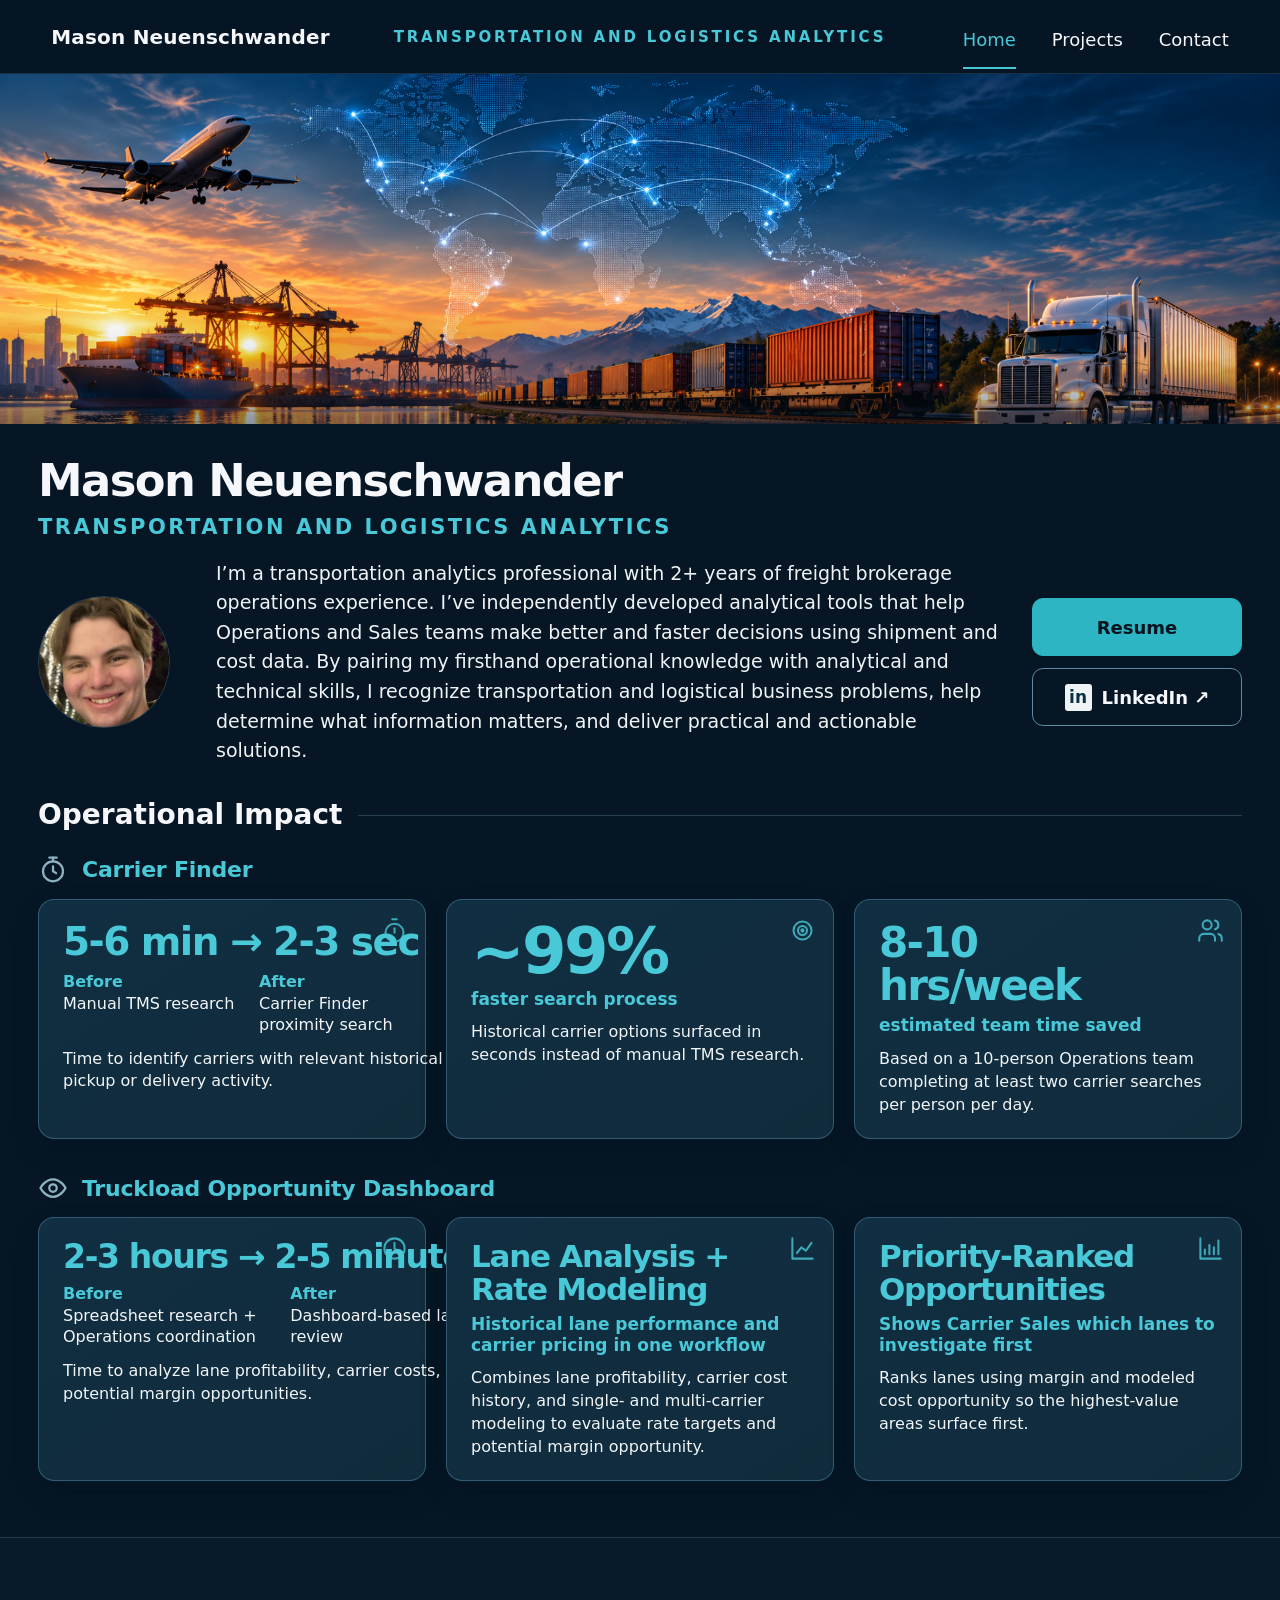
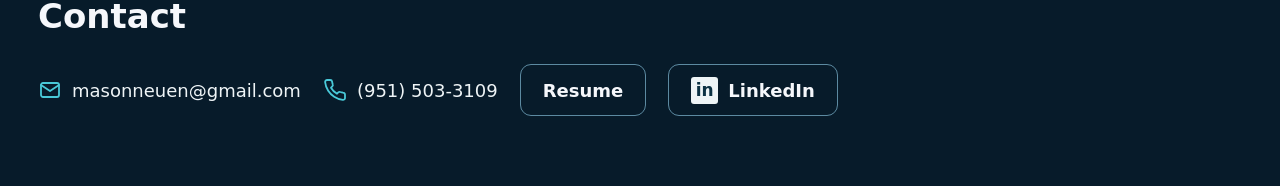
==== index.html @ 0bd3924b "Add files via upload" ====
<!doctype html>
<html lang="en">
<head>
  <meta charset="utf-8">
  <meta name="viewport" content="width=device-width,initial-scale=1">
  <title>Mason Neuenschwander | Transportation and Logistics Analytics</title>
  <meta name="description" content="Transportation and logistics analytics portfolio by Mason Neuenschwander">
  <script>document.documentElement.classList.add('js')</script>
  <link rel="stylesheet" href="styles.css">
</head>
<body>
<header class="top">
  <a class="brand" href="index.html">Mason Neuenschwander</a>
  <div class="header-specialty">Transportation and Logistics Analytics</div>
  <nav aria-label="Primary navigation">
    <a href="index.html" aria-current="page">Home</a>
    <a href="projects.html">Projects</a>
    <a href="#contact">Contact</a>
  </nav>
</header>

<div class="banner" aria-label="Transportation and logistics analytics banner">
  <div class="banner-image"></div>
  <div class="banner-fade"></div>
</div>

<main>
  <section class="hero wrap" id="home-hero">
    <div class="hero-heading">
      <h1>Mason Neuenschwander</h1>
      <p>Transportation and Logistics Analytics</p>
    </div>
    <div class="intro">
      <img class="portrait" src="profile.png" alt="Mason Neuenschwander">
      <div class="summary">
        <p>I’m a transportation analytics professional with 2+ years of freight brokerage operations experience. I’ve independently developed analytical tools that help Operations and Sales teams make better and faster decisions using shipment and cost data. By pairing my firsthand operational knowledge with analytical and technical skills, I recognize transportation and logistical business problems, help determine what information matters, and deliver practical and actionable solutions.</p>
      </div>
      <div class="actions">
        <a class="btn primary" href="resume.pdf" target="_blank" rel="noopener">Resume</a>
        <a class="btn linkedin-btn" href="https://www.linkedin.com/in/mason-neuenschwander-764898257/" target="_blank" rel="noopener">
          <span class="linkedin-mark" aria-hidden="true">in</span> LinkedIn ↗
        </a>
      </div>
    </div>
  </section>

  <section class="wrap impact" id="impact">
    <h2 class="section-title">Operational Impact</h2>

    <div class="impact-group">
      <div class="impact-heading">
        <svg class="lucide" viewBox="0 0 24 24" aria-hidden="true"><circle cx="12" cy="13" r="8"/><path d="M12 9v4l2.5 1.5"/><path d="M9 2h6"/><path d="M12 5V2"/></svg>
        <h3>Carrier Finder</h3>
      </div>
      <div class="metrics">
        <article class="metric-card metric-time-card">
          <svg class="metric-icon lucide" viewBox="0 0 24 24" aria-hidden="true"><path d="M10 2h4"/><path d="M12 14v-4"/><circle cx="12" cy="14" r="8"/></svg>
          <div class="metric-value metric-time">5-6 min → 2-3 sec</div>
          <div class="before-after" aria-label="Before and after process">
            <div><strong>Before</strong><span>Manual TMS research</span></div>
            <div><strong>After</strong><span>Carrier Finder proximity search</span></div>
          </div>
          <p class="metric-body">Time to identify carriers with relevant historical pickup or delivery activity.</p>
        </article>

        <article class="metric-card metric-centered metric-99">
          <svg class="metric-icon lucide" viewBox="0 0 24 24" aria-hidden="true"><circle cx="12" cy="12" r="8"/><circle cx="12" cy="12" r="4"/><circle cx="12" cy="12" r="1"/></svg>
          <div class="metric-value">~99%</div>
          <div class="metric-label">faster search process</div>
          <p class="metric-body">Historical carrier options surfaced in seconds instead of manual TMS research.</p>
        </article>

        <article class="metric-card metric-centered">
          <svg class="metric-icon lucide" viewBox="0 0 24 24" aria-hidden="true"><path d="M16 21v-2a4 4 0 0 0-4-4H6a4 4 0 0 0-4 4v2"/><circle cx="9" cy="7" r="4"/><path d="M22 21v-2a4 4 0 0 0-3-3.87"/><path d="M16 3.13a4 4 0 0 1 0 7.75"/></svg>
          <div class="metric-value">8-10 hrs/week</div>
          <div class="metric-label">estimated team time saved</div>
          <p class="metric-body">Based on a 10-person Operations team completing at least two carrier searches per person per day.</p>
        </article>
      </div>
    </div>

    <div class="impact-group">
      <div class="impact-heading">
        <svg class="lucide" viewBox="0 0 24 24" aria-hidden="true"><path d="M2 12s3.5-7 10-7 10 7 10 7-3.5 7-10 7S2 12 2 12Z"/><circle cx="12" cy="12" r="3"/></svg>
        <h3>Truckload Opportunity Dashboard</h3>
      </div>
      <div class="metrics">
        <article class="metric-card metric-time-card">
          <svg class="metric-icon lucide" viewBox="0 0 24 24" aria-hidden="true"><circle cx="12" cy="12" r="9"/><path d="M12 7v5l3 2"/></svg>
          <div class="metric-value metric-time metric-time-long">2-3 hours → 2-5 minutes</div>
          <div class="before-after" aria-label="Before and after process">
            <div><strong>Before</strong><span>Spreadsheet research + Operations coordination</span></div>
            <div><strong>After</strong><span>Dashboard-based lane review</span></div>
          </div>
          <p class="metric-body">Time to analyze lane profitability, carrier costs, and potential margin opportunities.</p>
        </article>

        <article class="metric-card metric-centered">
          <svg class="metric-icon lucide" viewBox="0 0 24 24" aria-hidden="true"><path d="M3 3v18h18"/><path d="m7 16 4-5 4 3 5-7"/></svg>
          <div class="metric-value metric-text">Lane Analysis + Rate Modeling</div>
          <div class="metric-label">Historical lane performance and carrier pricing in one workflow</div>
          <p class="metric-body">Combines lane profitability, carrier cost history, and single- and multi-carrier modeling to evaluate rate targets and potential margin opportunity.</p>
        </article>

        <article class="metric-card metric-centered">
          <svg class="metric-icon lucide" viewBox="0 0 24 24" aria-hidden="true"><path d="M3 3v18h18"/><path d="M7 17v-4"/><path d="M11 17V9"/><path d="M15 17v-6"/><path d="M19 17V5"/></svg>
          <div class="metric-value metric-text">Priority-Ranked Opportunities</div>
          <div class="metric-label">Shows Carrier Sales which lanes to investigate first</div>
          <p class="metric-body">Ranks lanes using margin and modeled cost opportunity so the highest-value areas surface first.</p>
        </article>
      </div>
    </div>
  </section>

  <section class="contact" id="contact">
    <div class="wrap contact-inner">
      <h2>Contact</h2>
      <div class="contact-links">
        <a class="contact-plain" href="mailto:masonneuen@gmail.com">
          <svg class="contact-icon lucide" viewBox="0 0 24 24" aria-hidden="true"><rect x="3" y="5" width="18" height="14" rx="2"/><path d="m3 7 9 6 9-6"/></svg>
          masonneuen@gmail.com
        </a>
        <a class="contact-plain" href="tel:+19515033109">
          <svg class="contact-icon lucide" viewBox="0 0 24 24" aria-hidden="true"><path d="M22 16.92v3a2 2 0 0 1-2.18 2 19.79 19.79 0 0 1-8.63-3.07 19.5 19.5 0 0 1-6-6A19.79 19.79 0 0 1 2.12 4.18 2 2 0 0 1 4.11 2h3a2 2 0 0 1 2 1.72c.12.9.33 1.78.62 2.63a2 2 0 0 1-.45 2.11L8 9.73a16 16 0 0 0 6 6l1.27-1.27a2 2 0 0 1 2.11-.45c.85.29 1.73.5 2.63.62A2 2 0 0 1 22 16.92Z"/></svg>
          (951) 503-3109
        </a>
        <a class="btn" href="resume.pdf" target="_blank" rel="noopener">Resume</a>
        <a class="btn linkedin-btn" href="https://www.linkedin.com/in/mason-neuenschwander-764898257/" target="_blank" rel="noopener"><span class="linkedin-mark" aria-hidden="true">in</span> LinkedIn</a>
      </div>
    </div>
  </section>
</main>
<script src="script.js"></script>
</body>
</html>
---- styles.css ----
:root{
  --bg:#061625;
  --bg-deep:#04121e;
  --panel:#102c3e;
  --panel-2:#0c2536;
  --line:#2d5267;
  --line-soft:rgba(119,169,194,.24);
  --text:#f5f7fb;
  --muted:#d6e0e8;
  --teal:#49c9d8;
  --teal-strong:#40d0df;
  --header-h:74px;
  --wrap:calc(100% - 76px);
}

*{box-sizing:border-box}
html{scroll-behavior:smooth;background:var(--bg)}
body{
  margin:0;
  background:var(--bg);
  color:var(--text);
  font-family:Inter,ui-sans-serif,system-ui,-apple-system,BlinkMacSystemFont,"Segoe UI",sans-serif;
  -webkit-font-smoothing:antialiased;
  text-rendering:optimizeLegibility;
}
a{color:inherit;text-decoration:none}
img{max-width:100%;display:block}
.wrap{width:var(--wrap);max-width:1780px;margin:0 auto}

/* Header */
.top{
  height:var(--header-h);
  padding:0 4%;
  display:grid;
  grid-template-columns:1fr auto 1fr;
  align-items:center;
  gap:28px;
  position:sticky;
  top:0;
  z-index:50;
  background:rgba(6,22,37,.97);
  border-bottom:1px solid rgba(89,153,181,.23);
  backdrop-filter:blur(10px);
}
.brand{font-weight:760;font-size:20px;letter-spacing:.01em;white-space:nowrap}
.header-specialty{
  color:var(--teal);
  font-size:15px;
  font-weight:750;
  letter-spacing:.19em;
  text-transform:uppercase;
  white-space:nowrap;
}
.top nav{display:flex;justify-content:flex-end;gap:36px;font-size:18px}
.top nav a{padding:25px 0 17px;border-bottom:2px solid transparent;transition:.16s ease}
.top nav a:hover,.top nav a[aria-current="page"]{color:var(--teal);border-bottom-color:var(--teal)}

/* Home banner - keep the source image proportional and give it enough height to avoid a stretched-strip look */
.banner{
  height:350px;
  position:relative;
  overflow:hidden;
  background:#071928;
}
.banner-image{
  position:absolute;
  inset:0;
  background-image:url("banner.png");
  background-repeat:no-repeat;
  background-size:cover;
  background-position:center top;
  transform:scale(1.002);
  will-change:transform,opacity;
}
.banner::after{
  content:"";
  position:absolute;
  inset:0;
  background:linear-gradient(180deg,rgba(3,14,24,0) 0%,rgba(3,14,24,0) 66%,rgba(6,22,37,.10) 82%,rgba(6,22,37,.46) 100%);
  pointer-events:none;
}
.banner-fade{
  display:block;
  position:absolute;
  inset:0;
  z-index:2;
  background:linear-gradient(180deg,rgba(4,18,30,0) 0%,rgba(4,18,30,0) 58%,rgba(4,18,30,.52) 100%);
  opacity:0;
  pointer-events:none;
  will-change:opacity;
}

/* Hero - scroll shift uses margin so the rest of the page follows it instead of leaving a gap */
.hero{
  position:relative;
  z-index:3;
  --hero-lift:0px;
  transform:translateY(calc(-1 * var(--hero-lift)));
  margin-bottom:calc(-1 * var(--hero-lift));
  padding:34px 0 0;
  will-change:transform;
}
.hero-heading h1{
  margin:0;
  font-size:clamp(42px,3.5vw,64px);
  line-height:1.04;
  letter-spacing:-.035em;
  font-weight:780;
}
.hero-heading p{
  margin:10px 0 20px;
  color:var(--teal);
  text-transform:uppercase;
  letter-spacing:.12em;
  font-size:21px;
  font-weight:760;
}
.intro{
  display:grid;
  grid-template-columns:150px minmax(0,1fr) 210px;
  align-items:center;
  gap:28px;
}
.portrait{width:132px;height:132px;object-fit:cover;border-radius:50%;border:1px solid rgba(138,190,210,.26)}
.summary p{margin:0;font-size:19px;line-height:1.56;color:#f0f4f7;max-width:none}
.actions{display:flex;flex-direction:column;gap:12px;align-items:stretch}
.btn{
  min-height:58px;
  padding:0 22px;
  display:inline-flex;
  justify-content:center;
  align-items:center;
  gap:10px;
  border:1px solid #5c8aa1;
  border-radius:11px;
  font-size:18px;
  font-weight:730;
  transition:transform .15s ease,border-color .15s ease,background .15s ease;
}
.btn:hover{transform:translateY(-1px);border-color:var(--teal)}
.btn.primary{background:#2db5c3;border-color:#2db5c3;color:#03131f}
.linkedin-mark{display:inline-flex;align-items:center;justify-content:center;width:27px;height:27px;border-radius:3px;background:#eef4f6;color:#0c3143;font-size:17px;font-weight:850}

/* Operational impact */
.impact{padding:34px 0 56px}
.section-title{
  margin:0 0 24px;
  display:flex;
  align-items:center;
  gap:16px;
  font-size:28px;
  line-height:1.1;
  font-weight:780;
}
.section-title::after{content:"";height:1px;flex:1;background:rgba(112,160,183,.3)}
.impact-group + .impact-group{margin-top:34px}
.impact-heading{display:flex;align-items:center;gap:14px;margin:0 0 14px}
.impact-heading .lucide{width:30px;height:30px;color:#8eb4c3}
.impact-heading h3{margin:0;color:var(--teal);font-size:22px;font-weight:600;letter-spacing:-.01em}
.metrics{display:grid;grid-template-columns:repeat(3,minmax(0,1fr));gap:20px;align-items:stretch}
.metric-card{
  position:relative;
  min-height:0;
  height:auto;
  padding:22px 24px;
  border-radius:16px;
  border:1px solid rgba(89,143,169,.48);
  background:linear-gradient(145deg,#112f42 0%,#102b3c 100%);
  overflow:visible;
  display:grid;
  grid-template-rows:auto auto auto;
  align-content:start;
  text-align:left;
}
.metric-icon{
  position:absolute;
  top:17px;
  right:17px;
  width:27px;
  height:27px;
  color:var(--teal);
  opacity:.8;
  pointer-events:none;
}
.metric-value{
  margin:0;
  padding-right:44px;
  color:var(--teal);
  font-size:42px;
  line-height:1.02;
  font-weight:790;
  letter-spacing:-.04em;
}
.metric-time{font-size:39px;white-space:nowrap}
.metric-time-long{font-size:33px}
.metric-99 .metric-value{font-size:64px;line-height:.92}
.metric-text{font-size:31px;line-height:1.06;max-width:92%}
.metric-label{
  margin-top:8px;
  color:var(--teal);
  font-size:17px;
  line-height:1.22;
  font-weight:760;
}
.metric-body,.metric-card>p{
  margin:12px 0 0;
  color:#f1f5f7;
  font-size:16px;
  line-height:1.42;
  max-width:100%;
  align-self:start;
}
.metric-centered{text-align:left}
.metric-centered .metric-body,.metric-centered .metric-label{margin-left:0;margin-right:0}
.before-after{
  margin-top:11px;
  display:grid;
  grid-template-columns:1fr 1fr;
  gap:18px;
  padding-right:26px;
}
.before-after>div{min-width:0}
.before-after strong{
  display:block;
  margin-bottom:3px;
  color:var(--teal);
  font-size:16px;
  line-height:1.15;
  font-weight:780;
}
.before-after span{
  display:block;
  color:#f3f6f8;
  font-size:16px;
  line-height:1.3;
}
.metric-time-card .metric-body{margin-top:12px}

/* KPI reveal motion */
.js .metric-card.reveal-ready{
  opacity:0;
  transform:translateY(22px) scale(.988);
  border-color:rgba(89,143,169,.24);
  box-shadow:0 0 0 rgba(73,201,216,0);
  transition:
    opacity .58s cubic-bezier(.22,.8,.28,1),
    transform .64s cubic-bezier(.22,.8,.28,1),
    border-color .7s ease,
    box-shadow .7s ease;
}
.js .metric-card.reveal-ready.is-visible{
  opacity:1;
  transform:translateY(0) scale(1);
  border-color:rgba(89,143,169,.48);
  box-shadow:0 12px 30px rgba(0,0,0,.10),0 0 24px rgba(73,201,216,.025);
}

/* Contact */
.contact{border-top:1px solid rgba(98,153,178,.26);padding:58px 0 70px;background:#071b2a}
.contact-inner h2{margin:0 0 28px;font-size:34px}
.contact-links{display:flex;align-items:center;gap:22px;flex-wrap:wrap}
.contact-plain{display:inline-flex;align-items:center;gap:10px;font-size:18px;color:#eef4f6}
.contact-icon{width:24px;height:24px;color:var(--teal)}
.contact-links .btn{min-height:52px}

/* Shared svg strokes */
.lucide{fill:none;stroke:currentColor;stroke-width:1.8;stroke-linecap:round;stroke-linejoin:round}

/* Projects page */
.projectspage{padding:58px 0 90px}
.projectspage>h1{font-size:56px;letter-spacing:-.04em;margin:0 0 54px}
.project-index-layout{display:grid;grid-template-columns:minmax(520px,760px) 1fr;align-items:center;gap:60px;min-height:190px;margin-bottom:44px}
.project-index a{
  min-height:78px;
  padding:0 28px;
  display:flex;
  align-items:center;
  justify-content:space-between;
  background:var(--panel);
  border:1px solid rgba(89,143,169,.52);
  border-radius:16px;
  font-size:18px;
  font-weight:720;
}
.project-index a span{color:var(--teal);font-size:20px}
.project-index-art{justify-self:end;width:min(660px,100%);height:200px;display:flex;justify-content:flex-end;align-items:center;overflow:hidden}
.project-index-art img{width:100%;height:100%;object-fit:contain;object-position:right center;opacity:.22;filter:saturate(.65) brightness(.75)}
#truckload-report{scroll-margin-top:95px}
#truckload-report>h2{font-size:52px;line-height:1.05;letter-spacing:-.035em;margin:0 0 22px}
.lead{margin:0 0 30px;font-size:19px;line-height:1.65;color:#eef4f6;max-width:none}
.embed{width:100%;aspect-ratio:16/9.25;border-radius:16px;overflow:hidden;background:#0b2131;border:1px solid rgba(96,142,167,.33);margin:0 0 30px}
.embed iframe{width:100%;height:100%;border:0;display:block}
.case{border:1px solid rgba(96,142,167,.42);border-radius:16px;background:#0c2435;overflow:hidden}
.case>summary{list-style:none;cursor:pointer;padding:22px 28px;display:flex;align-items:center;justify-content:space-between;gap:20px;color:var(--teal);font-weight:760;letter-spacing:.05em}
.case>summary::-webkit-details-marker{display:none}
.case>summary .expand{font-size:14px;color:#b9d1dc;letter-spacing:0;font-weight:650}
.case-content{padding:10px 38px 36px}
.case-question{margin:20px 0 28px;font-size:36px;line-height:1.22;max-width:none;letter-spacing:-.02em}
.description{border-top:1px solid rgba(103,150,172,.26)}
.description:last-of-type{border-bottom:1px solid rgba(103,150,172,.26)}
.description summary{list-style:none;cursor:pointer;padding:22px 0;display:flex;justify-content:space-between;gap:20px;font-size:23px;font-weight:740}
.description summary::-webkit-details-marker{display:none}
.description summary span{color:var(--teal);font-size:15px;font-weight:700;white-space:nowrap}
.description p{margin:0 0 24px;font-size:18px;line-height:1.66;color:#eef4f7;max-width:none}
.method-grid{display:grid;grid-template-columns:1fr 1fr;gap:24px;align-items:start;margin-top:34px}
.method{padding:26px 28px;border-radius:16px;background:var(--panel);border:1px solid rgba(89,143,169,.48)}
.method h3{display:flex;align-items:center;gap:14px;margin:0 0 18px;color:var(--teal);font-size:24px}
.method-icon{width:44px;height:44px;border-radius:10px;border:2px solid var(--teal);display:inline-flex;align-items:center;justify-content:center;flex:0 0 auto}
.method-icon svg{width:24px;height:24px}
.method>p{margin:0;font-size:17px;line-height:1.6;color:#eff4f6}
.priority-subtitle{margin:0 0 14px!important;color:#d5e0e6!important}
.priority-accordion{border-top:1px solid rgba(100,150,174,.25)}
.priority-level{border-bottom:1px solid rgba(100,150,174,.25)}
.priority-level summary{list-style:none;cursor:pointer;padding:13px 0;display:flex;align-items:center;justify-content:space-between;color:#f4f7f9;font-size:17px;font-weight:720}
.priority-level summary::-webkit-details-marker{display:none}
.chevron{color:var(--teal);font-size:18px;transition:transform .18s ease}
.priority-level[open] .chevron{transform:rotate(180deg)}
.priority-level p{margin:0 0 14px;color:#eef4f6;font-size:15.5px;line-height:1.55}
.supporting-notes{display:grid;grid-template-columns:1fr 1fr;gap:48px;margin-top:30px;padding-top:24px;border-top:1px solid rgba(100,150,174,.24)}
.support-note{padding:0}
.support-note h3{margin:0 0 9px;display:flex;align-items:center;gap:10px;color:var(--teal);font-size:19px}
.note-icon{display:inline-flex;width:26px;height:26px;align-items:center;justify-content:center}
.note-icon svg{width:22px;height:22px}
.support-note p{margin:0;color:#e9f1f4;font-size:15.5px;line-height:1.55}

/* Responsive */
@media (min-width:1600px){
  .banner{height:365px}
}
@media (max-width:1200px){
  :root{--wrap:calc(100% - 48px)}
  .top{grid-template-columns:auto 1fr auto;padding:0 28px}
  .header-specialty{font-size:13px;letter-spacing:.14em}
  .intro{grid-template-columns:125px minmax(0,1fr) 190px;gap:22px}
  .portrait{width:112px;height:112px}
  .summary p{font-size:17px}
  .metric-card{height:auto;padding:22px}
  .metric-value{font-size:38px}
  .metric-time{font-size:34px}
  .metric-time-long{font-size:30px}
  .metric-99 .metric-value{font-size:58px}
  .metric-text{font-size:29px}
  .project-index-layout{grid-template-columns:minmax(460px,720px) 1fr}
}
@media (max-width:900px){
  :root{--header-h:68px;--wrap:calc(100% - 34px)}
  .top{height:auto;min-height:68px;grid-template-columns:1fr auto;padding:10px 18px;gap:10px 20px}
  .brand{font-size:17px}
  .header-specialty{grid-column:1/-1;grid-row:2;font-size:10px;letter-spacing:.13em;padding-bottom:4px}
  .top nav{gap:18px;font-size:15px}
  .top nav a{padding:12px 0 8px}
  .banner{height:250px}
  .hero{padding-top:28px}
  .hero-heading h1{font-size:42px}
  .hero-heading p{font-size:16px}
  .intro{grid-template-columns:100px 1fr;align-items:start}
  .portrait{width:96px;height:96px}
  .summary p{font-size:16px;line-height:1.5}
  .actions{grid-column:1/-1;flex-direction:row}
  .actions .btn{flex:1}
  .metrics{grid-template-columns:1fr}
  .metric-card{height:auto;min-height:190px}
  .metric-time{white-space:normal}
  .projectspage>h1{font-size:44px;margin-bottom:32px}
  .project-index-layout{grid-template-columns:1fr;margin-bottom:34px;min-height:0}
  .project-index-art{display:none}
  #truckload-report>h2{font-size:40px}
  .method-grid,.supporting-notes{grid-template-columns:1fr}
  .embed{aspect-ratio:16/10}
}
@media (max-width:600px){
  .top{grid-template-columns:1fr}.top nav{grid-row:3;justify-content:flex-start}.header-specialty{grid-row:2}
  .banner{height:190px}
  .hero-heading h1{font-size:36px}
  .hero-heading p{font-size:13px;letter-spacing:.09em}
  .intro{grid-template-columns:72px 1fr;gap:16px}
  .portrait{width:70px;height:70px}
  .summary p{font-size:15px}
  .actions{flex-direction:column}
  .impact{padding-top:28px}
  .section-title{font-size:24px}
  .impact-heading h3{font-size:19px}
  .metric-card{padding:22px;min-height:0}
  .metric-value{font-size:36px}
  .metric-time,.metric-time-long{font-size:30px}
  .metric-99 .metric-value{font-size:54px}
  .metric-text{font-size:27px}
  .before-after{grid-template-columns:1fr;gap:10px;padding-right:0}
  .metric-body,.metric-card>p{max-width:100%}
  .contact{padding:44px 0 56px}
  .contact-links{align-items:stretch;flex-direction:column}
  .contact-plain{font-size:16px}
  .projectspage{padding-top:40px}
  .projectspage>h1{font-size:38px}
  #truckload-report>h2{font-size:34px}
  .lead{font-size:16px}
  .case-content{padding:6px 20px 26px}
  .case-question{font-size:28px}
  .description summary{font-size:19px}
  .description p{font-size:16px}
  .method{padding:22px}
  .method h3{font-size:21px}
}

@media (prefers-reduced-motion:reduce){
  html{scroll-behavior:auto}
  *,*::before,*::after{transition:none!important;animation:none!important}
  .js .metric-card.reveal-ready{opacity:1!important;transform:none!important}
}
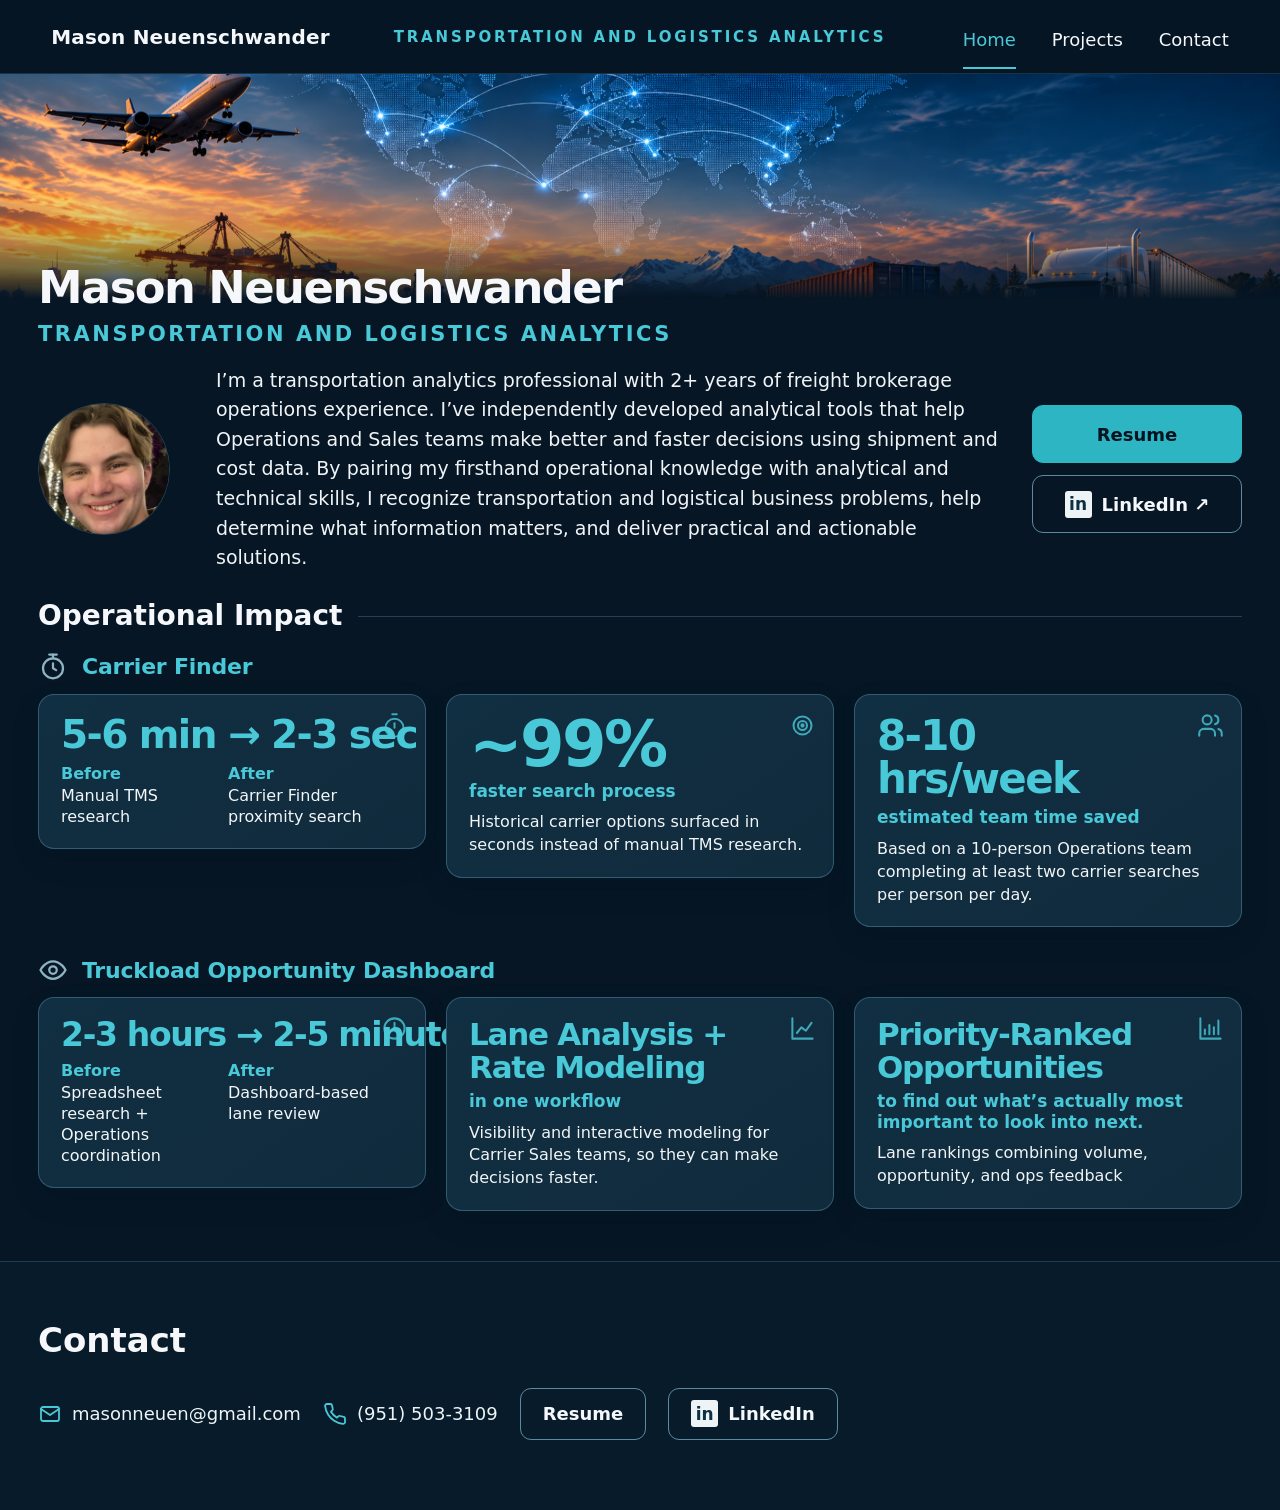
==== commit d3045a30: "Add files via upload" ====
--- a/index.html
+++ b/index.html
@@ -60,7 +60,6 @@
             <div><strong>Before</strong><span>Manual TMS research</span></div>
             <div><strong>After</strong><span>Carrier Finder proximity search</span></div>
           </div>
-          <p class="metric-body">Time to identify carriers with relevant historical pickup or delivery activity.</p>
         </article>
 
         <article class="metric-card metric-centered metric-99">
@@ -92,21 +91,20 @@
             <div><strong>Before</strong><span>Spreadsheet research + Operations coordination</span></div>
             <div><strong>After</strong><span>Dashboard-based lane review</span></div>
           </div>
-          <p class="metric-body">Time to analyze lane profitability, carrier costs, and potential margin opportunities.</p>
         </article>
 
         <article class="metric-card metric-centered">
           <svg class="metric-icon lucide" viewBox="0 0 24 24" aria-hidden="true"><path d="M3 3v18h18"/><path d="m7 16 4-5 4 3 5-7"/></svg>
           <div class="metric-value metric-text">Lane Analysis + Rate Modeling</div>
-          <div class="metric-label">Historical lane performance and carrier pricing in one workflow</div>
-          <p class="metric-body">Combines lane profitability, carrier cost history, and single- and multi-carrier modeling to evaluate rate targets and potential margin opportunity.</p>
+          <div class="metric-label">in one workflow</div>
+          <p class="metric-body">Visibility and interactive modeling for Carrier Sales teams, so they can make decisions faster.</p>
         </article>
 
         <article class="metric-card metric-centered">
           <svg class="metric-icon lucide" viewBox="0 0 24 24" aria-hidden="true"><path d="M3 3v18h18"/><path d="M7 17v-4"/><path d="M11 17V9"/><path d="M15 17v-6"/><path d="M19 17V5"/></svg>
           <div class="metric-value metric-text">Priority-Ranked Opportunities</div>
-          <div class="metric-label">Shows Carrier Sales which lanes to investigate first</div>
-          <p class="metric-body">Ranks lanes using margin and modeled cost opportunity so the highest-value areas surface first.</p>
+          <div class="metric-label">to find out what’s actually most important to look into next.</div>
+          <p class="metric-body">Lane rankings combining volume, opportunity, and ops feedback</p>
         </article>
       </div>
     </div>
--- a/styles.css
+++ b/styles.css
@@ -55,9 +55,9 @@
 .top nav a{padding:25px 0 17px;border-bottom:2px solid transparent;transition:.16s ease}
 .top nav a:hover,.top nav a[aria-current="page"]{color:var(--teal);border-bottom-color:var(--teal)}
 
-/* Home banner - keep the source image proportional and give it enough height to avoid a stretched-strip look */
+/* Home banner - short visual strip, proportional crop, visible bottom fade */
 .banner{
-  height:350px;
+  height:225px;
   position:relative;
   overflow:hidden;
   background:#071928;
@@ -68,15 +68,22 @@
   background-image:url("banner.png");
   background-repeat:no-repeat;
   background-size:cover;
-  background-position:center top;
-  transform:scale(1.002);
+  background-position:center 24%;
+  transform:scale(1.001);
+  transform-origin:center center;
   will-change:transform,opacity;
 }
 .banner::after{
   content:"";
   position:absolute;
   inset:0;
-  background:linear-gradient(180deg,rgba(3,14,24,0) 0%,rgba(3,14,24,0) 66%,rgba(6,22,37,.10) 82%,rgba(6,22,37,.46) 100%);
+  z-index:1;
+  background:linear-gradient(180deg,
+    rgba(6,22,37,0) 0%,
+    rgba(6,22,37,0) 52%,
+    rgba(6,22,37,.18) 72%,
+    rgba(6,22,37,.58) 88%,
+    var(--bg) 100%);
   pointer-events:none;
 }
 .banner-fade{
@@ -84,22 +91,28 @@
   position:absolute;
   inset:0;
   z-index:2;
-  background:linear-gradient(180deg,rgba(4,18,30,0) 0%,rgba(4,18,30,0) 58%,rgba(4,18,30,.52) 100%);
-  opacity:0;
+  background:linear-gradient(180deg,
+    rgba(6,22,37,0) 0%,
+    rgba(6,22,37,0) 48%,
+    rgba(6,22,37,.16) 72%,
+    rgba(6,22,37,.54) 100%);
+  opacity:.12;
   pointer-events:none;
   will-change:opacity;
 }
 
-/* Hero - scroll shift uses margin so the rest of the page follows it instead of leaving a gap */
+/* Hero - overlaps the faded banner, then lifts farther into it on scroll */
 .hero{
   position:relative;
   z-index:3;
   --hero-lift:0px;
   transform:translateY(calc(-1 * var(--hero-lift)));
+  margin-top:-34px;
   margin-bottom:calc(-1 * var(--hero-lift));
-  padding:34px 0 0;
+  padding:0;
   will-change:transform;
 }
+
 .hero-heading h1{
   margin:0;
   font-size:clamp(42px,3.5vw,64px);
@@ -142,9 +155,9 @@
 .linkedin-mark{display:inline-flex;align-items:center;justify-content:center;width:27px;height:27px;border-radius:3px;background:#eef4f6;color:#0c3143;font-size:17px;font-weight:850}
 
 /* Operational impact */
-.impact{padding:34px 0 56px}
+.impact{padding:28px 0 50px}
 .section-title{
-  margin:0 0 24px;
+  margin:0 0 20px;
   display:flex;
   align-items:center;
   gap:16px;
@@ -153,23 +166,21 @@
   font-weight:780;
 }
 .section-title::after{content:"";height:1px;flex:1;background:rgba(112,160,183,.3)}
-.impact-group + .impact-group{margin-top:34px}
-.impact-heading{display:flex;align-items:center;gap:14px;margin:0 0 14px}
+.impact-group + .impact-group{margin-top:28px}
+.impact-heading{display:flex;align-items:center;gap:14px;margin:0 0 12px}
 .impact-heading .lucide{width:30px;height:30px;color:#8eb4c3}
 .impact-heading h3{margin:0;color:var(--teal);font-size:22px;font-weight:600;letter-spacing:-.01em}
-.metrics{display:grid;grid-template-columns:repeat(3,minmax(0,1fr));gap:20px;align-items:stretch}
+.metrics{display:grid;grid-template-columns:repeat(3,minmax(0,1fr));gap:20px;align-items:start}
 .metric-card{
   position:relative;
   min-height:0;
   height:auto;
-  padding:22px 24px;
+  padding:20px 22px;
   border-radius:16px;
   border:1px solid rgba(89,143,169,.48);
   background:linear-gradient(145deg,#112f42 0%,#102b3c 100%);
   overflow:visible;
-  display:grid;
-  grid-template-rows:auto auto auto;
-  align-content:start;
+  display:block;
   text-align:left;
 }
 .metric-icon{
@@ -196,14 +207,14 @@
 .metric-99 .metric-value{font-size:64px;line-height:.92}
 .metric-text{font-size:31px;line-height:1.06;max-width:92%}
 .metric-label{
-  margin-top:8px;
+  margin-top:7px;
   color:var(--teal);
   font-size:17px;
   line-height:1.22;
   font-weight:760;
 }
 .metric-body,.metric-card>p{
-  margin:12px 0 0;
+  margin:10px 0 0;
   color:#f1f5f7;
   font-size:16px;
   line-height:1.42;
@@ -213,7 +224,7 @@
 .metric-centered{text-align:left}
 .metric-centered .metric-body,.metric-centered .metric-label{margin-left:0;margin-right:0}
 .before-after{
-  margin-top:11px;
+  margin-top:10px;
   display:grid;
   grid-template-columns:1fr 1fr;
   gap:18px;
@@ -234,7 +245,7 @@
   font-size:16px;
   line-height:1.3;
 }
-.metric-time-card .metric-body{margin-top:12px}
+.metric-time-card .metric-body{margin-top:10px}
 
 /* KPI reveal motion */
 .js .metric-card.reveal-ready{
@@ -325,7 +336,7 @@
 
 /* Responsive */
 @media (min-width:1600px){
-  .banner{height:365px}
+  .banner{height:340px}
 }
 @media (max-width:1200px){
   :root{--wrap:calc(100% - 48px)}
@@ -349,8 +360,8 @@
   .header-specialty{grid-column:1/-1;grid-row:2;font-size:10px;letter-spacing:.13em;padding-bottom:4px}
   .top nav{gap:18px;font-size:15px}
   .top nav a{padding:12px 0 8px}
-  .banner{height:250px}
-  .hero{padding-top:28px}
+  .banner{height:185px}
+  .hero{margin-top:-26px;padding-top:0}
   .hero-heading h1{font-size:42px}
   .hero-heading p{font-size:16px}
   .intro{grid-template-columns:100px 1fr;align-items:start}
@@ -370,7 +381,8 @@
 }
 @media (max-width:600px){
   .top{grid-template-columns:1fr}.top nav{grid-row:3;justify-content:flex-start}.header-specialty{grid-row:2}
-  .banner{height:190px}
+  .banner{height:205px}
+  .hero{margin-top:-44px}
   .hero-heading h1{font-size:36px}
   .hero-heading p{font-size:13px;letter-spacing:.09em}
   .intro{grid-template-columns:72px 1fr;gap:16px}
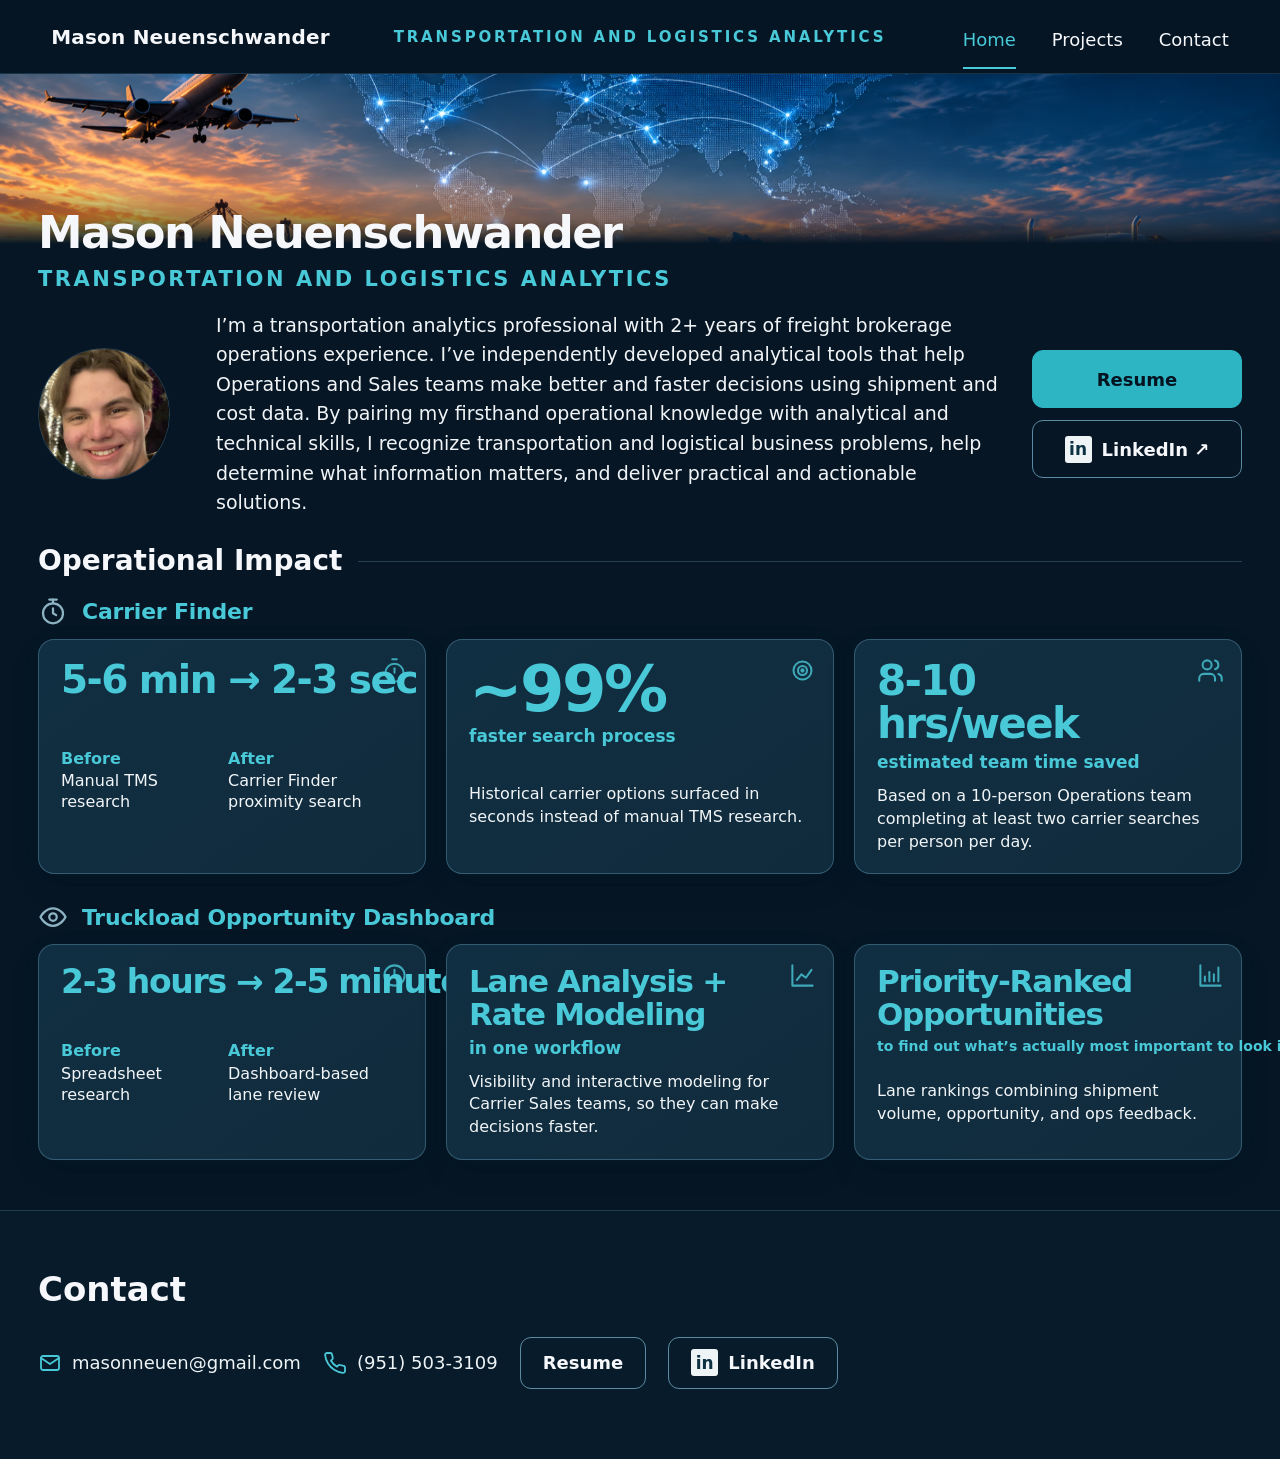
==== commit ff09a08f: "Add files via upload" ====
--- a/index.html
+++ b/index.html
@@ -88,7 +88,7 @@
           <svg class="metric-icon lucide" viewBox="0 0 24 24" aria-hidden="true"><circle cx="12" cy="12" r="9"/><path d="M12 7v5l3 2"/></svg>
           <div class="metric-value metric-time metric-time-long">2-3 hours → 2-5 minutes</div>
           <div class="before-after" aria-label="Before and after process">
-            <div><strong>Before</strong><span>Spreadsheet research + Operations coordination</span></div>
+            <div><strong>Before</strong><span>Spreadsheet research</span></div>
             <div><strong>After</strong><span>Dashboard-based lane review</span></div>
           </div>
         </article>
@@ -100,11 +100,11 @@
           <p class="metric-body">Visibility and interactive modeling for Carrier Sales teams, so they can make decisions faster.</p>
         </article>
 
-        <article class="metric-card metric-centered">
+        <article class="metric-card metric-centered priority-card">
           <svg class="metric-icon lucide" viewBox="0 0 24 24" aria-hidden="true"><path d="M3 3v18h18"/><path d="M7 17v-4"/><path d="M11 17V9"/><path d="M15 17v-6"/><path d="M19 17V5"/></svg>
           <div class="metric-value metric-text">Priority-Ranked Opportunities</div>
           <div class="metric-label">to find out what’s actually most important to look into next.</div>
-          <p class="metric-body">Lane rankings combining volume, opportunity, and ops feedback</p>
+          <p class="metric-body">Lane rankings combining shipment volume, opportunity, and ops feedback.</p>
         </article>
       </div>
     </div>
--- a/styles.css
+++ b/styles.css
@@ -57,7 +57,8 @@
 
 /* Home banner - short visual strip, proportional crop, visible bottom fade */
 .banner{
-  height:225px;
+  width:100%;
+  height:clamp(170px,12vw,220px);
   position:relative;
   overflow:hidden;
   background:#071928;
@@ -76,14 +77,12 @@
 .banner::after{
   content:"";
   position:absolute;
-  inset:0;
+  left:0;
+  right:0;
+  bottom:0;
+  height:58px;
   z-index:1;
-  background:linear-gradient(180deg,
-    rgba(6,22,37,0) 0%,
-    rgba(6,22,37,0) 52%,
-    rgba(6,22,37,.18) 72%,
-    rgba(6,22,37,.58) 88%,
-    var(--bg) 100%);
+  background:linear-gradient(180deg,rgba(6,22,37,0) 0%,rgba(6,22,37,.35) 58%,var(--bg) 100%);
   pointer-events:none;
 }
 .banner-fade{
@@ -170,7 +169,7 @@
 .impact-heading{display:flex;align-items:center;gap:14px;margin:0 0 12px}
 .impact-heading .lucide{width:30px;height:30px;color:#8eb4c3}
 .impact-heading h3{margin:0;color:var(--teal);font-size:22px;font-weight:600;letter-spacing:-.01em}
-.metrics{display:grid;grid-template-columns:repeat(3,minmax(0,1fr));gap:20px;align-items:start}
+.metrics{display:grid;grid-template-columns:repeat(3,minmax(0,1fr));gap:20px;align-items:stretch}
 .metric-card{
   position:relative;
   min-height:0;
@@ -180,7 +179,9 @@
   border:1px solid rgba(89,143,169,.48);
   background:linear-gradient(145deg,#112f42 0%,#102b3c 100%);
   overflow:visible;
-  display:block;
+  display:flex;
+  flex-direction:column;
+  height:100%;
   text-align:left;
 }
 .metric-icon{
@@ -246,6 +247,27 @@
   line-height:1.3;
 }
 .metric-time-card .metric-body{margin-top:10px}
+
+
+/* Final KPI layout polish */
+.metric-centered .metric-body{
+  flex:1;
+  display:flex;
+  align-items:center;
+  margin-top:12px;
+}
+.metric-time-card .before-after{
+  flex:1;
+  align-content:center;
+}
+.priority-card .metric-label{
+  font-size:14px;
+  line-height:1.18;
+  white-space:nowrap;
+}
+@media (max-width:1180px){
+  .priority-card .metric-label{white-space:normal;font-size:14px}
+}
 
 /* KPI reveal motion */
 .js .metric-card.reveal-ready{
@@ -336,7 +358,6 @@
 
 /* Responsive */
 @media (min-width:1600px){
-  .banner{height:340px}
 }
 @media (max-width:1200px){
   :root{--wrap:calc(100% - 48px)}
@@ -345,7 +366,7 @@
   .intro{grid-template-columns:125px minmax(0,1fr) 190px;gap:22px}
   .portrait{width:112px;height:112px}
   .summary p{font-size:17px}
-  .metric-card{height:auto;padding:22px}
+  .metric-card{padding:22px}
   .metric-value{font-size:38px}
   .metric-time{font-size:34px}
   .metric-time-long{font-size:30px}
@@ -360,7 +381,6 @@
   .header-specialty{grid-column:1/-1;grid-row:2;font-size:10px;letter-spacing:.13em;padding-bottom:4px}
   .top nav{gap:18px;font-size:15px}
   .top nav a{padding:12px 0 8px}
-  .banner{height:185px}
   .hero{margin-top:-26px;padding-top:0}
   .hero-heading h1{font-size:42px}
   .hero-heading p{font-size:16px}
@@ -370,7 +390,7 @@
   .actions{grid-column:1/-1;flex-direction:row}
   .actions .btn{flex:1}
   .metrics{grid-template-columns:1fr}
-  .metric-card{height:auto;min-height:190px}
+  .metric-card{min-height:190px}
   .metric-time{white-space:normal}
   .projectspage>h1{font-size:44px;margin-bottom:32px}
   .project-index-layout{grid-template-columns:1fr;margin-bottom:34px;min-height:0}
@@ -381,7 +401,6 @@
 }
 @media (max-width:600px){
   .top{grid-template-columns:1fr}.top nav{grid-row:3;justify-content:flex-start}.header-specialty{grid-row:2}
-  .banner{height:205px}
   .hero{margin-top:-44px}
   .hero-heading h1{font-size:36px}
   .hero-heading p{font-size:13px;letter-spacing:.09em}
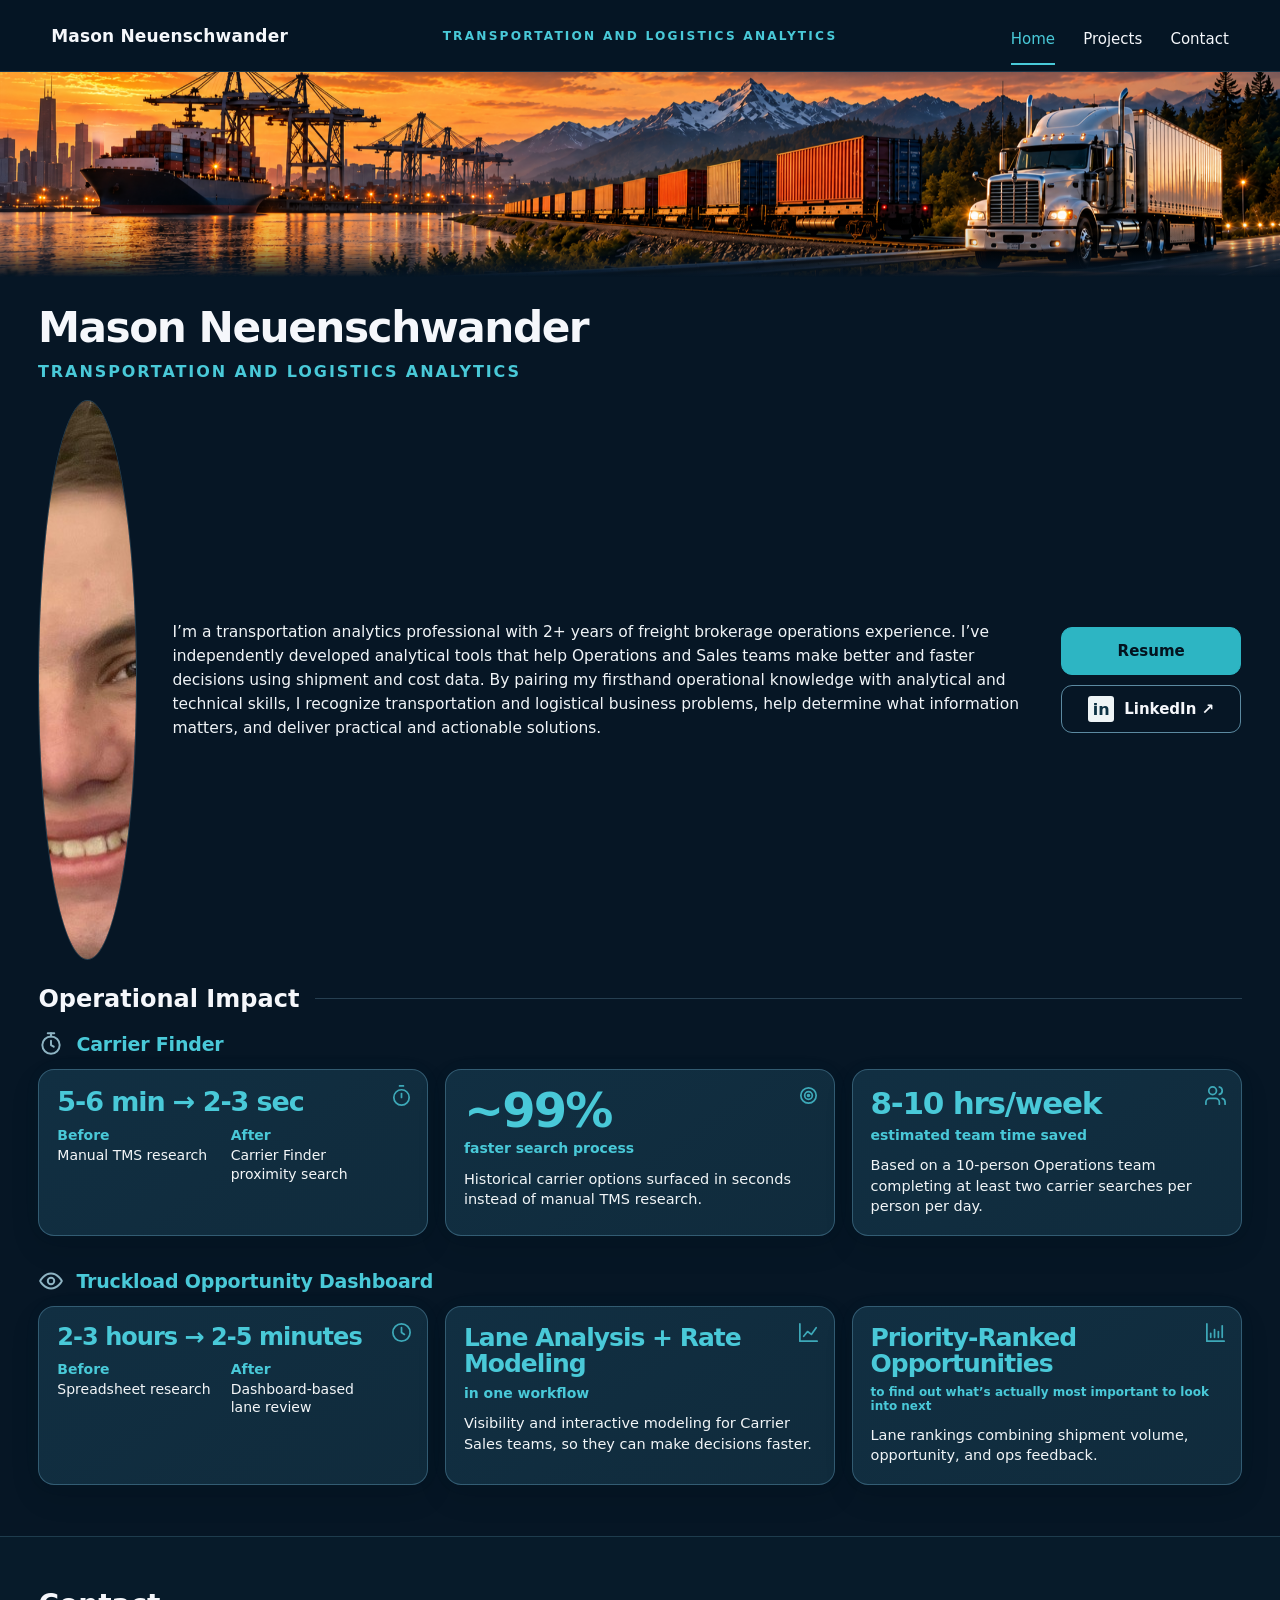
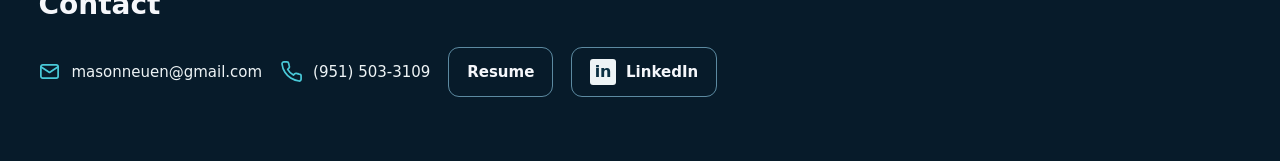
==== commit d98853ec: "Add files via upload" ====
--- a/index.html
+++ b/index.html
@@ -1,132 +1,122 @@
-<!doctype html>
+<!DOCTYPE html>
+
 <html lang="en">
 <head>
-  <meta charset="utf-8">
-  <meta name="viewport" content="width=device-width,initial-scale=1">
-  <title>Mason Neuenschwander | Transportation and Logistics Analytics</title>
-  <meta name="description" content="Transportation and logistics analytics portfolio by Mason Neuenschwander">
-  <script>document.documentElement.classList.add('js')</script>
-  <link rel="stylesheet" href="styles.css">
+<meta charset="utf-8"/>
+<meta content="width=device-width,initial-scale=1" name="viewport"/>
+<title>Mason Neuenschwander | Transportation and Logistics Analytics</title>
+<script>document.documentElement.classList.add('js')</script>
+<meta content="Transportation and logistics analytics portfolio by Mason Neuenschwander, featuring Power BI work in carrier sourcing, margin analysis, and freight decision support." name="description"/><meta content="#061625" name="theme-color"/><link href="https://portfolio-theta-green-3c7ono95xd.vercel.app/" rel="canonical"/><link href="favicon.ico" rel="icon" sizes="any"/><link href="favicon-32.png" rel="icon" sizes="32x32" type="image/png"/><link href="apple-touch-icon.png" rel="apple-touch-icon" sizes="180x180"/><meta content="website" property="og:type"/><meta content="Mason Neuenschwander Portfolio" property="og:site_name"/><meta content="en_US" property="og:locale"/><meta content="Mason Neuenschwander | Transportation and Logistics Analytics" property="og:title"/><meta content="Transportation and logistics analytics portfolio by Mason Neuenschwander, featuring Power BI work in carrier sourcing, margin analysis, and freight decision support." property="og:description"/><meta content="https://portfolio-theta-green-3c7ono95xd.vercel.app/" property="og:url"/><meta content="https://portfolio-theta-green-3c7ono95xd.vercel.app/social-preview.png" property="og:image"/><meta content="1200" property="og:image:width"/><meta content="630" property="og:image:height"/><meta content="Mason Neuenschwander - Transportation and Logistics Analytics" property="og:image:alt"/><meta content="summary_large_image" name="twitter:card"/><meta content="Mason Neuenschwander | Transportation and Logistics Analytics" name="twitter:title"/><meta content="Transportation and logistics analytics portfolio by Mason Neuenschwander, featuring Power BI work in carrier sourcing, margin analysis, and freight decision support." name="twitter:description"/><meta content="https://portfolio-theta-green-3c7ono95xd.vercel.app/social-preview.png" name="twitter:image"/><link as="image" href="banner.png" rel="preload"/><link href="styles.css" rel="stylesheet"/>
 </head>
-<body>
+<body><a class="skip-link" href="#main-content">Skip to main content</a>
 <header class="top">
-  <a class="brand" href="index.html">Mason Neuenschwander</a>
-  <div class="header-specialty">Transportation and Logistics Analytics</div>
-  <nav aria-label="Primary navigation">
-    <a href="index.html" aria-current="page">Home</a>
-    <a href="projects.html">Projects</a>
-    <a href="#contact">Contact</a>
-  </nav>
+<a class="brand" href="index.html">Mason Neuenschwander</a>
+<div class="header-specialty">Transportation and Logistics Analytics</div>
+<nav aria-label="Primary navigation">
+<a aria-current="page" href="index.html">Home</a>
+<a href="projects.html">Projects</a>
+<a href="#contact">Contact</a>
+</nav>
 </header>
-
-<div class="banner" aria-label="Transportation and logistics analytics banner">
-  <div class="banner-image"></div>
-  <div class="banner-fade"></div>
+<div aria-label="Freight transportation scene with a cargo ship, intermodal train, and semi truck" class="banner" role="img">
+<div class="banner-image"></div>
+<div class="banner-fade"></div>
 </div>
-
-<main>
-  <section class="hero wrap" id="home-hero">
-    <div class="hero-heading">
-      <h1>Mason Neuenschwander</h1>
-      <p>Transportation and Logistics Analytics</p>
-    </div>
-    <div class="intro">
-      <img class="portrait" src="profile.png" alt="Mason Neuenschwander">
-      <div class="summary">
-        <p>I’m a transportation analytics professional with 2+ years of freight brokerage operations experience. I’ve independently developed analytical tools that help Operations and Sales teams make better and faster decisions using shipment and cost data. By pairing my firsthand operational knowledge with analytical and technical skills, I recognize transportation and logistical business problems, help determine what information matters, and deliver practical and actionable solutions.</p>
-      </div>
-      <div class="actions">
-        <a class="btn primary" href="resume.pdf" target="_blank" rel="noopener">Resume</a>
-        <a class="btn linkedin-btn" href="https://www.linkedin.com/in/mason-neuenschwander-764898257/" target="_blank" rel="noopener">
-          <span class="linkedin-mark" aria-hidden="true">in</span> LinkedIn ↗
+<main id="main-content">
+<section class="hero wrap" id="home-hero">
+<div class="hero-heading">
+<h1>Mason Neuenschwander</h1>
+<p>Transportation and Logistics Analytics</p>
+</div>
+<div class="intro">
+<img alt="Mason Neuenschwander" class="portrait" decoding="async" height="560" src="profile.png" width="560"/>
+<div class="summary">
+<p>I’m a transportation analytics professional with 2+ years of freight brokerage operations experience. I’ve independently developed analytical tools that help Operations and Sales teams make better and faster decisions using shipment and cost data. By pairing my firsthand operational knowledge with analytical and technical skills, I recognize transportation and logistical business problems, help determine what information matters, and deliver practical and actionable solutions.</p>
+</div>
+<div class="actions">
+<a class="btn primary" href="resume.pdf" rel="noopener" target="_blank">Resume</a>
+<a class="btn linkedin-btn" href="https://www.linkedin.com/in/mason-neuenschwander-764898257/" rel="noopener" target="_blank">
+<span aria-hidden="true" class="linkedin-mark">in</span> LinkedIn ↗
         </a>
-      </div>
-    </div>
-  </section>
-
-  <section class="wrap impact" id="impact">
-    <h2 class="section-title">Operational Impact</h2>
-
-    <div class="impact-group">
-      <div class="impact-heading">
-        <svg class="lucide" viewBox="0 0 24 24" aria-hidden="true"><circle cx="12" cy="13" r="8"/><path d="M12 9v4l2.5 1.5"/><path d="M9 2h6"/><path d="M12 5V2"/></svg>
-        <h3>Carrier Finder</h3>
-      </div>
-      <div class="metrics">
-        <article class="metric-card metric-time-card">
-          <svg class="metric-icon lucide" viewBox="0 0 24 24" aria-hidden="true"><path d="M10 2h4"/><path d="M12 14v-4"/><circle cx="12" cy="14" r="8"/></svg>
-          <div class="metric-value metric-time">5-6 min → 2-3 sec</div>
-          <div class="before-after" aria-label="Before and after process">
-            <div><strong>Before</strong><span>Manual TMS research</span></div>
-            <div><strong>After</strong><span>Carrier Finder proximity search</span></div>
-          </div>
-        </article>
-
-        <article class="metric-card metric-centered metric-99">
-          <svg class="metric-icon lucide" viewBox="0 0 24 24" aria-hidden="true"><circle cx="12" cy="12" r="8"/><circle cx="12" cy="12" r="4"/><circle cx="12" cy="12" r="1"/></svg>
-          <div class="metric-value">~99%</div>
-          <div class="metric-label">faster search process</div>
-          <p class="metric-body">Historical carrier options surfaced in seconds instead of manual TMS research.</p>
-        </article>
-
-        <article class="metric-card metric-centered">
-          <svg class="metric-icon lucide" viewBox="0 0 24 24" aria-hidden="true"><path d="M16 21v-2a4 4 0 0 0-4-4H6a4 4 0 0 0-4 4v2"/><circle cx="9" cy="7" r="4"/><path d="M22 21v-2a4 4 0 0 0-3-3.87"/><path d="M16 3.13a4 4 0 0 1 0 7.75"/></svg>
-          <div class="metric-value">8-10 hrs/week</div>
-          <div class="metric-label">estimated team time saved</div>
-          <p class="metric-body">Based on a 10-person Operations team completing at least two carrier searches per person per day.</p>
-        </article>
-      </div>
-    </div>
-
-    <div class="impact-group">
-      <div class="impact-heading">
-        <svg class="lucide" viewBox="0 0 24 24" aria-hidden="true"><path d="M2 12s3.5-7 10-7 10 7 10 7-3.5 7-10 7S2 12 2 12Z"/><circle cx="12" cy="12" r="3"/></svg>
-        <h3>Truckload Opportunity Dashboard</h3>
-      </div>
-      <div class="metrics">
-        <article class="metric-card metric-time-card">
-          <svg class="metric-icon lucide" viewBox="0 0 24 24" aria-hidden="true"><circle cx="12" cy="12" r="9"/><path d="M12 7v5l3 2"/></svg>
-          <div class="metric-value metric-time metric-time-long">2-3 hours → 2-5 minutes</div>
-          <div class="before-after" aria-label="Before and after process">
-            <div><strong>Before</strong><span>Spreadsheet research</span></div>
-            <div><strong>After</strong><span>Dashboard-based lane review</span></div>
-          </div>
-        </article>
-
-        <article class="metric-card metric-centered">
-          <svg class="metric-icon lucide" viewBox="0 0 24 24" aria-hidden="true"><path d="M3 3v18h18"/><path d="m7 16 4-5 4 3 5-7"/></svg>
-          <div class="metric-value metric-text">Lane Analysis + Rate Modeling</div>
-          <div class="metric-label">in one workflow</div>
-          <p class="metric-body">Visibility and interactive modeling for Carrier Sales teams, so they can make decisions faster.</p>
-        </article>
-
-        <article class="metric-card metric-centered priority-card">
-          <svg class="metric-icon lucide" viewBox="0 0 24 24" aria-hidden="true"><path d="M3 3v18h18"/><path d="M7 17v-4"/><path d="M11 17V9"/><path d="M15 17v-6"/><path d="M19 17V5"/></svg>
-          <div class="metric-value metric-text">Priority-Ranked Opportunities</div>
-          <div class="metric-label">to find out what’s actually most important to look into next.</div>
-          <p class="metric-body">Lane rankings combining shipment volume, opportunity, and ops feedback.</p>
-        </article>
-      </div>
-    </div>
-  </section>
-
-  <section class="contact" id="contact">
-    <div class="wrap contact-inner">
-      <h2>Contact</h2>
-      <div class="contact-links">
-        <a class="contact-plain" href="mailto:masonneuen@gmail.com">
-          <svg class="contact-icon lucide" viewBox="0 0 24 24" aria-hidden="true"><rect x="3" y="5" width="18" height="14" rx="2"/><path d="m3 7 9 6 9-6"/></svg>
+</div>
+</div>
+</section>
+<section class="wrap impact" id="impact">
+<h2 class="section-title">Operational Impact</h2>
+<div class="impact-group">
+<div class="impact-heading">
+<svg aria-hidden="true" class="lucide" viewbox="0 0 24 24"><circle cx="12" cy="13" r="8"></circle><path d="M12 9v4l2.5 1.5"></path><path d="M9 2h6"></path><path d="M12 5V2"></path></svg>
+<h3>Carrier Finder</h3>
+</div>
+<div class="metrics">
+<article class="metric-card metric-time-card">
+<svg aria-hidden="true" class="metric-icon lucide" viewbox="0 0 24 24"><path d="M10 2h4"></path><path d="M12 14v-4"></path><circle cx="12" cy="14" r="8"></circle></svg>
+<div class="metric-value metric-time">5-6 min → 2-3 sec</div>
+<div aria-label="Before and after process" class="before-after">
+<div><strong>Before</strong><span>Manual TMS research</span></div>
+<div><strong>After</strong><span>Carrier Finder proximity search</span></div>
+</div>
+</article>
+<article class="metric-card metric-centered metric-99">
+<svg aria-hidden="true" class="metric-icon lucide" viewbox="0 0 24 24"><circle cx="12" cy="12" r="8"></circle><circle cx="12" cy="12" r="4"></circle><circle cx="12" cy="12" r="1"></circle></svg>
+<div class="metric-value">~99%</div>
+<div class="metric-label">faster search process</div>
+<p class="metric-body">Historical carrier options surfaced in seconds instead of manual TMS research.</p>
+</article>
+<article class="metric-card metric-centered">
+<svg aria-hidden="true" class="metric-icon lucide" viewbox="0 0 24 24"><path d="M16 21v-2a4 4 0 0 0-4-4H6a4 4 0 0 0-4 4v2"></path><circle cx="9" cy="7" r="4"></circle><path d="M22 21v-2a4 4 0 0 0-3-3.87"></path><path d="M16 3.13a4 4 0 0 1 0 7.75"></path></svg>
+<div class="metric-value">8-10 hrs/week</div>
+<div class="metric-label">estimated team time saved</div>
+<p class="metric-body">Based on a 10-person Operations team completing at least two carrier searches per person per day.</p>
+</article>
+</div>
+</div>
+<div class="impact-group">
+<div class="impact-heading">
+<svg aria-hidden="true" class="lucide" viewbox="0 0 24 24"><path d="M2 12s3.5-7 10-7 10 7 10 7-3.5 7-10 7S2 12 2 12Z"></path><circle cx="12" cy="12" r="3"></circle></svg>
+<h3>Truckload Opportunity Dashboard</h3>
+</div>
+<div class="metrics">
+<article class="metric-card metric-time-card">
+<svg aria-hidden="true" class="metric-icon lucide" viewbox="0 0 24 24"><circle cx="12" cy="12" r="9"></circle><path d="M12 7v5l3 2"></path></svg>
+<div class="metric-value metric-time metric-time-long">2-3 hours → 2-5 minutes</div>
+<div aria-label="Before and after process" class="before-after">
+<div><strong>Before</strong><span>Spreadsheet research</span></div>
+<div><strong>After</strong><span>Dashboard-based lane review</span></div>
+</div>
+</article>
+<article class="metric-card metric-centered">
+<svg aria-hidden="true" class="metric-icon lucide" viewbox="0 0 24 24"><path d="M3 3v18h18"></path><path d="m7 16 4-5 4 3 5-7"></path></svg>
+<div class="metric-value metric-text">Lane Analysis + Rate Modeling</div>
+<div class="metric-label">in one workflow</div>
+<p class="metric-body">Visibility and interactive modeling for Carrier Sales teams, so they can make decisions faster.</p>
+</article>
+<article class="metric-card metric-centered priority-card">
+<svg aria-hidden="true" class="metric-icon lucide" viewbox="0 0 24 24"><path d="M3 3v18h18"></path><path d="M7 17v-4"></path><path d="M11 17V9"></path><path d="M15 17v-6"></path><path d="M19 17V5"></path></svg>
+<div class="metric-value metric-text">Priority-Ranked Opportunities</div>
+<div class="metric-label">to find out what’s actually most important to look into next</div>
+<p class="metric-body">Lane rankings combining shipment volume, opportunity, and ops feedback.</p>
+</article>
+</div>
+</div>
+</section>
+<section class="contact" id="contact">
+<div class="wrap contact-inner">
+<h2>Contact</h2>
+<div class="contact-links">
+<a class="contact-plain" href="mailto:masonneuen@gmail.com">
+<svg aria-hidden="true" class="contact-icon lucide" viewbox="0 0 24 24"><rect height="14" rx="2" width="18" x="3" y="5"></rect><path d="m3 7 9 6 9-6"></path></svg>
           masonneuen@gmail.com
         </a>
-        <a class="contact-plain" href="tel:+19515033109">
-          <svg class="contact-icon lucide" viewBox="0 0 24 24" aria-hidden="true"><path d="M22 16.92v3a2 2 0 0 1-2.18 2 19.79 19.79 0 0 1-8.63-3.07 19.5 19.5 0 0 1-6-6A19.79 19.79 0 0 1 2.12 4.18 2 2 0 0 1 4.11 2h3a2 2 0 0 1 2 1.72c.12.9.33 1.78.62 2.63a2 2 0 0 1-.45 2.11L8 9.73a16 16 0 0 0 6 6l1.27-1.27a2 2 0 0 1 2.11-.45c.85.29 1.73.5 2.63.62A2 2 0 0 1 22 16.92Z"/></svg>
+<a class="contact-plain" href="tel:+19515033109">
+<svg aria-hidden="true" class="contact-icon lucide" viewbox="0 0 24 24"><path d="M22 16.92v3a2 2 0 0 1-2.18 2 19.79 19.79 0 0 1-8.63-3.07 19.5 19.5 0 0 1-6-6A19.79 19.79 0 0 1 2.12 4.18 2 2 0 0 1 4.11 2h3a2 2 0 0 1 2 1.72c.12.9.33 1.78.62 2.63a2 2 0 0 1-.45 2.11L8 9.73a16 16 0 0 0 6 6l1.27-1.27a2 2 0 0 1 2.11-.45c.85.29 1.73.5 2.63.62A2 2 0 0 1 22 16.92Z"></path></svg>
           (951) 503-3109
         </a>
-        <a class="btn" href="resume.pdf" target="_blank" rel="noopener">Resume</a>
-        <a class="btn linkedin-btn" href="https://www.linkedin.com/in/mason-neuenschwander-764898257/" target="_blank" rel="noopener"><span class="linkedin-mark" aria-hidden="true">in</span> LinkedIn</a>
-      </div>
-    </div>
-  </section>
+<a class="btn" href="resume.pdf" rel="noopener" target="_blank">Resume</a>
+<a class="btn linkedin-btn" href="https://www.linkedin.com/in/mason-neuenschwander-764898257/" rel="noopener" target="_blank"><span aria-hidden="true" class="linkedin-mark">in</span> LinkedIn</a>
+</div>
+</div>
+</section>
 </main>
 <script src="script.js"></script>
 </body>
--- a/styles.css
+++ b/styles.css
@@ -9,14 +9,16 @@
   --muted:#d6e0e8;
   --teal:#49c9d8;
   --teal-strong:#40d0df;
-  --header-h:74px;
-  --wrap:calc(100% - 76px);
+  --wrap:min(94vw,1780px);
+  --header-h:72px;
 }
 
 *{box-sizing:border-box}
-html{scroll-behavior:smooth;background:var(--bg)}
+html{scroll-behavior:smooth;background:var(--bg);overflow-x:hidden}
 body{
   margin:0;
+  min-width:0;
+  overflow-x:hidden;
   background:var(--bg);
   color:var(--text);
   font-family:Inter,ui-sans-serif,system-ui,-apple-system,BlinkMacSystemFont,"Segoe UI",sans-serif;
@@ -25,16 +27,16 @@
 }
 a{color:inherit;text-decoration:none}
 img{max-width:100%;display:block}
-.wrap{width:var(--wrap);max-width:1780px;margin:0 auto}
+.wrap{width:var(--wrap);margin-inline:auto}
 
 /* Header */
 .top{
-  height:var(--header-h);
-  padding:0 4%;
+  min-height:var(--header-h);
+  padding:0 max(24px,4vw);
   display:grid;
-  grid-template-columns:1fr auto 1fr;
-  align-items:center;
-  gap:28px;
+  grid-template-columns:minmax(220px,1fr) auto minmax(220px,1fr);
+  align-items:center;
+  gap:clamp(18px,2.2vw,38px);
   position:sticky;
   top:0;
   z-index:50;
@@ -42,23 +44,24 @@
   border-bottom:1px solid rgba(89,153,181,.23);
   backdrop-filter:blur(10px);
 }
-.brand{font-weight:760;font-size:20px;letter-spacing:.01em;white-space:nowrap}
+.brand{font-weight:760;font-size:clamp(17px,1.2vw,21px);letter-spacing:.01em;white-space:nowrap}
 .header-specialty{
   color:var(--teal);
-  font-size:15px;
+  font-size:clamp(11px,.95vw,15px);
   font-weight:750;
-  letter-spacing:.19em;
+  letter-spacing:.18em;
   text-transform:uppercase;
   white-space:nowrap;
-}
-.top nav{display:flex;justify-content:flex-end;gap:36px;font-size:18px}
-.top nav a{padding:25px 0 17px;border-bottom:2px solid transparent;transition:.16s ease}
+  text-align:center;
+}
+.top nav{display:flex;justify-content:flex-end;gap:clamp(20px,2.2vw,38px);font-size:clamp(15px,1.05vw,18px);white-space:nowrap}
+.top nav a{padding:24px 0 15px;border-bottom:2px solid transparent;transition:.16s ease}
 .top nav a:hover,.top nav a[aria-current="page"]{color:var(--teal);border-bottom-color:var(--teal)}
 
-/* Home banner - short visual strip, proportional crop, visible bottom fade */
+/* Banner */
 .banner{
   width:100%;
-  height:clamp(170px,12vw,220px);
+  height:clamp(205px,14.5vw,270px);
   position:relative;
   overflow:hidden;
   background:#071928;
@@ -69,217 +72,153 @@
   background-image:url("banner.png");
   background-repeat:no-repeat;
   background-size:cover;
-  background-position:center 24%;
-  transform:scale(1.001);
-  transform-origin:center center;
-  will-change:transform,opacity;
+  background-position:center 52%;
+  will-change:opacity,filter;
 }
 .banner::after{
   content:"";
   position:absolute;
-  left:0;
-  right:0;
-  bottom:0;
-  height:58px;
+  left:0;right:0;bottom:0;
+  height:clamp(34px,4.5vw,58px);
   z-index:1;
-  background:linear-gradient(180deg,rgba(6,22,37,0) 0%,rgba(6,22,37,.35) 58%,var(--bg) 100%);
+  background:linear-gradient(180deg,rgba(6,22,37,0) 0%,rgba(6,22,37,.12) 48%,var(--bg) 100%);
   pointer-events:none;
 }
 .banner-fade{
-  display:block;
   position:absolute;
   inset:0;
   z-index:2;
-  background:linear-gradient(180deg,
-    rgba(6,22,37,0) 0%,
-    rgba(6,22,37,0) 48%,
-    rgba(6,22,37,.16) 72%,
-    rgba(6,22,37,.54) 100%);
-  opacity:.12;
+  background:linear-gradient(180deg,rgba(6,22,37,0) 0%,rgba(6,22,37,0) 72%,rgba(6,22,37,.18) 100%);
+  opacity:.18;
   pointer-events:none;
   will-change:opacity;
 }
 
-/* Hero - overlaps the faded banner, then lifts farther into it on scroll */
+/* Hero starts fully below banner. JS only lifts it after scrolling. */
 .hero{
   position:relative;
   z-index:3;
   --hero-lift:0px;
   transform:translateY(calc(-1 * var(--hero-lift)));
-  margin-top:-34px;
   margin-bottom:calc(-1 * var(--hero-lift));
-  padding:0;
+  padding-top:clamp(22px,2.3vw,34px);
   will-change:transform;
 }
-
 .hero-heading h1{
   margin:0;
-  font-size:clamp(42px,3.5vw,64px);
-  line-height:1.04;
+  font-size:clamp(38px,3.3vw,62px);
+  line-height:1.03;
   letter-spacing:-.035em;
   font-weight:780;
 }
 .hero-heading p{
-  margin:10px 0 20px;
+  margin:clamp(8px,1vw,12px) 0 clamp(16px,1.5vw,24px);
   color:var(--teal);
   text-transform:uppercase;
   letter-spacing:.12em;
-  font-size:21px;
+  font-size:clamp(15px,1.25vw,21px);
   font-weight:760;
 }
 .intro{
   display:grid;
-  grid-template-columns:150px minmax(0,1fr) 210px;
-  align-items:center;
-  gap:28px;
-}
-.portrait{width:132px;height:132px;object-fit:cover;border-radius:50%;border:1px solid rgba(138,190,210,.26)}
-.summary p{margin:0;font-size:19px;line-height:1.56;color:#f0f4f7;max-width:none}
-.actions{display:flex;flex-direction:column;gap:12px;align-items:stretch}
+  grid-template-columns:clamp(96px,8.5vw,145px) minmax(0,1fr) clamp(180px,14vw,220px);
+  align-items:center;
+  gap:clamp(18px,2vw,30px);
+}
+.portrait{width:clamp(88px,7.7vw,132px);aspect-ratio:1;border-radius:50%;object-fit:cover;border:1px solid rgba(138,190,210,.26)}
+.summary{min-width:0}
+.summary p{margin:0;font-size:clamp(15.5px,1.15vw,19px);line-height:1.55;color:#f0f4f7}
+.actions{display:flex;flex-direction:column;gap:clamp(9px,.8vw,12px);align-items:stretch}
 .btn{
-  min-height:58px;
-  padding:0 22px;
+  min-height:clamp(48px,3.6vw,58px);
+  padding:0 clamp(16px,1.4vw,22px);
   display:inline-flex;
   justify-content:center;
   align-items:center;
   gap:10px;
   border:1px solid #5c8aa1;
   border-radius:11px;
-  font-size:18px;
+  font-size:clamp(15px,1vw,18px);
   font-weight:730;
   transition:transform .15s ease,border-color .15s ease,background .15s ease;
 }
 .btn:hover{transform:translateY(-1px);border-color:var(--teal)}
 .btn.primary{background:#2db5c3;border-color:#2db5c3;color:#03131f}
-.linkedin-mark{display:inline-flex;align-items:center;justify-content:center;width:27px;height:27px;border-radius:3px;background:#eef4f6;color:#0c3143;font-size:17px;font-weight:850}
+.linkedin-mark{display:inline-flex;align-items:center;justify-content:center;width:26px;height:26px;border-radius:3px;background:#eef4f6;color:#0c3143;font-size:16px;font-weight:850}
 
 /* Operational impact */
-.impact{padding:28px 0 50px}
+.impact{padding:clamp(22px,2vw,34px) 0 clamp(42px,4vw,64px)}
 .section-title{
-  margin:0 0 20px;
+  margin:0 0 clamp(16px,1.5vw,22px);
   display:flex;
   align-items:center;
   gap:16px;
-  font-size:28px;
+  font-size:clamp(24px,1.8vw,30px);
   line-height:1.1;
   font-weight:780;
 }
 .section-title::after{content:"";height:1px;flex:1;background:rgba(112,160,183,.3)}
-.impact-group + .impact-group{margin-top:28px}
-.impact-heading{display:flex;align-items:center;gap:14px;margin:0 0 12px}
-.impact-heading .lucide{width:30px;height:30px;color:#8eb4c3}
-.impact-heading h3{margin:0;color:var(--teal);font-size:22px;font-weight:600;letter-spacing:-.01em}
-.metrics{display:grid;grid-template-columns:repeat(3,minmax(0,1fr));gap:20px;align-items:stretch}
+.impact-group + .impact-group{margin-top:clamp(26px,2.5vw,38px)}
+.impact-heading{display:flex;align-items:center;gap:12px;margin:0 0 12px}
+.impact-heading .lucide{width:clamp(26px,1.8vw,31px);height:clamp(26px,1.8vw,31px);color:#8eb4c3;flex:0 0 auto}
+.impact-heading h3{margin:0;color:var(--teal);font-size:clamp(19px,1.45vw,23px);font-weight:600;letter-spacing:-.01em}
+.metrics{
+  display:grid;
+  grid-template-columns:repeat(3,minmax(0,1fr));
+  gap:clamp(14px,1.3vw,20px);
+  align-items:stretch;
+}
 .metric-card{
   position:relative;
-  min-height:0;
-  height:auto;
-  padding:20px 22px;
+  min-width:0;
+  padding:clamp(17px,1.4vw,23px);
   border-radius:16px;
   border:1px solid rgba(89,143,169,.48);
   background:linear-gradient(145deg,#112f42 0%,#102b3c 100%);
-  overflow:visible;
+  overflow:hidden;
   display:flex;
   flex-direction:column;
-  height:100%;
   text-align:left;
 }
 .metric-icon{
   position:absolute;
-  top:17px;
-  right:17px;
-  width:27px;
-  height:27px;
+  top:clamp(14px,1.1vw,18px);
+  right:clamp(14px,1.1vw,18px);
+  width:clamp(23px,1.55vw,28px);
+  height:clamp(23px,1.55vw,28px);
   color:var(--teal);
   opacity:.8;
   pointer-events:none;
 }
 .metric-value{
   margin:0;
-  padding-right:44px;
+  padding-right:42px;
   color:var(--teal);
-  font-size:42px;
+  font-size:clamp(31px,2.2vw,43px);
   line-height:1.02;
   font-weight:790;
   letter-spacing:-.04em;
-}
-.metric-time{font-size:39px;white-space:nowrap}
-.metric-time-long{font-size:33px}
-.metric-99 .metric-value{font-size:64px;line-height:.92}
-.metric-text{font-size:31px;line-height:1.06;max-width:92%}
-.metric-label{
-  margin-top:7px;
-  color:var(--teal);
-  font-size:17px;
-  line-height:1.22;
-  font-weight:760;
-}
-.metric-body,.metric-card>p{
-  margin:10px 0 0;
-  color:#f1f5f7;
-  font-size:16px;
-  line-height:1.42;
-  max-width:100%;
-  align-self:start;
-}
-.metric-centered{text-align:left}
-.metric-centered .metric-body,.metric-centered .metric-label{margin-left:0;margin-right:0}
-.before-after{
-  margin-top:10px;
-  display:grid;
-  grid-template-columns:1fr 1fr;
-  gap:18px;
-  padding-right:26px;
-}
+  overflow-wrap:anywhere;
+}
+.metric-time{font-size:clamp(27px,2vw,39px)}
+.metric-time-long{font-size:clamp(24px,1.75vw,34px)}
+.metric-99 .metric-value{font-size:clamp(48px,3.4vw,66px);line-height:.94}
+.metric-text{font-size:clamp(25px,1.7vw,33px);line-height:1.06;max-width:94%}
+.metric-label{margin-top:7px;color:var(--teal);font-size:clamp(14px,1vw,17px);line-height:1.2;font-weight:760;overflow-wrap:anywhere}
+.metric-body,.metric-card>p{margin:clamp(9px,.9vw,13px) 0 0;color:#f1f5f7;font-size:clamp(14.5px,.95vw,16px);line-height:1.42;max-width:100%}
+.before-after{margin-top:clamp(9px,.9vw,13px);display:grid;grid-template-columns:minmax(0,1fr) minmax(0,1fr);gap:clamp(12px,1.3vw,20px);padding-right:22px}
 .before-after>div{min-width:0}
-.before-after strong{
-  display:block;
-  margin-bottom:3px;
-  color:var(--teal);
-  font-size:16px;
-  line-height:1.15;
-  font-weight:780;
-}
-.before-after span{
-  display:block;
-  color:#f3f6f8;
-  font-size:16px;
-  line-height:1.3;
-}
-.metric-time-card .metric-body{margin-top:10px}
-
-
-/* Final KPI layout polish */
-.metric-centered .metric-body{
-  flex:1;
-  display:flex;
-  align-items:center;
-  margin-top:12px;
-}
-.metric-time-card .before-after{
-  flex:1;
-  align-content:center;
-}
-.priority-card .metric-label{
-  font-size:14px;
-  line-height:1.18;
-  white-space:nowrap;
-}
-@media (max-width:1180px){
-  .priority-card .metric-label{white-space:normal;font-size:14px}
-}
-
-/* KPI reveal motion */
+.before-after strong{display:block;margin-bottom:3px;color:var(--teal);font-size:clamp(14px,.95vw,16px);line-height:1.15;font-weight:780}
+.before-after span{display:block;color:#f3f6f8;font-size:clamp(14px,.95vw,16px);line-height:1.3;overflow-wrap:anywhere}
+.priority-card .metric-label{font-size:clamp(12px,.85vw,14px);line-height:1.18}
+
+/* KPI reveal */
 .js .metric-card.reveal-ready{
   opacity:0;
   transform:translateY(22px) scale(.988);
   border-color:rgba(89,143,169,.24);
   box-shadow:0 0 0 rgba(73,201,216,0);
-  transition:
-    opacity .58s cubic-bezier(.22,.8,.28,1),
-    transform .64s cubic-bezier(.22,.8,.28,1),
-    border-color .7s ease,
-    box-shadow .7s ease;
+  transition:opacity .58s cubic-bezier(.22,.8,.28,1),transform .64s cubic-bezier(.22,.8,.28,1),border-color .7s ease,box-shadow .7s ease;
 }
 .js .metric-card.reveal-ready.is-visible{
   opacity:1;
@@ -289,148 +228,160 @@
 }
 
 /* Contact */
-.contact{border-top:1px solid rgba(98,153,178,.26);padding:58px 0 70px;background:#071b2a}
-.contact-inner h2{margin:0 0 28px;font-size:34px}
-.contact-links{display:flex;align-items:center;gap:22px;flex-wrap:wrap}
-.contact-plain{display:inline-flex;align-items:center;gap:10px;font-size:18px;color:#eef4f6}
-.contact-icon{width:24px;height:24px;color:var(--teal)}
-.contact-links .btn{min-height:52px}
+.contact{border-top:1px solid rgba(98,153,178,.26);padding:clamp(44px,4vw,64px) 0 clamp(52px,5vw,76px);background:#071b2a}
+.contact-inner h2{margin:0 0 clamp(20px,2vw,28px);font-size:clamp(28px,2vw,36px)}
+.contact-links{display:flex;align-items:center;gap:clamp(14px,1.4vw,22px);flex-wrap:wrap}
+.contact-plain{display:inline-flex;align-items:center;gap:10px;font-size:clamp(15px,1vw,18px);color:#eef4f6}
+.contact-icon{width:23px;height:23px;color:var(--teal)}
+.contact-links .btn{min-height:50px}
 
 /* Shared svg strokes */
 .lucide{fill:none;stroke:currentColor;stroke-width:1.8;stroke-linecap:round;stroke-linejoin:round}
 
 /* Projects page */
-.projectspage{padding:58px 0 90px}
-.projectspage>h1{font-size:56px;letter-spacing:-.04em;margin:0 0 54px}
-.project-index-layout{display:grid;grid-template-columns:minmax(520px,760px) 1fr;align-items:center;gap:60px;min-height:190px;margin-bottom:44px}
+.projectspage{padding:clamp(42px,4vw,64px) 0 clamp(72px,6vw,96px)}
+.projectspage>h1{font-size:clamp(42px,3.2vw,58px);letter-spacing:-.04em;margin:0 0 clamp(34px,3.2vw,56px)}
+.project-index-layout{
+  display:grid;
+  grid-template-columns:minmax(0,1.05fr) minmax(0,.95fr);
+  align-items:center;
+  gap:clamp(28px,4vw,64px);
+  min-height:clamp(190px,17vw,280px);
+  margin-bottom:clamp(34px,3vw,48px);
+}
 .project-index a{
-  min-height:78px;
-  padding:0 28px;
+  min-height:clamp(66px,5vw,80px);
+  padding:0 clamp(20px,2vw,30px);
   display:flex;
   align-items:center;
   justify-content:space-between;
   background:var(--panel);
   border:1px solid rgba(89,143,169,.52);
   border-radius:16px;
-  font-size:18px;
+  font-size:clamp(16px,1.1vw,19px);
   font-weight:720;
 }
 .project-index a span{color:var(--teal);font-size:20px}
-.project-index-art{justify-self:end;width:min(660px,100%);height:200px;display:flex;justify-content:flex-end;align-items:center;overflow:hidden}
+.project-index-art{justify-self:stretch;width:100%;height:clamp(190px,19vw,300px);display:flex;justify-content:flex-end;align-items:center;overflow:visible}
 .project-index-art img{width:100%;height:100%;object-fit:contain;object-position:right center;opacity:.22;filter:saturate(.65) brightness(.75)}
 #truckload-report{scroll-margin-top:95px}
-#truckload-report>h2{font-size:52px;line-height:1.05;letter-spacing:-.035em;margin:0 0 22px}
-.lead{margin:0 0 30px;font-size:19px;line-height:1.65;color:#eef4f6;max-width:none}
+#truckload-report>h2{font-size:clamp(38px,3vw,54px);line-height:1.05;letter-spacing:-.035em;margin:0 0 20px}
+.lead{margin:0 0 28px;font-size:clamp(16px,1.15vw,19px);line-height:1.62;color:#eef4f6}
 .embed{width:100%;aspect-ratio:16/9.25;border-radius:16px;overflow:hidden;background:#0b2131;border:1px solid rgba(96,142,167,.33);margin:0 0 30px}
 .embed iframe{width:100%;height:100%;border:0;display:block}
 .case{border:1px solid rgba(96,142,167,.42);border-radius:16px;background:#0c2435;overflow:hidden}
-.case>summary{list-style:none;cursor:pointer;padding:22px 28px;display:flex;align-items:center;justify-content:space-between;gap:20px;color:var(--teal);font-weight:760;letter-spacing:.05em}
+.case>summary{list-style:none;cursor:pointer;padding:clamp(18px,1.6vw,24px) clamp(20px,2vw,30px);display:flex;align-items:center;justify-content:space-between;gap:20px;color:var(--teal);font-weight:760;letter-spacing:.05em}
 .case>summary::-webkit-details-marker{display:none}
-.case>summary .expand{font-size:14px;color:#b9d1dc;letter-spacing:0;font-weight:650}
-.case-content{padding:10px 38px 36px}
-.case-question{margin:20px 0 28px;font-size:36px;line-height:1.22;max-width:none;letter-spacing:-.02em}
+.case>summary .expand{font-size:14px;color:#b9d1dc;letter-spacing:0;font-weight:650;white-space:nowrap}
+.case-content{padding:10px clamp(20px,2.5vw,40px) clamp(28px,3vw,38px)}
+.case-question{margin:20px 0 28px;font-size:clamp(28px,2.2vw,38px);line-height:1.22;letter-spacing:-.02em}
 .description{border-top:1px solid rgba(103,150,172,.26)}
 .description:last-of-type{border-bottom:1px solid rgba(103,150,172,.26)}
-.description summary{list-style:none;cursor:pointer;padding:22px 0;display:flex;justify-content:space-between;gap:20px;font-size:23px;font-weight:740}
+.description summary{list-style:none;cursor:pointer;padding:clamp(18px,1.6vw,23px) 0;display:flex;justify-content:space-between;gap:18px;font-size:clamp(18px,1.35vw,23px);font-weight:740}
 .description summary::-webkit-details-marker{display:none}
-.description summary span{color:var(--teal);font-size:15px;font-weight:700;white-space:nowrap}
-.description p{margin:0 0 24px;font-size:18px;line-height:1.66;color:#eef4f7;max-width:none}
-.method-grid{display:grid;grid-template-columns:1fr 1fr;gap:24px;align-items:start;margin-top:34px}
-.method{padding:26px 28px;border-radius:16px;background:var(--panel);border:1px solid rgba(89,143,169,.48)}
-.method h3{display:flex;align-items:center;gap:14px;margin:0 0 18px;color:var(--teal);font-size:24px}
-.method-icon{width:44px;height:44px;border-radius:10px;border:2px solid var(--teal);display:inline-flex;align-items:center;justify-content:center;flex:0 0 auto}
-.method-icon svg{width:24px;height:24px}
-.method>p{margin:0;font-size:17px;line-height:1.6;color:#eff4f6}
+.description summary span{color:var(--teal);font-size:14px;font-weight:700;white-space:nowrap}
+.description p{margin:0 0 24px;font-size:clamp(15.5px,1.05vw,18px);line-height:1.64;color:#eef4f7}
+.method-grid{display:grid;grid-template-columns:repeat(2,minmax(0,1fr));gap:clamp(18px,1.8vw,26px);align-items:start;margin-top:32px}
+.method{padding:clamp(20px,1.8vw,28px);border-radius:16px;background:var(--panel);border:1px solid rgba(89,143,169,.48);min-width:0}
+.method h3{display:flex;align-items:center;gap:13px;margin:0 0 16px;color:var(--teal);font-size:clamp(20px,1.5vw,24px)}
+.method-icon{width:42px;height:42px;border-radius:10px;border:2px solid var(--teal);display:inline-flex;align-items:center;justify-content:center;flex:0 0 auto}
+.method-icon svg{width:23px;height:23px}
+.method>p{margin:0;font-size:clamp(15px,1vw,17px);line-height:1.58;color:#eff4f6}
 .priority-subtitle{margin:0 0 14px!important;color:#d5e0e6!important}
 .priority-accordion{border-top:1px solid rgba(100,150,174,.25)}
 .priority-level{border-bottom:1px solid rgba(100,150,174,.25)}
-.priority-level summary{list-style:none;cursor:pointer;padding:13px 0;display:flex;align-items:center;justify-content:space-between;color:#f4f7f9;font-size:17px;font-weight:720}
+.priority-level summary{list-style:none;cursor:pointer;padding:12px 0;display:flex;align-items:center;justify-content:space-between;color:#f4f7f9;font-size:clamp(15px,1vw,17px);font-weight:720}
 .priority-level summary::-webkit-details-marker{display:none}
 .chevron{color:var(--teal);font-size:18px;transition:transform .18s ease}
 .priority-level[open] .chevron{transform:rotate(180deg)}
-.priority-level p{margin:0 0 14px;color:#eef4f6;font-size:15.5px;line-height:1.55}
-.supporting-notes{display:grid;grid-template-columns:1fr 1fr;gap:48px;margin-top:30px;padding-top:24px;border-top:1px solid rgba(100,150,174,.24)}
-.support-note{padding:0}
-.support-note h3{margin:0 0 9px;display:flex;align-items:center;gap:10px;color:var(--teal);font-size:19px}
+.priority-level p{margin:0 0 14px;color:#eef4f6;font-size:clamp(14px,.9vw,15.5px);line-height:1.55}
+.supporting-notes{display:grid;grid-template-columns:repeat(2,minmax(0,1fr));gap:clamp(28px,3vw,48px);margin-top:30px;padding-top:24px;border-top:1px solid rgba(100,150,174,.24)}
+.support-note h3{margin:0 0 9px;display:flex;align-items:center;gap:10px;color:var(--teal);font-size:clamp(17px,1.15vw,19px)}
 .note-icon{display:inline-flex;width:26px;height:26px;align-items:center;justify-content:center}
 .note-icon svg{width:22px;height:22px}
-.support-note p{margin:0;color:#e9f1f4;font-size:15.5px;line-height:1.55}
-
-/* Responsive */
-@media (min-width:1600px){
-}
-@media (max-width:1200px){
-  :root{--wrap:calc(100% - 48px)}
-  .top{grid-template-columns:auto 1fr auto;padding:0 28px}
-  .header-specialty{font-size:13px;letter-spacing:.14em}
-  .intro{grid-template-columns:125px minmax(0,1fr) 190px;gap:22px}
-  .portrait{width:112px;height:112px}
-  .summary p{font-size:17px}
-  .metric-card{padding:22px}
-  .metric-value{font-size:38px}
-  .metric-time{font-size:34px}
-  .metric-time-long{font-size:30px}
-  .metric-99 .metric-value{font-size:58px}
-  .metric-text{font-size:29px}
-  .project-index-layout{grid-template-columns:minmax(460px,720px) 1fr}
-}
+.support-note p{margin:0;color:#e9f1f4;font-size:clamp(14px,.95vw,15.5px);line-height:1.55}
+
+/* ===== Responsive reflow ===== */
+@media (max-width:1180px){
+  :root{--wrap:min(94vw,1120px)}
+  .top{grid-template-columns:auto 1fr auto;padding-inline:24px}
+  .header-specialty{font-size:11px;letter-spacing:.14em}
+  .intro{grid-template-columns:110px minmax(0,1fr) 180px}
+  .metrics{grid-template-columns:repeat(2,minmax(0,1fr))}
+  .metrics .metric-card:nth-child(3){grid-column:1/-1}
+  .metric-value{font-size:clamp(30px,3.1vw,40px)}
+  .metric-time{font-size:clamp(27px,2.7vw,35px)}
+  .metric-time-long{font-size:clamp(24px,2.5vw,31px)}
+  .metric-text{font-size:clamp(25px,2.4vw,31px)}
+  .metric-99 .metric-value{font-size:clamp(50px,5vw,62px)}
+  .project-index-layout{grid-template-columns:minmax(0,1fr) minmax(360px,.8fr)}
+}
+
 @media (max-width:900px){
-  :root{--header-h:68px;--wrap:calc(100% - 34px)}
-  .top{height:auto;min-height:68px;grid-template-columns:1fr auto;padding:10px 18px;gap:10px 20px}
+  :root{--wrap:calc(100% - 34px);--header-h:auto}
+  .top{
+    min-height:0;
+    grid-template-columns:1fr auto;
+    padding:10px 18px;
+    gap:8px 18px;
+  }
   .brand{font-size:17px}
-  .header-specialty{grid-column:1/-1;grid-row:2;font-size:10px;letter-spacing:.13em;padding-bottom:4px}
+  .header-specialty{grid-column:1/-1;grid-row:2;font-size:10px;letter-spacing:.13em;padding-bottom:3px;text-align:left}
   .top nav{gap:18px;font-size:15px}
-  .top nav a{padding:12px 0 8px}
-  .hero{margin-top:-26px;padding-top:0}
-  .hero-heading h1{font-size:42px}
-  .hero-heading p{font-size:16px}
-  .intro{grid-template-columns:100px 1fr;align-items:start}
-  .portrait{width:96px;height:96px}
-  .summary p{font-size:16px;line-height:1.5}
+  .top nav a{padding:9px 0 7px}
+  .banner{height:clamp(180px,28vw,235px)}
+  .hero{padding-top:24px}
+  .intro{grid-template-columns:96px minmax(0,1fr);align-items:start}
+  .portrait{width:92px}
   .actions{grid-column:1/-1;flex-direction:row}
   .actions .btn{flex:1}
-  .metrics{grid-template-columns:1fr}
-  .metric-card{min-height:190px}
-  .metric-time{white-space:normal}
-  .projectspage>h1{font-size:44px;margin-bottom:32px}
+  .metrics{grid-template-columns:repeat(2,minmax(0,1fr))}
+  .metrics .metric-card:nth-child(3){grid-column:1/-1}
   .project-index-layout{grid-template-columns:1fr;margin-bottom:34px;min-height:0}
   .project-index-art{display:none}
-  #truckload-report>h2{font-size:40px}
   .method-grid,.supporting-notes{grid-template-columns:1fr}
   .embed{aspect-ratio:16/10}
 }
-@media (max-width:600px){
-  .top{grid-template-columns:1fr}.top nav{grid-row:3;justify-content:flex-start}.header-specialty{grid-row:2}
-  .hero{margin-top:-44px}
-  .hero-heading h1{font-size:36px}
+
+@media (max-width:680px){
+  .top{grid-template-columns:1fr}
+  .top nav{grid-row:3;justify-content:flex-start;gap:20px;overflow-x:auto;max-width:100%}
+  .header-specialty{grid-row:2}
+  .banner{height:clamp(160px,38vw,210px)}
+  .hero-heading h1{font-size:clamp(34px,9.5vw,44px)}
   .hero-heading p{font-size:13px;letter-spacing:.09em}
-  .intro{grid-template-columns:72px 1fr;gap:16px}
-  .portrait{width:70px;height:70px}
-  .summary p{font-size:15px}
+  .intro{grid-template-columns:72px minmax(0,1fr);gap:16px}
+  .portrait{width:70px}
+  .summary p{font-size:15px;line-height:1.5}
   .actions{flex-direction:column}
-  .impact{padding-top:28px}
-  .section-title{font-size:24px}
-  .impact-heading h3{font-size:19px}
-  .metric-card{padding:22px;min-height:0}
-  .metric-value{font-size:36px}
-  .metric-time,.metric-time-long{font-size:30px}
-  .metric-99 .metric-value{font-size:54px}
+  .metrics{grid-template-columns:1fr}
+  .metrics .metric-card:nth-child(3){grid-column:auto}
+  .metric-card{padding:20px}
+  .metric-value{font-size:34px}
+  .metric-time,.metric-time-long{font-size:29px}
+  .metric-99 .metric-value{font-size:52px}
   .metric-text{font-size:27px}
-  .before-after{grid-template-columns:1fr;gap:10px;padding-right:0}
-  .metric-body,.metric-card>p{max-width:100%}
-  .contact{padding:44px 0 56px}
+  .before-after{grid-template-columns:1fr 1fr;gap:14px;padding-right:0}
+  .projectspage{padding-top:36px}
+  .case>summary{align-items:flex-start}
+  .case>summary .expand{padding-top:2px}
+}
+
+@media (max-width:430px){
+  :root{--wrap:calc(100% - 24px)}
+  .top{padding-inline:12px}
+  .top nav{gap:15px;font-size:14px}
+  .banner{height:160px}
+  .hero-heading h1{font-size:32px}
+  .intro{grid-template-columns:1fr}
+  .portrait{width:82px}
+  .actions{grid-column:auto}
+  .before-after{grid-template-columns:1fr;gap:10px}
+  .metric-time,.metric-time-long{font-size:27px}
   .contact-links{align-items:stretch;flex-direction:column}
-  .contact-plain{font-size:16px}
-  .projectspage{padding-top:40px}
-  .projectspage>h1{font-size:38px}
-  #truckload-report>h2{font-size:34px}
-  .lead{font-size:16px}
-  .case-content{padding:6px 20px 26px}
-  .case-question{font-size:28px}
-  .description summary{font-size:19px}
-  .description p{font-size:16px}
-  .method{padding:22px}
-  .method h3{font-size:21px}
+  .contact-plain{font-size:15px}
+  .description summary{align-items:flex-start}
+  .description summary span{padding-top:3px}
 }
 
 @media (prefers-reduced-motion:reduce){
@@ -438,3 +389,54 @@
   *,*::before,*::after{transition:none!important;animation:none!important}
   .js .metric-card.reveal-ready{opacity:1!important;transform:none!important}
 }
+
+
+/* Final V1 accessibility and utility styles */
+.skip-link{
+  position:fixed;
+  top:10px;
+  left:10px;
+  z-index:999;
+  padding:10px 14px;
+  border-radius:8px;
+  background:var(--teal);
+  color:#03131f;
+  font-weight:800;
+  transform:translateY(-160%);
+  transition:transform .15s ease;
+}
+.skip-link:focus{transform:translateY(0)}
+a:focus-visible,summary:focus-visible,iframe:focus-visible{
+  outline:3px solid var(--teal-strong);
+  outline-offset:4px;
+  border-radius:6px;
+}
+.not-found{
+  min-height:calc(100vh - var(--header-h));
+  display:grid;
+  align-content:center;
+  justify-items:start;
+  padding-block:clamp(72px,10vw,150px);
+}
+.not-found .error-code{
+  margin:0 0 8px;
+  color:var(--teal);
+  font-size:clamp(14px,1.2vw,18px);
+  font-weight:800;
+  letter-spacing:.14em;
+  text-transform:uppercase;
+}
+.not-found h1{
+  margin:0 0 14px;
+  font-size:clamp(42px,5vw,76px);
+  line-height:1;
+  letter-spacing:-.04em;
+}
+.not-found p{
+  max-width:650px;
+  margin:0 0 24px;
+  color:var(--muted);
+  font-size:clamp(16px,1.2vw,20px);
+  line-height:1.55;
+}
+.not-found .error-actions{display:flex;gap:12px;flex-wrap:wrap}
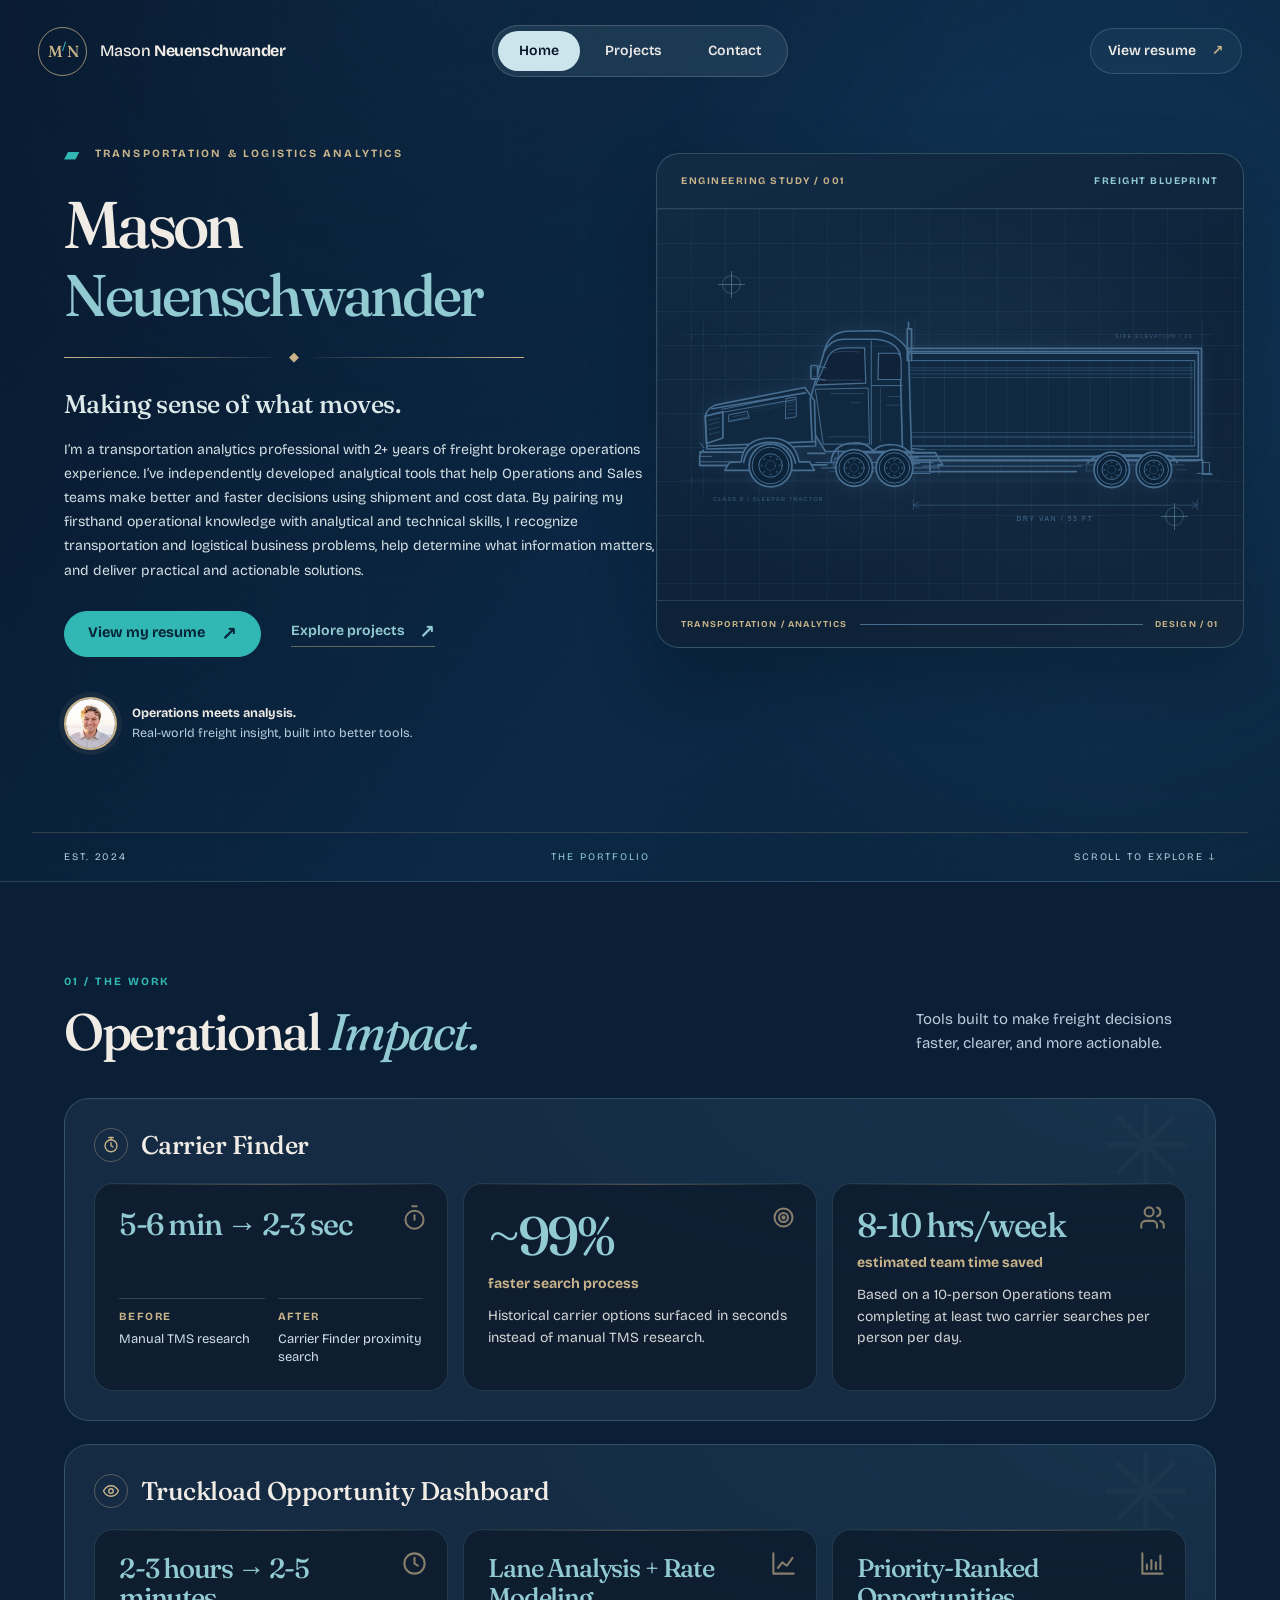
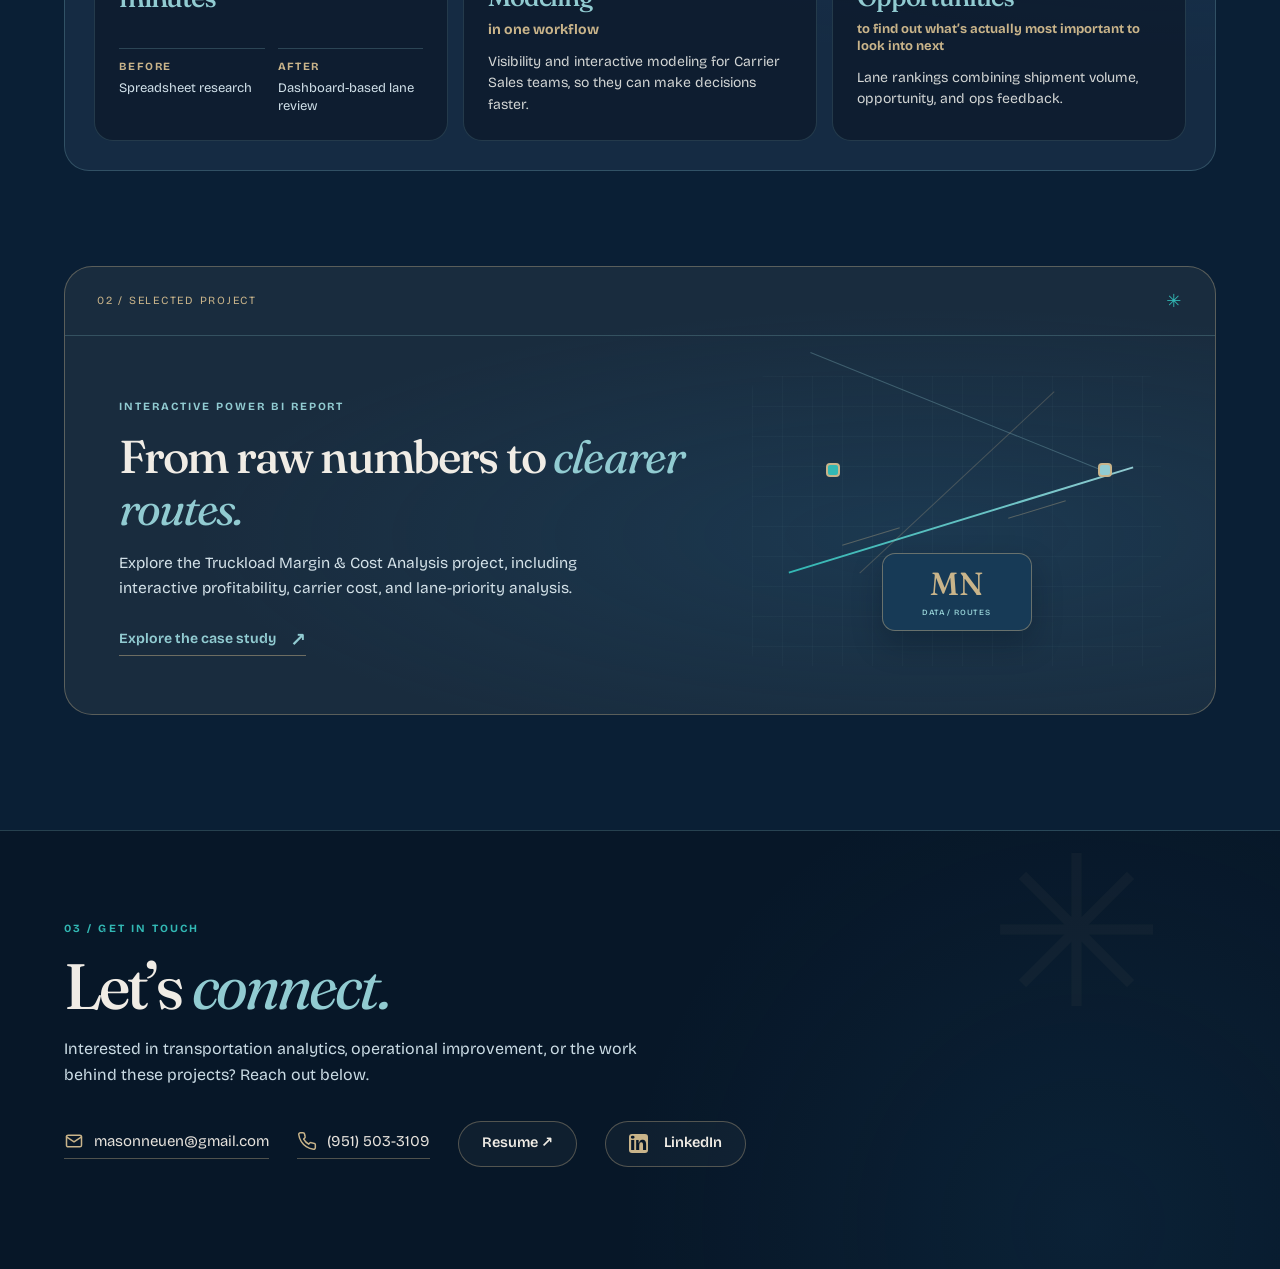
==== commit 1fa4849d: "Add files via upload" ====
--- a/index.html
+++ b/index.html
@@ -6,43 +6,55 @@
 <meta content="width=device-width,initial-scale=1" name="viewport"/>
 <title>Mason Neuenschwander | Transportation and Logistics Analytics</title>
 <script>document.documentElement.classList.add('js')</script>
-<meta content="Transportation and logistics analytics portfolio by Mason Neuenschwander, featuring Power BI work in carrier sourcing, margin analysis, and freight decision support." name="description"/><meta content="#061625" name="theme-color"/><link href="https://portfolio-theta-green-3c7ono95xd.vercel.app/" rel="canonical"/><link href="favicon.ico" rel="icon" sizes="any"/><link href="favicon-32.png" rel="icon" sizes="32x32" type="image/png"/><link href="apple-touch-icon.png" rel="apple-touch-icon" sizes="180x180"/><meta content="website" property="og:type"/><meta content="Mason Neuenschwander Portfolio" property="og:site_name"/><meta content="en_US" property="og:locale"/><meta content="Mason Neuenschwander | Transportation and Logistics Analytics" property="og:title"/><meta content="Transportation and logistics analytics portfolio by Mason Neuenschwander, featuring Power BI work in carrier sourcing, margin analysis, and freight decision support." property="og:description"/><meta content="https://portfolio-theta-green-3c7ono95xd.vercel.app/" property="og:url"/><meta content="https://portfolio-theta-green-3c7ono95xd.vercel.app/social-preview.png" property="og:image"/><meta content="1200" property="og:image:width"/><meta content="630" property="og:image:height"/><meta content="Mason Neuenschwander - Transportation and Logistics Analytics" property="og:image:alt"/><meta content="summary_large_image" name="twitter:card"/><meta content="Mason Neuenschwander | Transportation and Logistics Analytics" name="twitter:title"/><meta content="Transportation and logistics analytics portfolio by Mason Neuenschwander, featuring Power BI work in carrier sourcing, margin analysis, and freight decision support." name="twitter:description"/><meta content="https://portfolio-theta-green-3c7ono95xd.vercel.app/social-preview.png" name="twitter:image"/><link as="image" href="banner.png" rel="preload"/><link href="styles.css" rel="stylesheet"/>
+<meta content="Transportation and logistics analytics portfolio by Mason Neuenschwander, featuring Power BI work in carrier sourcing, margin analysis, and freight decision support." name="description"/><meta content="#071C32" name="theme-color"/><link href="https://masonneuen.com/" rel="canonical"/><link href="favicon.ico" rel="icon" sizes="any"/><link href="favicon-32.png" rel="icon" sizes="32x32" type="image/png"/><link href="apple-touch-icon.png" rel="apple-touch-icon" sizes="180x180"/><meta content="website" property="og:type"/><meta content="Mason Neuenschwander Portfolio" property="og:site_name"/><meta content="en_US" property="og:locale"/><meta content="Mason Neuenschwander | Transportation and Logistics Analytics" property="og:title"/><meta content="Transportation and logistics analytics portfolio by Mason Neuenschwander, featuring Power BI work in carrier sourcing, margin analysis, and freight decision support." property="og:description"/><meta content="https://masonneuen.com/" property="og:url"/><meta content="https://masonneuen.com/social-preview.png" property="og:image"/><meta content="1200" property="og:image:width"/><meta content="630" property="og:image:height"/><meta content="Mason Neuenschwander - Transportation and Logistics Analytics" property="og:image:alt"/><meta content="summary_large_image" name="twitter:card"/><meta content="Mason Neuenschwander | Transportation and Logistics Analytics" name="twitter:title"/><meta content="Transportation and logistics analytics portfolio by Mason Neuenschwander, featuring Power BI work in carrier sourcing, margin analysis, and freight decision support." name="twitter:description"/><meta content="https://masonneuen.com/social-preview.png" name="twitter:image"/><link rel="preconnect" href="https://fonts.googleapis.com"/>
+<link rel="preconnect" href="https://fonts.gstatic.com" crossorigin/>
+<link href="https://fonts.googleapis.com/css2?family=Bricolage+Grotesque:opsz,wght@12..96,400;12..96,500;12..96,600;12..96,700&family=Fraunces:ital,opsz,wght,SOFT,WONK@0,9..144,400,30,1;0,9..144,500,40,1;1,9..144,400,40,1;1,9..144,500,40,1&display=swap" rel="stylesheet"/>
+<link href="styles.css" rel="stylesheet"/>
 </head>
 <body><a class="skip-link" href="#main-content">Skip to main content</a>
 <header class="top">
-<a class="brand" href="index.html">Mason Neuenschwander</a>
-<div class="header-specialty">Transportation and Logistics Analytics</div>
-<nav aria-label="Primary navigation">
-<a aria-current="page" href="index.html">Home</a>
-<a href="projects.html">Projects</a>
-<a href="#contact">Contact</a>
-</nav>
+  <a class="brand" href="index.html" aria-label="Mason Neuenschwander — Home"><span class="brand-monogram" aria-hidden="true">M<span class="brand-star">/</span>N</span><span class="brand-name">Mason <strong>Neuenschwander</strong></span></a>
+  <nav class="site-nav" aria-label="Primary navigation">
+    <a aria-current="page" href="index.html">Home</a>
+    <a href="projects.html">Projects</a>
+    <a href="#contact">Contact</a>
+  </nav>
+  <a class="header-resume" href="resume.pdf" target="_blank" rel="noopener">View resume <span aria-hidden="true">↗</span></a>
 </header>
-<div aria-label="Freight transportation scene with a cargo ship, intermodal train, and semi truck" class="banner" role="img">
-<div class="banner-image"></div>
-<div class="banner-fade"></div>
-</div>
 <main id="main-content">
-<section class="hero wrap" id="home-hero">
-<div class="hero-heading">
-<h1>Mason Neuenschwander</h1>
-<p>Transportation and Logistics Analytics</p>
-</div>
-<div class="intro">
-<img alt="Mason Neuenschwander" class="portrait" decoding="async" height="560" src="profile.png" width="560"/>
-<div class="summary">
-<p>I’m a transportation analytics professional with 2+ years of freight brokerage operations experience. I’ve independently developed analytical tools that help Operations and Sales teams make better and faster decisions using shipment and cost data. By pairing my firsthand operational knowledge with analytical and technical skills, I recognize transportation and logistical business problems, help determine what information matters, and deliver practical and actionable solutions.</p>
-</div>
-<div class="actions">
-<a class="btn primary" href="resume.pdf" rel="noopener" target="_blank">Resume</a>
-<a class="btn linkedin-btn" href="https://www.linkedin.com/in/mason-neuenschwander-764898257/" rel="noopener" target="_blank">
-<span aria-hidden="true" class="linkedin-mark">in</span> LinkedIn ↗
-        </a>
-</div>
-</div>
+<section class="hero" id="home-hero">
+  <div class="hero-noise" aria-hidden="true"></div>
+  
+  <div class="hero-inner wrap">
+    <div class="hero-content">
+      <p class="eyebrow"><span class="eyebrow-mark" aria-hidden="true">▰</span> TRANSPORTATION &amp; LOGISTICS ANALYTICS</p>
+      <h1>Mason <span>Neuenschwander</span></h1>
+      <div class="hero-rule" aria-hidden="true"><span></span><span>◆</span><span></span></div>
+      <p class="hero-tagline">Making sense of what moves.</p>
+      <p class="hero-summary">I’m a transportation analytics professional with 2+ years of freight brokerage operations experience. I’ve independently developed analytical tools that help Operations and Sales teams make better and faster decisions using shipment and cost data. By pairing my firsthand operational knowledge with analytical and technical skills, I recognize transportation and logistical business problems, help determine what information matters, and deliver practical and actionable solutions.</p>
+      <div class="hero-actions">
+        <a class="btn primary" href="resume.pdf" rel="noopener" target="_blank">View my resume <span aria-hidden="true">↗</span></a>
+        <a class="text-link" href="projects.html">Explore projects <span aria-hidden="true">↗</span></a>
+      </div>
+      <div class="hero-signature">
+        <img class="portrait" src="profile.png" width="560" height="560" alt="Portrait of Mason Neuenschwander" decoding="async"/>
+        <div><strong>Operations meets analysis.</strong><span>Real-world freight insight, built into better tools.</span></div>
+      </div>
+    </div>
+    <div class="freight-visual" aria-hidden="true">
+      <div class="blueprint-heading"><span>ENGINEERING STUDY / 001</span><span>FREIGHT BLUEPRINT</span></div>
+      <div class="blueprint-stage">
+        <span class="blueprint-target target-one"></span>
+        <span class="blueprint-target target-two"></span>
+        <img class="blueprint-truck" src="freight-blueprint.svg" width="900" height="500" alt="" decoding="async"/>
+      </div>
+      <div class="blueprint-footer"><span>TRANSPORTATION / ANALYTICS</span><span class="blueprint-footer-rule"></span><span>DESIGN / 01</span></div>
+    </div>
+  </div>
+  <div class="hero-bottom-rule" aria-hidden="true"><span>EST. 2024</span><span class="rule-center">THE PORTFOLIO</span><span>SCROLL TO EXPLORE ↓</span></div>
 </section>
 <section class="wrap impact" id="impact">
-<h2 class="section-title">Operational Impact</h2>
+<div class="section-head"><div><p class="eyebrow section-eyebrow">01 / THE WORK</p><h2 class="section-title">Operational <em>Impact.</em></h2></div><p class="section-note">Tools built to make freight decisions faster, clearer, and more actionable.</p></div>
 <div class="impact-group">
 <div class="impact-heading">
 <svg aria-hidden="true" class="lucide" viewbox="0 0 24 24"><circle cx="12" cy="13" r="8"></circle><path d="M12 9v4l2.5 1.5"></path><path d="M9 2h6"></path><path d="M12 5V2"></path></svg>
@@ -100,9 +112,13 @@
 </div>
 </div>
 </section>
+<section class="work-gateway wrap" aria-label="Featured project"><div class="gateway-kicker"><span>02 / SELECTED PROJECT</span><span>✳</span></div>
+<div class="gateway-content"><div><p class="gateway-label">INTERACTIVE POWER BI REPORT</p><h2>From raw numbers to <em>clearer routes.</em></h2><p>Explore the Truckload Margin &amp; Cost Analysis project, including interactive profitability, carrier cost, and lane-priority analysis.</p><a class="text-link" href="projects.html">Explore the case study <span aria-hidden="true">↗</span></a></div><div class="gateway-graphic" aria-hidden="true"><div class="gateway-ring"></div><div class="gateway-ring inner"></div><span class="gateway-node one"></span><span class="gateway-node two"></span><span class="gateway-node three"></span><span class="gateway-line first"></span><span class="gateway-line second"></span><span class="gateway-center">MN<br/><small>DATA / ROUTES</small></span></div></div></section>
 <section class="contact" id="contact">
 <div class="wrap contact-inner">
-<h2>Contact</h2>
+<p class="eyebrow section-eyebrow">03 / GET IN TOUCH</p>
+<h2>Let’s <em>connect.</em></h2>
+<p class="contact-intro">Interested in transportation analytics, operational improvement, or the work behind these projects? Reach out below.</p>
 <div class="contact-links">
 <a class="contact-plain" href="mailto:masonneuen@gmail.com">
 <svg aria-hidden="true" class="contact-icon lucide" viewbox="0 0 24 24"><rect height="14" rx="2" width="18" x="3" y="5"></rect><path d="m3 7 9 6 9-6"></path></svg>
@@ -112,7 +128,7 @@
 <svg aria-hidden="true" class="contact-icon lucide" viewbox="0 0 24 24"><path d="M22 16.92v3a2 2 0 0 1-2.18 2 19.79 19.79 0 0 1-8.63-3.07 19.5 19.5 0 0 1-6-6A19.79 19.79 0 0 1 2.12 4.18 2 2 0 0 1 4.11 2h3a2 2 0 0 1 2 1.72c.12.9.33 1.78.62 2.63a2 2 0 0 1-.45 2.11L8 9.73a16 16 0 0 0 6 6l1.27-1.27a2 2 0 0 1 2.11-.45c.85.29 1.73.5 2.63.62A2 2 0 0 1 22 16.92Z"></path></svg>
           (951) 503-3109
         </a>
-<a class="btn" href="resume.pdf" rel="noopener" target="_blank">Resume</a>
+<a class="btn contact-resume" href="resume.pdf" rel="noopener" target="_blank">Resume ↗</a>
 <a class="btn linkedin-btn" href="https://www.linkedin.com/in/mason-neuenschwander-764898257/" rel="noopener" target="_blank"><span aria-hidden="true" class="linkedin-mark">in</span> LinkedIn</a>
 </div>
 </div>
--- a/styles.css
+++ b/styles.css
@@ -1,442 +1,329 @@
-:root{
-  --bg:#061625;
-  --bg-deep:#04121e;
-  --panel:#102c3e;
-  --panel-2:#0c2536;
-  --line:#2d5267;
-  --line-soft:rgba(119,169,194,.24);
-  --text:#f5f7fb;
-  --muted:#d6e0e8;
-  --teal:#49c9d8;
-  --teal-strong:#40d0df;
-  --wrap:min(94vw,1780px);
-  --header-h:72px;
-}
-
+/* Mason Neuenschwander — Midnight Freight Blueprint Portfolio
+   All decorative illustration is authored directly in CSS/HTML.
+   No AI-generated artwork or image files are used. */
+:root {
+  --bg:#0a1f35; --night:#071728; --night-2:#122b45;
+  --panel:#152b43; --panel-2:#1a3651; --panel-3:#254662;
+  --ink:#f0ece5; --muted:#c7d5df; --subtle:#9bb9c9;
+  --teal:#91cbd1; --teal-deep:#476d91;
+  --gold:#c9b48a; --aqua:#32b8b4; --blueprint:#476d91;
+  --line:rgba(145,203,209,.23); --line-cool:rgba(145,203,209,.17);
+  --wrap:min(90vw,1270px);
+  --serif:"Fraunces",Georgia,"Times New Roman",serif;
+  --sans:"Bricolage Grotesque",ui-sans-serif,system-ui,-apple-system,"Segoe UI",sans-serif;
+}
 *{box-sizing:border-box}
-html{scroll-behavior:smooth;background:var(--bg);overflow-x:hidden}
-body{
-  margin:0;
-  min-width:0;
-  overflow-x:hidden;
-  background:var(--bg);
-  color:var(--text);
-  font-family:Inter,ui-sans-serif,system-ui,-apple-system,BlinkMacSystemFont,"Segoe UI",sans-serif;
-  -webkit-font-smoothing:antialiased;
-  text-rendering:optimizeLegibility;
-}
+html{scroll-behavior:smooth;background:var(--bg);scroll-padding-top:105px}
+body{margin:0;min-width:320px;color:var(--ink);background:var(--bg);font-family:var(--sans);font-size:17px;line-height:1.6;-webkit-font-smoothing:antialiased}
 a{color:inherit;text-decoration:none}
-img{max-width:100%;display:block}
+img{max-width:100%;height:auto;display:block}
 .wrap{width:var(--wrap);margin-inline:auto}
-
-/* Header */
-.top{
-  min-height:var(--header-h);
-  padding:0 max(24px,4vw);
-  display:grid;
-  grid-template-columns:minmax(220px,1fr) auto minmax(220px,1fr);
-  align-items:center;
-  gap:clamp(18px,2.2vw,38px);
-  position:sticky;
-  top:0;
-  z-index:50;
-  background:rgba(6,22,37,.97);
-  border-bottom:1px solid rgba(89,153,181,.23);
-  backdrop-filter:blur(10px);
-}
-.brand{font-weight:760;font-size:clamp(17px,1.2vw,21px);letter-spacing:.01em;white-space:nowrap}
-.header-specialty{
-  color:var(--teal);
-  font-size:clamp(11px,.95vw,15px);
-  font-weight:750;
-  letter-spacing:.18em;
-  text-transform:uppercase;
-  white-space:nowrap;
-  text-align:center;
-}
-.top nav{display:flex;justify-content:flex-end;gap:clamp(20px,2.2vw,38px);font-size:clamp(15px,1.05vw,18px);white-space:nowrap}
-.top nav a{padding:24px 0 15px;border-bottom:2px solid transparent;transition:.16s ease}
-.top nav a:hover,.top nav a[aria-current="page"]{color:var(--teal);border-bottom-color:var(--teal)}
-
-/* Banner */
-.banner{
-  width:100%;
-  height:clamp(205px,14.5vw,270px);
-  position:relative;
-  overflow:hidden;
-  background:#071928;
-}
-.banner-image{
-  position:absolute;
-  inset:0;
-  background-image:url("banner.png");
-  background-repeat:no-repeat;
-  background-size:cover;
-  background-position:center 52%;
-  will-change:opacity,filter;
-}
-.banner::after{
-  content:"";
-  position:absolute;
-  left:0;right:0;bottom:0;
-  height:clamp(34px,4.5vw,58px);
-  z-index:1;
-  background:linear-gradient(180deg,rgba(6,22,37,0) 0%,rgba(6,22,37,.12) 48%,var(--bg) 100%);
-  pointer-events:none;
-}
-.banner-fade{
-  position:absolute;
-  inset:0;
-  z-index:2;
-  background:linear-gradient(180deg,rgba(6,22,37,0) 0%,rgba(6,22,37,0) 72%,rgba(6,22,37,.18) 100%);
-  opacity:.18;
-  pointer-events:none;
-  will-change:opacity;
-}
-
-/* Hero starts fully below banner. JS only lifts it after scrolling. */
-.hero{
-  position:relative;
-  z-index:3;
-  --hero-lift:0px;
-  transform:translateY(calc(-1 * var(--hero-lift)));
-  margin-bottom:calc(-1 * var(--hero-lift));
-  padding-top:clamp(22px,2.3vw,34px);
-  will-change:transform;
-}
-.hero-heading h1{
-  margin:0;
-  font-size:clamp(38px,3.3vw,62px);
-  line-height:1.03;
-  letter-spacing:-.035em;
-  font-weight:780;
-}
-.hero-heading p{
-  margin:clamp(8px,1vw,12px) 0 clamp(16px,1.5vw,24px);
-  color:var(--teal);
-  text-transform:uppercase;
-  letter-spacing:.12em;
-  font-size:clamp(15px,1.25vw,21px);
-  font-weight:760;
-}
-.intro{
-  display:grid;
-  grid-template-columns:clamp(96px,8.5vw,145px) minmax(0,1fr) clamp(180px,14vw,220px);
-  align-items:center;
-  gap:clamp(18px,2vw,30px);
-}
-.portrait{width:clamp(88px,7.7vw,132px);aspect-ratio:1;border-radius:50%;object-fit:cover;border:1px solid rgba(138,190,210,.26)}
-.summary{min-width:0}
-.summary p{margin:0;font-size:clamp(15.5px,1.15vw,19px);line-height:1.55;color:#f0f4f7}
-.actions{display:flex;flex-direction:column;gap:clamp(9px,.8vw,12px);align-items:stretch}
-.btn{
-  min-height:clamp(48px,3.6vw,58px);
-  padding:0 clamp(16px,1.4vw,22px);
-  display:inline-flex;
-  justify-content:center;
-  align-items:center;
-  gap:10px;
-  border:1px solid #5c8aa1;
-  border-radius:11px;
-  font-size:clamp(15px,1vw,18px);
-  font-weight:730;
-  transition:transform .15s ease,border-color .15s ease,background .15s ease;
-}
-.btn:hover{transform:translateY(-1px);border-color:var(--teal)}
-.btn.primary{background:#2db5c3;border-color:#2db5c3;color:#03131f}
-.linkedin-mark{display:inline-flex;align-items:center;justify-content:center;width:26px;height:26px;border-radius:3px;background:#eef4f6;color:#0c3143;font-size:16px;font-weight:850}
-
-/* Operational impact */
-.impact{padding:clamp(22px,2vw,34px) 0 clamp(42px,4vw,64px)}
-.section-title{
-  margin:0 0 clamp(16px,1.5vw,22px);
-  display:flex;
-  align-items:center;
-  gap:16px;
-  font-size:clamp(24px,1.8vw,30px);
-  line-height:1.1;
-  font-weight:780;
-}
-.section-title::after{content:"";height:1px;flex:1;background:rgba(112,160,183,.3)}
-.impact-group + .impact-group{margin-top:clamp(26px,2.5vw,38px)}
-.impact-heading{display:flex;align-items:center;gap:12px;margin:0 0 12px}
-.impact-heading .lucide{width:clamp(26px,1.8vw,31px);height:clamp(26px,1.8vw,31px);color:#8eb4c3;flex:0 0 auto}
-.impact-heading h3{margin:0;color:var(--teal);font-size:clamp(19px,1.45vw,23px);font-weight:600;letter-spacing:-.01em}
-.metrics{
-  display:grid;
-  grid-template-columns:repeat(3,minmax(0,1fr));
-  gap:clamp(14px,1.3vw,20px);
-  align-items:stretch;
-}
-.metric-card{
-  position:relative;
-  min-width:0;
-  padding:clamp(17px,1.4vw,23px);
-  border-radius:16px;
-  border:1px solid rgba(89,143,169,.48);
-  background:linear-gradient(145deg,#112f42 0%,#102b3c 100%);
-  overflow:hidden;
-  display:flex;
-  flex-direction:column;
-  text-align:left;
-}
-.metric-icon{
-  position:absolute;
-  top:clamp(14px,1.1vw,18px);
-  right:clamp(14px,1.1vw,18px);
-  width:clamp(23px,1.55vw,28px);
-  height:clamp(23px,1.55vw,28px);
-  color:var(--teal);
-  opacity:.8;
-  pointer-events:none;
-}
-.metric-value{
-  margin:0;
-  padding-right:42px;
-  color:var(--teal);
-  font-size:clamp(31px,2.2vw,43px);
-  line-height:1.02;
-  font-weight:790;
-  letter-spacing:-.04em;
-  overflow-wrap:anywhere;
-}
-.metric-time{font-size:clamp(27px,2vw,39px)}
-.metric-time-long{font-size:clamp(24px,1.75vw,34px)}
-.metric-99 .metric-value{font-size:clamp(48px,3.4vw,66px);line-height:.94}
-.metric-text{font-size:clamp(25px,1.7vw,33px);line-height:1.06;max-width:94%}
-.metric-label{margin-top:7px;color:var(--teal);font-size:clamp(14px,1vw,17px);line-height:1.2;font-weight:760;overflow-wrap:anywhere}
-.metric-body,.metric-card>p{margin:clamp(9px,.9vw,13px) 0 0;color:#f1f5f7;font-size:clamp(14.5px,.95vw,16px);line-height:1.42;max-width:100%}
-.before-after{margin-top:clamp(9px,.9vw,13px);display:grid;grid-template-columns:minmax(0,1fr) minmax(0,1fr);gap:clamp(12px,1.3vw,20px);padding-right:22px}
-.before-after>div{min-width:0}
-.before-after strong{display:block;margin-bottom:3px;color:var(--teal);font-size:clamp(14px,.95vw,16px);line-height:1.15;font-weight:780}
-.before-after span{display:block;color:#f3f6f8;font-size:clamp(14px,.95vw,16px);line-height:1.3;overflow-wrap:anywhere}
-.priority-card .metric-label{font-size:clamp(12px,.85vw,14px);line-height:1.18}
-
-/* KPI reveal */
-.js .metric-card.reveal-ready{
-  opacity:0;
-  transform:translateY(22px) scale(.988);
-  border-color:rgba(89,143,169,.24);
-  box-shadow:0 0 0 rgba(73,201,216,0);
-  transition:opacity .58s cubic-bezier(.22,.8,.28,1),transform .64s cubic-bezier(.22,.8,.28,1),border-color .7s ease,box-shadow .7s ease;
-}
-.js .metric-card.reveal-ready.is-visible{
-  opacity:1;
-  transform:translateY(0) scale(1);
-  border-color:rgba(89,143,169,.48);
-  box-shadow:0 12px 30px rgba(0,0,0,.10),0 0 24px rgba(73,201,216,.025);
-}
-
-/* Contact */
-.contact{border-top:1px solid rgba(98,153,178,.26);padding:clamp(44px,4vw,64px) 0 clamp(52px,5vw,76px);background:#071b2a}
-.contact-inner h2{margin:0 0 clamp(20px,2vw,28px);font-size:clamp(28px,2vw,36px)}
-.contact-links{display:flex;align-items:center;gap:clamp(14px,1.4vw,22px);flex-wrap:wrap}
-.contact-plain{display:inline-flex;align-items:center;gap:10px;font-size:clamp(15px,1vw,18px);color:#eef4f6}
-.contact-icon{width:23px;height:23px;color:var(--teal)}
-.contact-links .btn{min-height:50px}
-
-/* Shared svg strokes */
+button,a,summary{-webkit-tap-highlight-color:transparent}
+::selection{background:var(--teal);color:var(--night)}
+.skip-link{position:fixed;z-index:200;top:12px;left:12px;transform:translateY(-180%);background:var(--gold);color:var(--night);padding:10px 16px;border-radius:12px;font-weight:700;transition:transform .16s}
+.skip-link:focus{transform:translateY(0)}
+a:focus-visible,summary:focus-visible,iframe:focus-visible{outline:3px solid #f1bd84;outline-offset:5px;border-radius:7px}
+
+/* Top navigation: floating light-glass pills */
+.top{position:absolute;top:0;left:0;right:0;width:min(94vw,1400px);margin:auto;z-index:30;padding:25px 0;display:grid;grid-template-columns:minmax(230px,1fr) auto minmax(150px,1fr);align-items:center;gap:20px}
+.brand{display:inline-flex;align-items:center;gap:13px;width:max-content;max-width:100%;font-size:16px;font-weight:500;letter-spacing:-.025em}
+.brand strong{font-weight:700}
+.brand-monogram{position:relative;display:inline-flex;justify-content:center;align-items:center;width:49px;height:49px;border:1px solid rgba(201,180,138,.75);border-radius:50%;color:var(--gold);font:500 16px var(--serif);letter-spacing:-.08em;flex:0 0 auto;line-height:1}
+.brand-star{position:relative;top:-5px;font:12px var(--sans);letter-spacing:0;color:var(--aqua);margin:0 1px}
+.brand-name{white-space:nowrap}
+.site-nav{display:flex;gap:4px;align-items:center;padding:5px;background:rgba(176,221,231,.10);border:1px solid rgba(243,232,219,.18);border-radius:50px;backdrop-filter:blur(16px)}
+.site-nav a{padding:9px 21px;color:#e9e8e6;border-radius:30px;font-size:14px;font-weight:600;transition:background .18s,color .18s}
+.site-nav a:hover,.site-nav a[aria-current="page"]{background:#cce5ed;color:var(--night)}
+.header-resume{justify-self:end;display:inline-flex;align-items:center;gap:16px;border:1px solid var(--line);border-radius:30px;padding:11px 17px;color:var(--ink);font-size:14px;font-weight:600;background:rgba(145,203,209,.055);transition:background .18s,transform .18s}
+.header-resume span{color:var(--gold)}
+.header-resume:hover{background:rgba(145,203,209,.15);transform:translateY(-1px)}
+
+/* Refined freight-network hero. Procedural CSS/SVG only. */
+.hero{position:relative;isolation:isolate;min-height:770px;overflow:hidden;background:radial-gradient(ellipse 50% 90% at 88% 41%,rgba(28,93,145,.26),transparent 76%),radial-gradient(ellipse 60% 60% at 35% 0%,rgba(22,60,98,.22),transparent 80%),linear-gradient(124deg,#07182d 3%,#0a2744 56%,#0a243c 100%);border-bottom:1px solid var(--line)}
+.hero::before{content:"";position:absolute;inset:0;background-image:linear-gradient(rgba(145,203,209,.022) 1px,transparent 1px),linear-gradient(90deg,rgba(145,203,209,.022) 1px,transparent 1px);background-size:72px 72px;opacity:.5;pointer-events:none}
+.hero-noise{position:absolute;inset:0;opacity:.12;pointer-events:none;background-image:repeating-linear-gradient(32deg,transparent 0 2px,rgba(241,232,220,.055) 3px,transparent 4px),repeating-linear-gradient(128deg,transparent 0 5px,rgba(17,27,44,.22) 6px,transparent 8px);mix-blend-mode:screen}
+.hero-inner{position:relative;display:grid;grid-template-columns:minmax(0,1.06fr) minmax(0,.94fr);align-items:center;min-height:715px;padding-top:139px;padding-bottom:74px;z-index:1}
+.hero-content{position:relative;z-index:5;padding-bottom:8px;max-width:625px}
+.eyebrow{margin:0 0 24px;color:var(--gold);font-weight:700;font-size:11px;line-height:1.5;letter-spacing:.20em}
+.eyebrow-mark{display:inline-block;color:var(--aqua);font-size:20px;vertical-align:middle;margin-right:10px;letter-spacing:0}
+.hero h1{margin:0 0 23px;line-height:.98;letter-spacing:-.055em;font-family:var(--serif);font-size:clamp(54px,5.15vw,82px);font-weight:500}
+.hero h1 span{display:block;margin-top:9px;font-weight:500;font-style:normal;color:var(--teal);font-size:.89em;letter-spacing:-.05em}
+.hero-rule{width:min(100%,460px);display:flex;align-items:center;gap:16px;color:var(--gold);font-size:13px;margin-bottom:20px}
+.hero-rule span:first-child{height:1px;flex:1;background:linear-gradient(90deg,var(--gold),rgba(201,180,138,.08))}
+.hero-rule span:last-child{height:1px;flex:1;background:linear-gradient(90deg,rgba(201,180,138,.08),var(--gold))}
+.hero-tagline{font:500 clamp(19px,2vw,28px)/1.26 var(--serif);letter-spacing:-.02em;color:#dce9e9;margin:0 0 18px;max-width:560px}
+.hero-summary{color:#d4e0e5;max-width:605px;font-size:clamp(14px,1.07vw,16.5px);line-height:1.72;margin:0}
+.hero-actions{display:flex;align-items:center;gap:30px;flex-wrap:wrap;margin-top:28px}
+.btn{min-height:46px;border:1px solid rgba(201,180,138,.36);border-radius:50px;padding:11px 23px;display:inline-flex;align-items:center;justify-content:center;gap:16px;color:var(--ink);background:rgba(255,255,255,.035);font:600 14.5px/1.3 var(--sans);transition:transform .18s,background .18s,border-color .18s}
+.btn:hover{transform:translateY(-1px);background:rgba(201,180,138,.14);border-color:var(--gold)}
+.btn.primary{background:var(--aqua);color:#052339;border-color:var(--aqua);font-weight:700}
+.btn.primary:hover{background:#5ad0cb;border-color:#5ad0cb}
+.text-link{display:inline-flex;align-items:center;gap:14px;color:var(--teal);font-size:14px;font-weight:650;border-bottom:1px solid rgba(201,180,138,.48);padding-bottom:4px;transition:color .18s,transform .18s}
+.text-link:hover{color:#cef4ef;transform:translateY(-1px)}
+.text-link span,.btn span{font-size:19px;line-height:1}
+.hero-signature{display:flex;align-items:center;gap:15px;margin-top:40px}
+.portrait{width:53px;height:53px;object-fit:cover;border-radius:100%;border:2px solid var(--gold);box-shadow:0 0 0 5px rgba(201,180,138,.08)}
+.hero-signature strong,.hero-signature span{display:block;font-size:12.5px;line-height:1.6}
+.hero-signature strong{color:var(--ink);font-weight:700}
+.hero-signature span{color:#b8d0df}
+.hero-bottom-rule{position:relative;z-index:3;width:min(95vw,1430px);margin:0 auto;display:flex;justify-content:space-between;align-items:center;border-top:1px solid rgba(201,180,138,.20);padding:16px 2.5%;font-size:10px;letter-spacing:.19em;color:#b3ccda}
+.rule-center{color:var(--teal)}
+
+/* Refined freight blueprint — custom authored SVG technical illustration */
+
+.freight-visual{position:absolute;right:-2.4%;top:153px;width:51%;height:495px;border:1px solid rgba(145,203,209,.26);border-radius:23px;overflow:hidden;background:linear-gradient(155deg,#122b45,#0d2137 68%,#12283d);box-shadow:0 30px 65px rgba(4,11,23,.28);pointer-events:none}
+.blueprint-heading,.blueprint-footer{position:absolute;left:0;right:0;z-index:5;display:flex;align-items:center;justify-content:space-between;gap:12px;padding-inline:24px;letter-spacing:.15em;font-size:10px;font-weight:700;color:var(--gold)}
+.blueprint-heading{top:0;height:55px;border-bottom:1px solid rgba(145,203,209,.19)}
+.blueprint-heading span:last-child{color:var(--teal)}
+.blueprint-footer{bottom:0;height:47px;border-top:1px solid rgba(145,203,209,.18);font-size:9px;letter-spacing:.13em}
+.blueprint-footer-rule{height:1px;flex:1;background:linear-gradient(90deg,var(--blueprint),rgba(145,203,209,.45))}
+.blueprint-stage{position:absolute;inset:55px 0 47px;overflow:hidden;background-image:linear-gradient(rgba(145,203,209,.055) 1px,transparent 1px),linear-gradient(90deg,rgba(145,203,209,.055) 1px,transparent 1px);background-size:34px 34px}
+.blueprint-stage::before{content:"";position:absolute;inset:0;background:radial-gradient(ellipse at 55% 53%,rgba(70,109,145,.17),transparent 72%);pointer-events:none}
+.blueprint-truck{position:absolute;inset:0;width:100%;height:100%;object-fit:contain;filter:drop-shadow(0 0 9px rgba(71,109,145,.17));animation:blueprintEnter 1.1s ease-out both}
+.blueprint-target{position:absolute;width:19px;height:19px;border:1px solid rgba(145,203,209,.38);border-radius:50%;opacity:.67}
+.blueprint-target::after,.blueprint-target::before{content:"";position:absolute;background:rgba(145,203,209,.56)}
+.blueprint-target::after{width:27px;height:1px;left:-5px;top:8px}
+.blueprint-target::before{height:27px;width:1px;top:-5px;left:8px}
+.target-one{left:11%;top:17%}.target-two{right:10%;bottom:19%}
+@keyframes blueprintEnter{from{opacity:0;transform:translateY(10px)}to{opacity:1;transform:translateY(0)}}
+
+/* Section introductions */
+.impact{padding:92px 0 95px}
+.section-head{display:flex;align-items:end;justify-content:space-between;gap:30px;margin-bottom:38px}
+.section-eyebrow{margin:0 0 13px;color:var(--aqua);font-size:11px;letter-spacing:.19em}
+.section-title{margin:0;font:500 clamp(40px,4vw,62px)/1.12 var(--serif);letter-spacing:-.045em}
+.section-title em,.contact h2 em,.projects-intro h1 em,.gateway-content h2 em,#truckload-report>h2 em{font-style:italic;font-weight:400;color:var(--teal)}
+.section-note{max-width:300px;margin:0 0 5px;color:#b9cddd;font-size:15px;line-height:1.6}
+.impact-group{padding:29px;border:1px solid var(--line);border-radius:25px;background:radial-gradient(ellipse at right top,rgba(37,103,148,.12),transparent 50%),var(--panel);position:relative;overflow:hidden}
+.impact-group::before{content:"✳";position:absolute;right:23px;top:-5px;font-size:110px;font-weight:400;line-height:1;color:rgba(201,180,138,.035);pointer-events:none}
+.impact-group + .impact-group{margin-top:23px}
+.impact-heading{display:flex;align-items:center;gap:13px;margin-bottom:21px}
+.impact-heading .lucide{width:34px;height:34px;padding:7px;flex:0 0 auto;border:1px solid rgba(201,180,138,.36);border-radius:50%;color:var(--gold)}
+.impact-heading h3{margin:0;font:500 clamp(21px,2vw,28px)/1.2 var(--serif);letter-spacing:-.02em;color:var(--ink)}
+.metrics{display:grid;grid-template-columns:repeat(3,minmax(0,1fr));gap:15px;align-items:stretch}
+.metric-card{background:rgba(12,23,38,.64);border:1px solid var(--line-cool);border-radius:19px;min-width:0;min-height:208px;padding:24px;display:flex;flex-direction:column;position:relative;overflow:hidden}
+.metric-card::before{content:"";position:absolute;top:0;left:0;right:0;height:1px;background:linear-gradient(90deg,transparent,rgba(201,180,138,.34),transparent)}
+.metric-icon{position:absolute;right:19px;top:20px;width:27px;height:27px;color:var(--gold);opacity:.65;pointer-events:none}
+.metric-value{font:500 clamp(31px,2.65vw,46px)/1.05 var(--serif);color:var(--teal);letter-spacing:-.045em;padding-right:19px;overflow-wrap:anywhere}
+.metric-time{font-size:clamp(28px,2.4vw,41px)}
+.metric-time-long{font-size:clamp(25px,2.16vw,37px)}
+.metric-text{font-size:clamp(25px,2vw,33px);line-height:1.1}
+.metric-99 .metric-value{font-size:clamp(54px,4.2vw,69px)}
+.metric-label{font-size:14px;line-height:1.35;color:var(--gold);font-weight:700;margin-top:10px}
+.metric-body,.metric-card>p{font-size:14px;line-height:1.55;margin:11px 0 0;color:#d2d5d4}
+.before-after{display:grid;grid-template-columns:1fr 1fr;gap:13px;margin-top:auto;padding-top:24px}
+.before-after>div{border-top:1px solid var(--line);padding-top:11px}
+.before-after strong{display:block;font-size:11px;line-height:1.25;font-weight:700;text-transform:uppercase;letter-spacing:.13em;color:var(--gold);margin-bottom:6px}
+.before-after span{display:block;font-size:13px;color:#d0e0e9;line-height:1.4}
+.priority-card .metric-label{font-size:13px}
+.js .metric-card.reveal-ready{opacity:0;transform:translateY(16px);transition:opacity .6s ease,transform .6s ease}
+.js .metric-card.reveal-ready.is-visible{opacity:1;transform:translateY(0)}
+
+/* Featured work teaser */
+.work-gateway{margin-bottom:115px;border:1px solid rgba(201,180,138,.37);border-radius:28px;background:radial-gradient(ellipse at 75% 60%,rgba(37,103,148,.21),transparent 60%),#192c3e;position:relative;overflow:hidden}
+.gateway-kicker{display:flex;justify-content:space-between;align-items:center;padding:20px 32px;border-bottom:1px solid var(--line);font-size:11px;letter-spacing:.16em;color:var(--gold)}
+.gateway-kicker span:last-child{font-size:18px;color:var(--aqua)}
+.gateway-content{display:grid;grid-template-columns:1.2fr .8fr;align-items:center;gap:20px;padding:40px 54px 48px}
+.gateway-content>div:first-child{max-width:640px}
+.gateway-label{font-size:11px;letter-spacing:.18em;color:var(--teal);font-weight:700}
+.gateway-content h2{font:500 clamp(36px,3.6vw,57px)/1.14 var(--serif);margin:15px 0;letter-spacing:-.04em}
+.gateway-content p:not(.gateway-label){max-width:520px;color:#d3e1e8;line-height:1.62;margin:0 0 23px;font-size:15.5px}
+/* Selected-work data trail, replacing orbital decorations. */
+.gateway-graphic{min-height:290px;position:relative;display:grid;place-items:center;background-image:linear-gradient(90deg,rgba(145,203,209,.035) 1px,transparent 1px),linear-gradient(rgba(145,203,209,.035) 1px,transparent 1px);background-size:30px 30px;border-radius:14px}
+.gateway-graphic::before{content:"";position:absolute;left:7%;right:5%;top:49%;height:2px;background:linear-gradient(90deg,var(--aqua),var(--teal));transform:rotate(-17deg)}
+.gateway-ring{width:77%;height:1px;background:rgba(145,203,209,.3);transform:rotate(22deg)}
+.gateway-ring.inner{width:65%;height:1px;background:rgba(201,180,138,.25);transform:rotate(-43deg)}
+.gateway-node{position:absolute;width:14px;height:14px;border-radius:4px;background:var(--aqua);border:2px solid var(--gold)}
+.gateway-node.one{top:30%;left:18%}.gateway-node.two{bottom:26%;left:51%;background:var(--teal)}.gateway-node.three{top:30%;right:12%;background:var(--teal)}
+.gateway-line{height:1px;position:absolute;width:60px;background:rgba(201,180,138,.35)}.gateway-line.first{transform:translate(-86px,15px) rotate(-17deg)}.gateway-line.second{transform:translate(80px,-12px) rotate(-17deg)}
+.gateway-center{min-width:150px;height:78px;border:1px solid rgba(201,180,138,.45);border-radius:13px;background:#173a56;display:flex;flex-direction:column;justify-content:center;align-items:center;color:var(--gold);font:500 32px/1 var(--serif);z-index:2;box-shadow:0 13px 30px rgba(5,14,25,.28)}
+.gateway-center small{font:600 8px var(--sans);letter-spacing:.1em;margin-top:8px;color:var(--teal)}
+
+/* Contact: rich dark section */
+.contact{position:relative;padding:90px 0 102px;border-top:1px solid var(--line);background:radial-gradient(circle at 85% 90%,rgba(37,103,148,.13),transparent 40%),var(--night)}
+.contact::before{content:"✳";position:absolute;right:9%;top:1px;font-size:210px;line-height:1;color:rgba(201,180,138,.045);pointer-events:none}
+.contact-inner{position:relative;z-index:1}
+.contact h2{font:500 clamp(45px,5vw,76px)/1.1 var(--serif);letter-spacing:-.045em;margin:0 0 15px}
+.contact-intro{max-width:610px;margin:0 0 33px;color:#cadbe4;font-size:16px}
+.contact-links{display:flex;align-items:center;gap:14px 28px;flex-wrap:wrap}
+.contact-plain{display:inline-flex;align-items:center;gap:10px;color:#e6e2dc;font-size:15px;border-bottom:1px solid rgba(201,180,138,.38);padding-bottom:5px}
+.contact-plain:hover{color:var(--teal)}
+.contact-icon{width:20px;height:20px;color:var(--gold)}
+.linkedin-mark{display:inline-flex;align-items:center;justify-content:center;width:19px;height:19px;font:800 14px/1 var(--sans);border-radius:3px;background:var(--gold);color:var(--night)}
 .lucide{fill:none;stroke:currentColor;stroke-width:1.8;stroke-linecap:round;stroke-linejoin:round}
 
-/* Projects page */
-.projectspage{padding:clamp(42px,4vw,64px) 0 clamp(72px,6vw,96px)}
-.projectspage>h1{font-size:clamp(42px,3.2vw,58px);letter-spacing:-.04em;margin:0 0 clamp(34px,3.2vw,56px)}
-.project-index-layout{
-  display:grid;
-  grid-template-columns:minmax(0,1.05fr) minmax(0,.95fr);
-  align-items:center;
-  gap:clamp(28px,4vw,64px);
-  min-height:clamp(190px,17vw,280px);
-  margin-bottom:clamp(34px,3vw,48px);
-}
-.project-index a{
-  min-height:clamp(66px,5vw,80px);
-  padding:0 clamp(20px,2vw,30px);
-  display:flex;
-  align-items:center;
-  justify-content:space-between;
-  background:var(--panel);
-  border:1px solid rgba(89,143,169,.52);
-  border-radius:16px;
-  font-size:clamp(16px,1.1vw,19px);
-  font-weight:720;
-}
-.project-index a span{color:var(--teal);font-size:20px}
-.project-index-art{justify-self:stretch;width:100%;height:clamp(190px,19vw,300px);display:flex;justify-content:flex-end;align-items:center;overflow:visible}
-.project-index-art img{width:100%;height:100%;object-fit:contain;object-position:right center;opacity:.22;filter:saturate(.65) brightness(.75)}
-#truckload-report{scroll-margin-top:95px}
-#truckload-report>h2{font-size:clamp(38px,3vw,54px);line-height:1.05;letter-spacing:-.035em;margin:0 0 20px}
-.lead{margin:0 0 28px;font-size:clamp(16px,1.15vw,19px);line-height:1.62;color:#eef4f6}
-.embed{width:100%;aspect-ratio:16/9.25;border-radius:16px;overflow:hidden;background:#0b2131;border:1px solid rgba(96,142,167,.33);margin:0 0 30px}
-.embed iframe{width:100%;height:100%;border:0;display:block}
-.case{border:1px solid rgba(96,142,167,.42);border-radius:16px;background:#0c2435;overflow:hidden}
-.case>summary{list-style:none;cursor:pointer;padding:clamp(18px,1.6vw,24px) clamp(20px,2vw,30px);display:flex;align-items:center;justify-content:space-between;gap:20px;color:var(--teal);font-weight:760;letter-spacing:.05em}
-.case>summary::-webkit-details-marker{display:none}
-.case>summary .expand{font-size:14px;color:#b9d1dc;letter-spacing:0;font-weight:650;white-space:nowrap}
-.case-content{padding:10px clamp(20px,2.5vw,40px) clamp(28px,3vw,38px)}
-.case-question{margin:20px 0 28px;font-size:clamp(28px,2.2vw,38px);line-height:1.22;letter-spacing:-.02em}
-.description{border-top:1px solid rgba(103,150,172,.26)}
-.description:last-of-type{border-bottom:1px solid rgba(103,150,172,.26)}
-.description summary{list-style:none;cursor:pointer;padding:clamp(18px,1.6vw,23px) 0;display:flex;justify-content:space-between;gap:18px;font-size:clamp(18px,1.35vw,23px);font-weight:740}
-.description summary::-webkit-details-marker{display:none}
-.description summary span{color:var(--teal);font-size:14px;font-weight:700;white-space:nowrap}
-.description p{margin:0 0 24px;font-size:clamp(15.5px,1.05vw,18px);line-height:1.64;color:#eef4f7}
-.method-grid{display:grid;grid-template-columns:repeat(2,minmax(0,1fr));gap:clamp(18px,1.8vw,26px);align-items:start;margin-top:32px}
-.method{padding:clamp(20px,1.8vw,28px);border-radius:16px;background:var(--panel);border:1px solid rgba(89,143,169,.48);min-width:0}
-.method h3{display:flex;align-items:center;gap:13px;margin:0 0 16px;color:var(--teal);font-size:clamp(20px,1.5vw,24px)}
-.method-icon{width:42px;height:42px;border-radius:10px;border:2px solid var(--teal);display:inline-flex;align-items:center;justify-content:center;flex:0 0 auto}
-.method-icon svg{width:23px;height:23px}
-.method>p{margin:0;font-size:clamp(15px,1vw,17px);line-height:1.58;color:#eff4f6}
-.priority-subtitle{margin:0 0 14px!important;color:#d5e0e6!important}
-.priority-accordion{border-top:1px solid rgba(100,150,174,.25)}
-.priority-level{border-bottom:1px solid rgba(100,150,174,.25)}
-.priority-level summary{list-style:none;cursor:pointer;padding:12px 0;display:flex;align-items:center;justify-content:space-between;color:#f4f7f9;font-size:clamp(15px,1vw,17px);font-weight:720}
-.priority-level summary::-webkit-details-marker{display:none}
-.chevron{color:var(--teal);font-size:18px;transition:transform .18s ease}
+/* Projects */
+body:has(.projectspage){background:var(--night)}
+body:has(.projectspage) .top,body:has(.not-found) .top{position:relative;background:#0b2138;padding-top:18px;padding-bottom:18px;width:100%;padding-inline:max(calc((100vw - 1400px)/2),3vw);border-bottom:1px solid var(--line)}
+.projectspage{padding:82px 0 116px}
+.projects-intro{padding-bottom:16px}
+.projects-intro h1{font:500 clamp(54px,5.7vw,88px)/1.06 var(--serif);letter-spacing:-.052em;margin:0 0 14px}
+.projects-intro>p:last-child{color:#c6d7df;font-size:17px;line-height:1.6;margin:0}
+.project-index-layout{position:relative;display:grid;grid-template-columns:1.1fr .9fr;align-items:center;gap:30px;min-height:260px;margin:20px 0 63px;padding:36px;border:1px solid var(--line);border-radius:25px;background:radial-gradient(ellipse at 85% 50%,rgba(37,103,148,.24),transparent 52%),var(--panel);overflow:hidden}
+.project-index{align-self:center;z-index:2}
+.project-index::before{content:"IN THIS PORTFOLIO";display:block;color:var(--gold);font-size:11px;letter-spacing:.18em;font-weight:700;margin-bottom:21px}
+.project-index a{display:flex;justify-content:space-between;align-items:center;gap:15px;width:100%;max-width:555px;border-bottom:1px solid rgba(201,180,138,.50);padding-bottom:17px;color:var(--ink);font:500 clamp(23px,2.4vw,34px)/1.3 var(--serif);letter-spacing:-.025em}
+.project-index a:hover{color:var(--teal)}
+.project-index a span{color:var(--aqua);font:500 25px var(--sans)}
+.project-index-art{min-height:215px;display:flex;justify-content:center;align-items:center}
+/* Project index: freight-lane diagram instead of concentric circles. */
+.project-route-circle{width:280px;height:185px;border:1px solid rgba(201,180,138,.28);border-radius:18px;position:relative;display:grid;place-items:center;overflow:hidden;background-image:linear-gradient(90deg,rgba(145,203,209,.06) 1px,transparent 1px),linear-gradient(rgba(145,203,209,.06) 1px,transparent 1px);background-size:27px 27px}
+.project-route-circle::before{content:"";position:absolute;width:240px;height:2px;background:linear-gradient(90deg,var(--aqua),var(--teal));transform:rotate(-28deg)}
+.project-route-circle::after{content:"";position:absolute;top:19px;right:18px;width:34px;height:24px;border-top:1px solid rgba(201,180,138,.35);border-right:1px solid rgba(201,180,138,.35)}
+.project-route-circle i{position:absolute;height:1px;width:75%;background:rgba(201,180,138,.24);transform:rotate(18deg)}
+.project-route-circle i:nth-child(2){transform:rotate(-48deg)}
+.project-route-circle i:nth-child(3){transform:rotate(73deg)}
+.project-route-circle strong{font:600 11px var(--sans);letter-spacing:.10em;color:var(--gold);background:#193a57;border:1px solid rgba(201,180,138,.55);padding:12px 16px;border-radius:9px;z-index:2;white-space:nowrap}
+.project-route-circle strong span{color:var(--aqua)}
+.r-dots{position:absolute;z-index:2;width:11px;height:11px;border-radius:3px;border:2px solid var(--gold);background:var(--aqua)}.r-dots.dot-a{left:7%;top:70%}.r-dots.dot-b{top:17%;left:54%;background:var(--teal)}.r-dots.dot-c{bottom:12%;right:11%;background:var(--teal)}
+#truckload-report{scroll-margin-top:30px}
+#truckload-report>h2{font:500 clamp(39px,4.1vw,62px)/1.11 var(--serif);letter-spacing:-.042em;margin:0 0 22px;max-width:1000px}
+.lead{max-width:960px;margin:0 0 36px;color:#d0e0e9;font-size:16px;line-height:1.7}
+.report-label{display:flex;align-items:center;gap:10px;font-size:11px;letter-spacing:.16em;font-weight:650;color:var(--gold);margin:0 0 13px}
+.report-label>span:last-child{margin-left:auto;color:#a7b9bb;font-size:10px}
+.live-indicator{height:7px;width:7px;border-radius:50%;background:var(--teal);box-shadow:0 0 0 4px rgba(145,203,209,.1)}
+.embed{width:100%;aspect-ratio:16/9.3;min-height:300px;border:1px solid rgba(201,180,138,.43);background:#142e47;border-radius:20px;overflow:hidden;margin:0 0 27px}
+.embed iframe{display:block;width:100%;height:100%;border:0}
+.case{background:var(--panel);border:1px solid rgba(201,180,138,.30);border-radius:23px;overflow:hidden}
+.case>summary{cursor:pointer;display:flex;align-items:center;justify-content:space-between;gap:16px;list-style:none;padding:23px 29px;font-size:13px;letter-spacing:.12em;color:var(--gold);font-weight:750}
+.case>summary::-webkit-details-marker,.description summary::-webkit-details-marker,.priority-level summary::-webkit-details-marker{display:none}
+.case>summary:hover{background:rgba(201,180,138,.05)}
+.case>summary .expand{color:var(--teal);font-size:13px;letter-spacing:0;white-space:nowrap}
+.case[open]>summary{border-bottom:1px solid var(--line)}
+.case-content{padding:33px 35px 40px}
+.case-question{font:500 clamp(26px,3vw,44px)/1.22 var(--serif);letter-spacing:-.03em;max-width:950px;margin:0 0 27px}
+.description{border-top:1px solid var(--line)}.description:last-of-type{border-bottom:1px solid var(--line)}
+.description summary{list-style:none;display:flex;align-items:center;justify-content:space-between;gap:18px;cursor:pointer;padding:21px 0;font-size:clamp(17px,1.5vw,20px);font-weight:650;line-height:1.4}
+.description summary:hover{color:var(--teal)}
+.description summary span{color:var(--gold);font-weight:600;font-size:12px;white-space:nowrap}
+.description p{font-size:15.5px;line-height:1.68;color:#d7d8d5;margin:0 0 25px;max-width:990px}
+.method-grid{display:grid;grid-template-columns:repeat(2,minmax(0,1fr));gap:18px;margin-top:34px;align-items:stretch}
+.method{border-radius:19px;padding:25px;background:rgba(9,22,35,.50);border:1px solid var(--line-cool);min-width:0}
+.method h3{display:flex;align-items:center;gap:13px;color:var(--gold);font:500 clamp(19px,1.6vw,24px)/1.3 var(--serif);margin:0 0 19px}
+.method-icon{width:42px;height:42px;border:1px solid var(--line);border-radius:50%;display:inline-flex;align-items:center;justify-content:center;color:var(--teal);flex:0 0 auto}
+.method-icon svg{width:21px;height:21px}
+.method>p{color:#d7d8d6;line-height:1.62;font-size:15px;margin:0}
+.method>.priority-subtitle{margin:0 0 14px;color:#c7cccb}
+.priority-accordion{border-top:1px solid var(--line)}
+.priority-level{border-bottom:1px solid var(--line)}
+.priority-level summary{display:flex;align-items:center;justify-content:space-between;gap:12px;list-style:none;cursor:pointer;padding:13px 0;font-size:14px;font-weight:650}
+.priority-level summary:hover{color:var(--teal)}
+.chevron{color:var(--gold);font-size:21px;line-height:1;transition:transform .18s ease}
 .priority-level[open] .chevron{transform:rotate(180deg)}
-.priority-level p{margin:0 0 14px;color:#eef4f6;font-size:clamp(14px,.9vw,15.5px);line-height:1.55}
-.supporting-notes{display:grid;grid-template-columns:repeat(2,minmax(0,1fr));gap:clamp(28px,3vw,48px);margin-top:30px;padding-top:24px;border-top:1px solid rgba(100,150,174,.24)}
-.support-note h3{margin:0 0 9px;display:flex;align-items:center;gap:10px;color:var(--teal);font-size:clamp(17px,1.15vw,19px)}
-.note-icon{display:inline-flex;width:26px;height:26px;align-items:center;justify-content:center}
-.note-icon svg{width:22px;height:22px}
-.support-note p{margin:0;color:#e9f1f4;font-size:clamp(14px,.95vw,15.5px);line-height:1.55}
-
-/* ===== Responsive reflow ===== */
-@media (max-width:1180px){
-  :root{--wrap:min(94vw,1120px)}
-  .top{grid-template-columns:auto 1fr auto;padding-inline:24px}
-  .header-specialty{font-size:11px;letter-spacing:.14em}
-  .intro{grid-template-columns:110px minmax(0,1fr) 180px}
+.priority-level p{font-size:14px;line-height:1.62;color:#d6d8d6;margin:0 0 14px}
+.supporting-notes{display:grid;grid-template-columns:repeat(2,minmax(0,1fr));gap:26px;margin-top:30px;padding-top:30px;border-top:1px solid var(--line)}
+.support-note h3{display:flex;align-items:center;gap:10px;font:500 20px var(--serif);color:var(--gold);margin:0 0 12px}
+.note-icon{display:inline-flex;align-items:center;justify-content:center;width:27px;height:27px;color:var(--teal)}
+.note-icon svg{width:23px;height:23px}
+.support-note p{color:#d1d5d3;margin:0;line-height:1.64;font-size:14.5px}
+.project-footer{display:flex;justify-content:space-between;gap:20px;align-items:center;border-top:1px solid var(--line);padding-top:24px;margin-top:58px;color:var(--gold);font-size:11px;letter-spacing:.13em}
+.project-footer a{font-size:14px;letter-spacing:normal;border-bottom:1px solid var(--gold)}
+
+/* 404 */
+.not-found{min-height:65vh;display:flex;flex-direction:column;justify-content:center;align-items:flex-start;padding-top:110px;padding-bottom:130px}
+.not-found .error-code{color:var(--aqua);font-size:12px;letter-spacing:.2em;font-weight:700;margin:0 0 13px}
+.not-found h1{font:500 clamp(50px,5vw,77px) var(--serif);letter-spacing:-.05em;margin:0 0 10px}
+.not-found>p:not(.error-code){max-width:580px;color:#ccd0cf}
+.error-actions{display:flex;gap:12px;margin-top:15px}
+
+/* Responsive */
+@media (min-width:1550px){.hero-inner{min-height:755px}.freight-visual{right:0;top:170px}.hero{min-height:810px}}
+@media (max-width:1240px){
+  :root{--wrap:min(92vw,1160px)}
+  .top{grid-template-columns:minmax(230px,1fr) auto minmax(118px,1fr);gap:12px}
+  .brand-name{font-size:14px}
+  .hero-inner{grid-template-columns:1.08fr .92fr}
+  .freight-visual{right:-5%;width:54%;top:171px}
+  .hero h1{font-size:clamp(48px,5.25vw,71px)}
+  .hero-summary{font-size:14.5px;max-width:560px}
+  .metric-card{padding:20px}
+}
+@media (max-width:990px){
+  .top{grid-template-columns:auto 1fr auto;width:94vw;padding-block:16px}
+  .brand-name{display:none}
+  .header-resume{font-size:13px;padding:9px 14px}
+  .hero-inner{grid-template-columns:1fr;align-items:start;padding-top:155px;padding-bottom:66px;min-height:790px}
+  .hero-content{max-width:610px}
+  .hero-summary{max-width:525px}
+  .freight-visual{right:-20%;top:182px;width:61%;height:465px;opacity:.39}
+  .hero h1{font-size:clamp(59px,7vw,76px)}
+  .hero-content::before{content:"";position:absolute;inset:-12px -10px;z-index:-1;background:linear-gradient(90deg,rgba(13,24,40,.88) 64%,transparent)}
+  .section-head{align-items:start}
   .metrics{grid-template-columns:repeat(2,minmax(0,1fr))}
   .metrics .metric-card:nth-child(3){grid-column:1/-1}
-  .metric-value{font-size:clamp(30px,3.1vw,40px)}
-  .metric-time{font-size:clamp(27px,2.7vw,35px)}
-  .metric-time-long{font-size:clamp(24px,2.5vw,31px)}
-  .metric-text{font-size:clamp(25px,2.4vw,31px)}
-  .metric-99 .metric-value{font-size:clamp(50px,5vw,62px)}
-  .project-index-layout{grid-template-columns:minmax(0,1fr) minmax(360px,.8fr)}
-}
-
-@media (max-width:900px){
-  :root{--wrap:calc(100% - 34px);--header-h:auto}
-  .top{
-    min-height:0;
-    grid-template-columns:1fr auto;
-    padding:10px 18px;
-    gap:8px 18px;
-  }
-  .brand{font-size:17px}
-  .header-specialty{grid-column:1/-1;grid-row:2;font-size:10px;letter-spacing:.13em;padding-bottom:3px;text-align:left}
-  .top nav{gap:18px;font-size:15px}
-  .top nav a{padding:9px 0 7px}
-  .banner{height:clamp(180px,28vw,235px)}
-  .hero{padding-top:24px}
-  .intro{grid-template-columns:96px minmax(0,1fr);align-items:start}
-  .portrait{width:92px}
-  .actions{grid-column:1/-1;flex-direction:row}
-  .actions .btn{flex:1}
-  .metrics{grid-template-columns:repeat(2,minmax(0,1fr))}
-  .metrics .metric-card:nth-child(3){grid-column:1/-1}
-  .project-index-layout{grid-template-columns:1fr;margin-bottom:34px;min-height:0}
-  .project-index-art{display:none}
-  .method-grid,.supporting-notes{grid-template-columns:1fr}
-  .embed{aspect-ratio:16/10}
-}
-
-@media (max-width:680px){
-  .top{grid-template-columns:1fr}
-  .top nav{grid-row:3;justify-content:flex-start;gap:20px;overflow-x:auto;max-width:100%}
-  .header-specialty{grid-row:2}
-  .banner{height:clamp(160px,38vw,210px)}
-  .hero-heading h1{font-size:clamp(34px,9.5vw,44px)}
-  .hero-heading p{font-size:13px;letter-spacing:.09em}
-  .intro{grid-template-columns:72px minmax(0,1fr);gap:16px}
-  .portrait{width:70px}
-  .summary p{font-size:15px;line-height:1.5}
-  .actions{flex-direction:column}
+  .method-grid{grid-template-columns:1fr}
+}
+@media (max-width:700px){
+  :root{--wrap:calc(100% - 34px)}
+  .top{grid-template-columns:auto 1fr;gap:13px;padding-top:14px}
+  .brand-monogram{width:43px;height:43px}
+  .site-nav{justify-self:end;padding:4px}
+  .site-nav a{font-size:12px;padding:9px 13px}
+  .header-resume{grid-column:1/-1;justify-self:end;padding:6px 12px;min-height:34px;font-size:11px}
+  .hero{min-height:0}
+  .hero-inner{min-height:0;padding-top:180px;padding-bottom:80px}
+  .hero h1{font-size:clamp(39px,8.6vw,59px);max-width:100%}
+  .hero h1 span{font-size:.94em}
+  .eyebrow{font-size:9px;letter-spacing:.14em;margin-bottom:18px}
+  .hero-rule{margin-bottom:16px}
+  .hero-summary{font-size:14.5px;line-height:1.68}
+  .freight-visual{right:-25%;top:225px;width:85%;height:330px;opacity:.18}
+  .hero-content::before{background:linear-gradient(90deg,rgba(7,24,45,.96),rgba(7,24,45,.78));inset:-14px}
+  .hero-actions{gap:17px;margin-top:24px}
+  .hero-signature{margin-top:30px}
+  .hero-bottom-rule{padding-inline:2%;font-size:8px}.rule-center{display:none}
+  .impact{padding:62px 0 68px}
+  .section-head{display:block;margin-bottom:26px}.section-note{max-width:500px;margin-top:14px}
+  .section-title{font-size:42px}
+  .impact-group{padding:19px;border-radius:20px}
   .metrics{grid-template-columns:1fr}
   .metrics .metric-card:nth-child(3){grid-column:auto}
-  .metric-card{padding:20px}
-  .metric-value{font-size:34px}
-  .metric-time,.metric-time-long{font-size:29px}
-  .metric-99 .metric-value{font-size:52px}
-  .metric-text{font-size:27px}
-  .before-after{grid-template-columns:1fr 1fr;gap:14px;padding-right:0}
-  .projectspage{padding-top:36px}
-  .case>summary{align-items:flex-start}
-  .case>summary .expand{padding-top:2px}
-}
-
-@media (max-width:430px){
-  :root{--wrap:calc(100% - 24px)}
-  .top{padding-inline:12px}
-  .top nav{gap:15px;font-size:14px}
-  .banner{height:160px}
-  .hero-heading h1{font-size:32px}
-  .intro{grid-template-columns:1fr}
-  .portrait{width:82px}
-  .actions{grid-column:auto}
-  .before-after{grid-template-columns:1fr;gap:10px}
-  .metric-time,.metric-time-long{font-size:27px}
-  .contact-links{align-items:stretch;flex-direction:column}
-  .contact-plain{font-size:15px}
-  .description summary{align-items:flex-start}
-  .description summary span{padding-top:3px}
-}
-
+  .metric-card{min-height:175px;padding:22px}
+  .metric-value{font-size:42px}.metric-time{font-size:34px}.metric-time-long{font-size:30px}.metric-text{font-size:30px}
+  .before-after{padding-top:15px}
+  .work-gateway{margin-bottom:70px}
+  .gateway-content{grid-template-columns:1fr;padding:28px 24px 33px}
+  .gateway-graphic{display:none}
+  .gateway-kicker{padding:17px 24px}
+  .contact{padding:65px 0 78px}
+  .contact h2{font-size:53px}
+  .projectspage{padding:58px 0 80px}
+  .projects-intro h1{font-size:58px}
+  .project-index-layout{grid-template-columns:1fr;min-height:160px;padding:27px;margin-bottom:43px}
+  .project-index-art{display:none}
+  #truckload-report>h2{font-size:41px}
+  .embed{aspect-ratio:1.1;min-height:340px}
+  .report-label>span:last-child{display:none}
+  .case>summary{padding:20px;font-size:11px;letter-spacing:.06em}
+  .case-content{padding:25px 20px}
+  .case-question{font-size:30px}
+  .method-grid,.supporting-notes{grid-template-columns:1fr}
+  .project-footer{flex-direction:column;align-items:flex-start}
+}
+@media (max-width:420px){
+  :root{--wrap:calc(100% - 26px)}
+  .top{width:calc(100% - 24px)}
+  .site-nav a{padding-inline:9px;font-size:11px}
+  .hero h1{font-size:clamp(36px,9vw,43px)}
+  .hero h1 span{letter-spacing:-.065em}
+  .hero-actions{align-items:flex-start;flex-direction:column}
+  .hero-signature span{font-size:11px}
+  .hero-bottom-rule span:last-child{font-size:7px}
+  .impact-heading h3{font-size:20px}
+  .metric-time-long{font-size:28px}
+  .before-after{grid-template-columns:1fr}
+  .contact-links{align-items:flex-start;flex-direction:column;gap:17px}
+  .projects-intro h1{font-size:50px}
+  #truckload-report>h2{font-size:37px}
+  .description summary{align-items:start}.description summary span{padding-top:3px}
+  .method{padding:20px}
+}
 @media (prefers-reduced-motion:reduce){
   html{scroll-behavior:auto}
-  *,*::before,*::after{transition:none!important;animation:none!important}
+  *,*::before,*::after{animation:none!important;transition:none!important;translate:none!important}
   .js .metric-card.reveal-ready{opacity:1!important;transform:none!important}
 }
 
-
-/* Final V1 accessibility and utility styles */
-.skip-link{
-  position:fixed;
-  top:10px;
-  left:10px;
-  z-index:999;
-  padding:10px 14px;
-  border-radius:8px;
-  background:var(--teal);
-  color:#03131f;
-  font-weight:800;
-  transform:translateY(-160%);
-  transition:transform .15s ease;
-}
-.skip-link:focus{transform:translateY(0)}
-a:focus-visible,summary:focus-visible,iframe:focus-visible{
-  outline:3px solid var(--teal-strong);
-  outline-offset:4px;
-  border-radius:6px;
-}
-.not-found{
-  min-height:calc(100vh - var(--header-h));
-  display:grid;
-  align-content:center;
-  justify-items:start;
-  padding-block:clamp(72px,10vw,150px);
-}
-.not-found .error-code{
-  margin:0 0 8px;
-  color:var(--teal);
-  font-size:clamp(14px,1.2vw,18px);
-  font-weight:800;
-  letter-spacing:.14em;
-  text-transform:uppercase;
-}
-.not-found h1{
-  margin:0 0 14px;
-  font-size:clamp(42px,5vw,76px);
-  line-height:1;
-  letter-spacing:-.04em;
-}
-.not-found p{
-  max-width:650px;
-  margin:0 0 24px;
-  color:var(--muted);
-  font-size:clamp(16px,1.2vw,20px);
-  line-height:1.55;
-}
-.not-found .error-actions{display:flex;gap:12px;flex-wrap:wrap}
+@media (prefers-reduced-motion:reduce){.blueprint-truck{animation:none}}
+
+@media (max-width:600px){.hero-tagline{font-size:21px;margin-bottom:14px}}
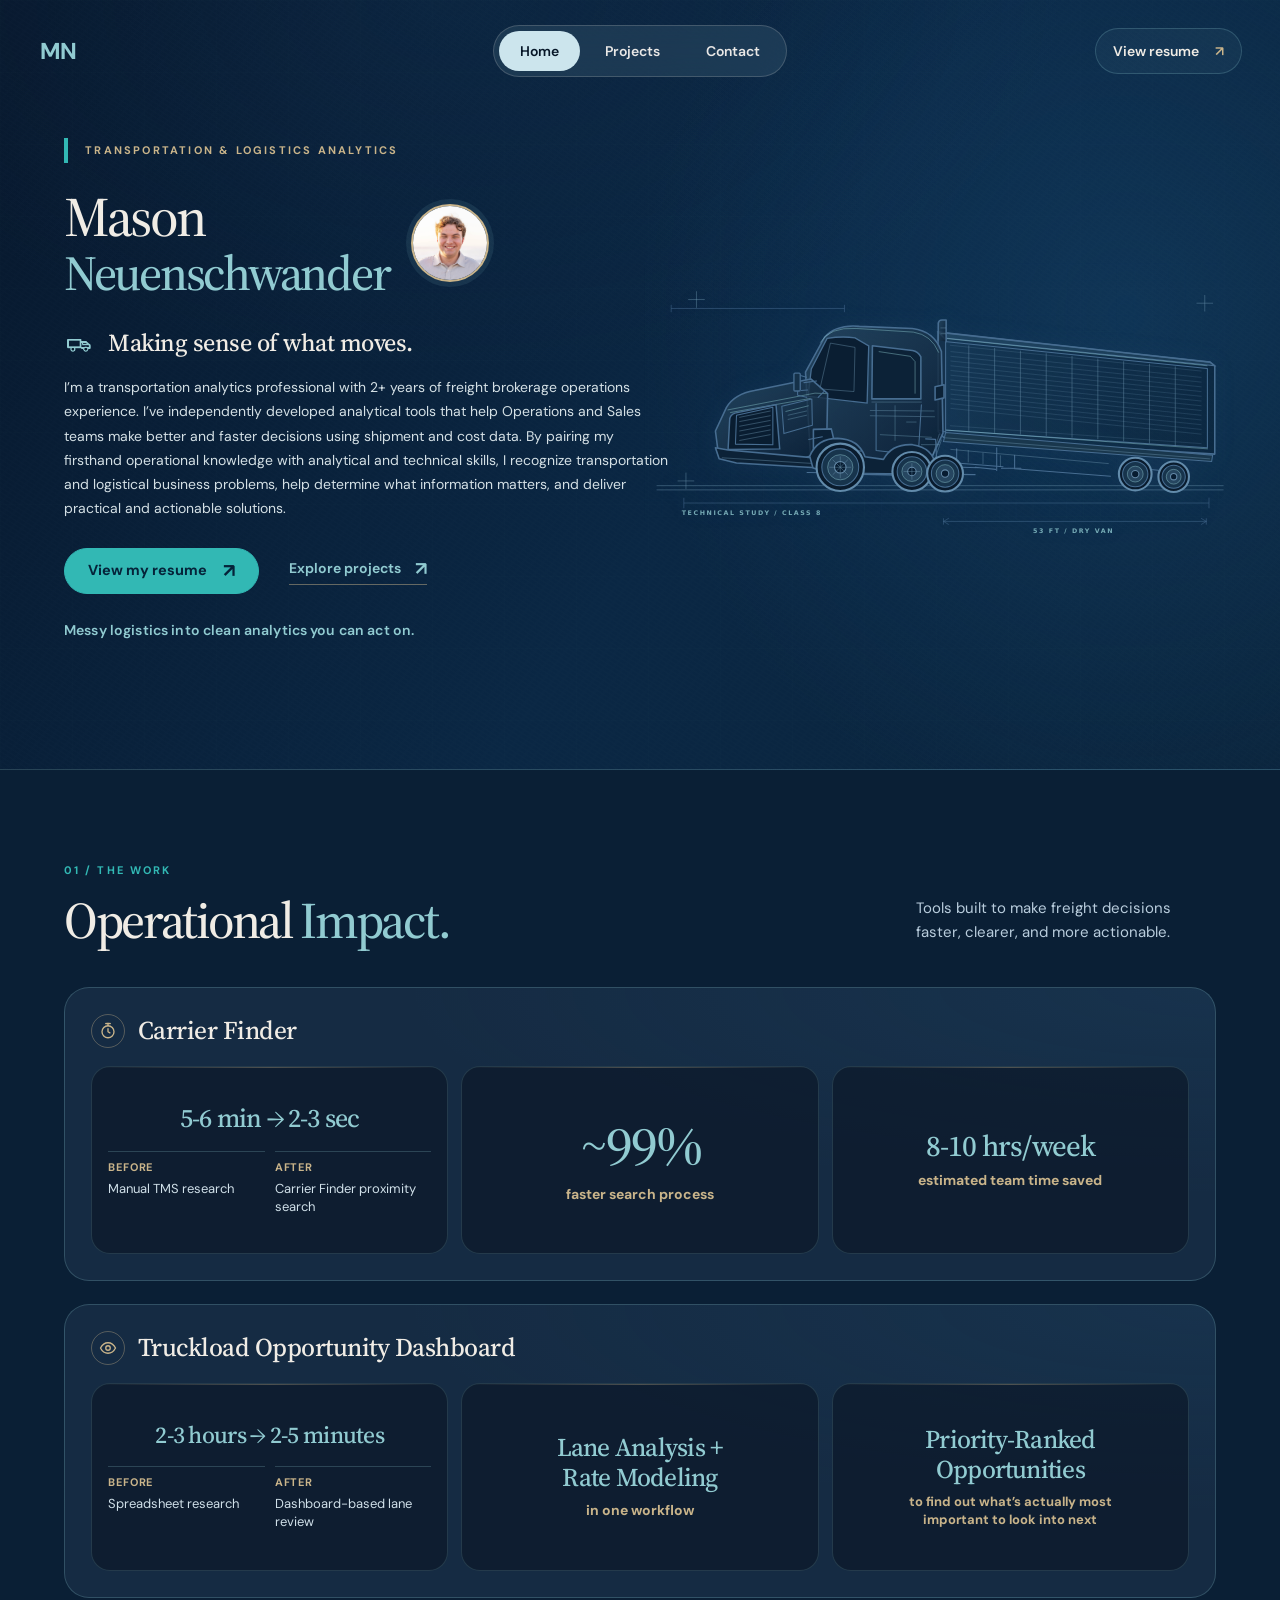
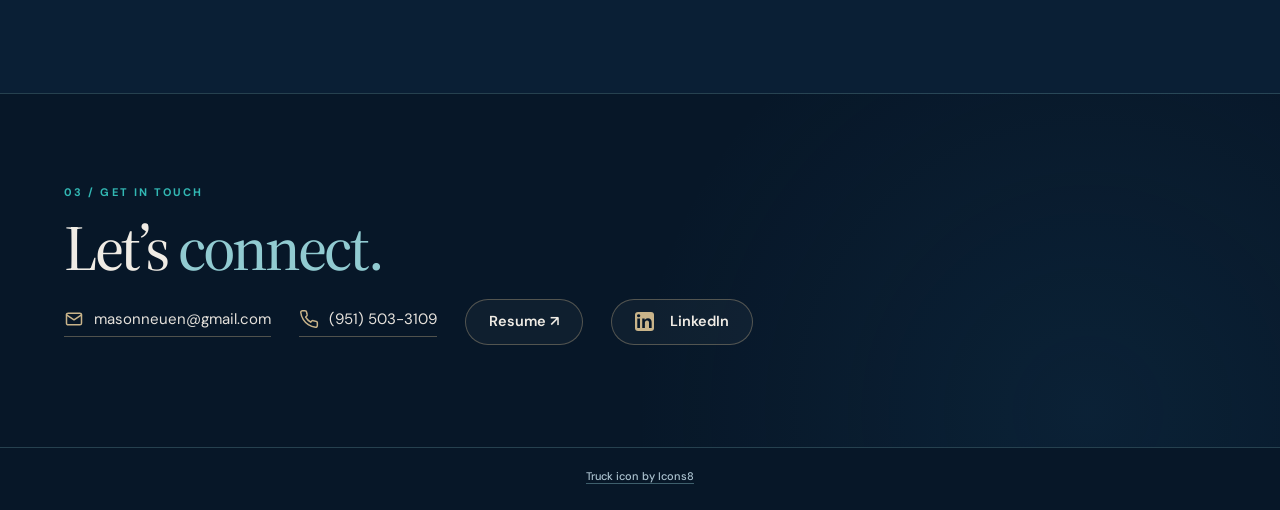
==== commit 2b46a26a: "Add files via upload" ====
--- a/index.html
+++ b/index.html
@@ -6,55 +6,51 @@
 <meta content="width=device-width,initial-scale=1" name="viewport"/>
 <title>Mason Neuenschwander | Transportation and Logistics Analytics</title>
 <script>document.documentElement.classList.add('js')</script>
-<meta content="Transportation and logistics analytics portfolio by Mason Neuenschwander, featuring Power BI work in carrier sourcing, margin analysis, and freight decision support." name="description"/><meta content="#071C32" name="theme-color"/><link href="https://masonneuen.com/" rel="canonical"/><link href="favicon.ico" rel="icon" sizes="any"/><link href="favicon-32.png" rel="icon" sizes="32x32" type="image/png"/><link href="apple-touch-icon.png" rel="apple-touch-icon" sizes="180x180"/><meta content="website" property="og:type"/><meta content="Mason Neuenschwander Portfolio" property="og:site_name"/><meta content="en_US" property="og:locale"/><meta content="Mason Neuenschwander | Transportation and Logistics Analytics" property="og:title"/><meta content="Transportation and logistics analytics portfolio by Mason Neuenschwander, featuring Power BI work in carrier sourcing, margin analysis, and freight decision support." property="og:description"/><meta content="https://masonneuen.com/" property="og:url"/><meta content="https://masonneuen.com/social-preview.png" property="og:image"/><meta content="1200" property="og:image:width"/><meta content="630" property="og:image:height"/><meta content="Mason Neuenschwander - Transportation and Logistics Analytics" property="og:image:alt"/><meta content="summary_large_image" name="twitter:card"/><meta content="Mason Neuenschwander | Transportation and Logistics Analytics" name="twitter:title"/><meta content="Transportation and logistics analytics portfolio by Mason Neuenschwander, featuring Power BI work in carrier sourcing, margin analysis, and freight decision support." name="twitter:description"/><meta content="https://masonneuen.com/social-preview.png" name="twitter:image"/><link rel="preconnect" href="https://fonts.googleapis.com"/>
-<link rel="preconnect" href="https://fonts.gstatic.com" crossorigin/>
-<link href="https://fonts.googleapis.com/css2?family=Bricolage+Grotesque:opsz,wght@12..96,400;12..96,500;12..96,600;12..96,700&family=Fraunces:ital,opsz,wght,SOFT,WONK@0,9..144,400,30,1;0,9..144,500,40,1;1,9..144,400,40,1;1,9..144,500,40,1&display=swap" rel="stylesheet"/>
+<meta content="Transportation and logistics analytics portfolio by Mason Neuenschwander, featuring Power BI work in carrier sourcing, margin analysis, and freight decision support." name="description"/><meta content="#071C32" name="theme-color"/><link href="https://masonneuen.com/" rel="canonical"/><link href="favicon.ico" rel="icon" sizes="any"/><link href="favicon-32.png" rel="icon" sizes="32x32" type="image/png"/><link href="apple-touch-icon.png" rel="apple-touch-icon" sizes="180x180"/><meta content="website" property="og:type"/><meta content="Mason Neuenschwander Portfolio" property="og:site_name"/><meta content="en_US" property="og:locale"/><meta content="Mason Neuenschwander | Transportation and Logistics Analytics" property="og:title"/><meta content="Transportation and logistics analytics portfolio by Mason Neuenschwander, featuring Power BI work in carrier sourcing, margin analysis, and freight decision support." property="og:description"/><meta content="https://masonneuen.com/" property="og:url"/><meta content="https://masonneuen.com/social-preview.png" property="og:image"/><meta content="1200" property="og:image:width"/><meta content="630" property="og:image:height"/><meta content="Mason Neuenschwander - Transportation and Logistics Analytics" property="og:image:alt"/><meta content="summary_large_image" name="twitter:card"/><meta content="Mason Neuenschwander | Transportation and Logistics Analytics" name="twitter:title"/><meta content="Transportation and logistics analytics portfolio by Mason Neuenschwander, featuring Power BI work in carrier sourcing, margin analysis, and freight decision support." name="twitter:description"/><meta content="https://masonneuen.com/social-preview.png" name="twitter:image"/><link href="https://fonts.googleapis.com" rel="preconnect"/>
+<link crossorigin="" href="https://fonts.gstatic.com" rel="preconnect"/>
+<link href="https://fonts.googleapis.com/css2?family=DM+Sans:wght@400;500;600;700&amp;family=Source+Serif+4:opsz,wght@8..60,400;8..60,500;8..60,600&amp;display=swap" rel="stylesheet"/>
 <link href="styles.css" rel="stylesheet"/>
 </head>
 <body><a class="skip-link" href="#main-content">Skip to main content</a>
 <header class="top">
-  <a class="brand" href="index.html" aria-label="Mason Neuenschwander — Home"><span class="brand-monogram" aria-hidden="true">M<span class="brand-star">/</span>N</span><span class="brand-name">Mason <strong>Neuenschwander</strong></span></a>
-  <nav class="site-nav" aria-label="Primary navigation">
-    <a aria-current="page" href="index.html">Home</a>
-    <a href="projects.html">Projects</a>
-    <a href="#contact">Contact</a>
-  </nav>
-  <a class="header-resume" href="resume.pdf" target="_blank" rel="noopener">View resume <span aria-hidden="true">↗</span></a>
+<a aria-label="Mason Neuenschwander — Home" class="brand" href="index.html"><span aria-hidden="true" class="brand-monogram">MN</span><span class="brand-name">Mason <strong>Neuenschwander</strong></span></a>
+<nav aria-label="Primary navigation" class="site-nav">
+<a aria-current="page" href="index.html">Home</a>
+<a href="projects.html">Projects</a>
+<a href="#contact">Contact</a>
+</nav>
+<a class="header-resume" href="resume.pdf" rel="noopener" target="_blank">View resume <span aria-hidden="true">↗</span></a>
 </header>
 <main id="main-content">
 <section class="hero" id="home-hero">
-  <div class="hero-noise" aria-hidden="true"></div>
-  
-  <div class="hero-inner wrap">
-    <div class="hero-content">
-      <p class="eyebrow"><span class="eyebrow-mark" aria-hidden="true">▰</span> TRANSPORTATION &amp; LOGISTICS ANALYTICS</p>
-      <h1>Mason <span>Neuenschwander</span></h1>
-      <div class="hero-rule" aria-hidden="true"><span></span><span>◆</span><span></span></div>
-      <p class="hero-tagline">Making sense of what moves.</p>
-      <p class="hero-summary">I’m a transportation analytics professional with 2+ years of freight brokerage operations experience. I’ve independently developed analytical tools that help Operations and Sales teams make better and faster decisions using shipment and cost data. By pairing my firsthand operational knowledge with analytical and technical skills, I recognize transportation and logistical business problems, help determine what information matters, and deliver practical and actionable solutions.</p>
-      <div class="hero-actions">
-        <a class="btn primary" href="resume.pdf" rel="noopener" target="_blank">View my resume <span aria-hidden="true">↗</span></a>
-        <a class="text-link" href="projects.html">Explore projects <span aria-hidden="true">↗</span></a>
-      </div>
-      <div class="hero-signature">
-        <img class="portrait" src="profile.png" width="560" height="560" alt="Portrait of Mason Neuenschwander" decoding="async"/>
-        <div><strong>Operations meets analysis.</strong><span>Real-world freight insight, built into better tools.</span></div>
-      </div>
-    </div>
-    <div class="freight-visual" aria-hidden="true">
-      <div class="blueprint-heading"><span>ENGINEERING STUDY / 001</span><span>FREIGHT BLUEPRINT</span></div>
-      <div class="blueprint-stage">
-        <span class="blueprint-target target-one"></span>
-        <span class="blueprint-target target-two"></span>
-        <img class="blueprint-truck" src="freight-blueprint.svg" width="900" height="500" alt="" decoding="async"/>
-      </div>
-      <div class="blueprint-footer"><span>TRANSPORTATION / ANALYTICS</span><span class="blueprint-footer-rule"></span><span>DESIGN / 01</span></div>
-    </div>
-  </div>
-  <div class="hero-bottom-rule" aria-hidden="true"><span>EST. 2024</span><span class="rule-center">THE PORTFOLIO</span><span>SCROLL TO EXPLORE ↓</span></div>
+<div aria-hidden="true" class="hero-noise"></div>
+<div class="hero-inner wrap">
+<div class="hero-content">
+<p class="eyebrow"><span aria-hidden="true" class="eyebrow-mark"></span> TRANSPORTATION &amp; LOGISTICS ANALYTICS</p>
+<div class="name-with-photo"><img alt="Mason Neuenschwander" class="name-portrait" decoding="async" height="560" src="profile.png" width="560"/><h1>Mason <span>Neuenschwander</span></h1></div>
+
+<p class="hero-tagline"><img alt="" class="tagline-icon" decoding="async" height="40" onerror="this.onerror=null;this.src='truck-icon-fallback.png'" src="https://img.icons8.com/ios7/100/91cbd1/interstate-truck.png" width="40"/><span>Making sense of what moves.</span></p>
+<p class="hero-summary">I’m a transportation analytics professional with 2+ years of freight brokerage operations experience. I’ve independently developed analytical tools that help Operations and Sales teams make better and faster decisions using shipment and cost data. By pairing my firsthand operational knowledge with analytical and technical skills, I recognize transportation and logistical business problems, help determine what information matters, and deliver practical and actionable solutions.</p>
+<div class="hero-actions">
+<a class="btn primary" href="resume.pdf" rel="noopener" target="_blank">View my resume <span aria-hidden="true">↗</span></a>
+<a class="text-link" href="projects.html">Explore projects <span aria-hidden="true">↗</span></a>
+</div>
+<p class="hero-signature-phrase">Messy logistics into clean analytics you can act on.</p>
+</div>
+<div aria-hidden="true" class="freight-visual">
+<div class="blueprint-heading"><span>ENGINEERING STUDY / 001</span><span>FREIGHT BLUEPRINT</span></div>
+<div class="blueprint-stage">
+<span class="blueprint-target target-one"></span>
+<span class="blueprint-target target-two"></span>
+<img alt="" class="blueprint-truck" decoding="async" height="500" src="freight-blueprint.svg" width="900"/>
+</div>
+<div class="blueprint-footer"><span>TRANSPORTATION / ANALYTICS</span><span class="blueprint-footer-rule"></span><span>DESIGN / 01</span></div>
+</div>
+</div>
+
 </section>
 <section class="wrap impact" id="impact">
-<div class="section-head"><div><p class="eyebrow section-eyebrow">01 / THE WORK</p><h2 class="section-title">Operational <em>Impact.</em></h2></div><p class="section-note">Tools built to make freight decisions faster, clearer, and more actionable.</p></div>
+<div class="section-head"><div><p class="eyebrow section-eyebrow">01 / THE WORK</p><h2 class="section-title">Operational <span class="heading-accent">Impact.</span></h2></div><p class="section-note">Tools built to make freight decisions faster, clearer, and more actionable.</p></div>
 <div class="impact-group">
 <div class="impact-heading">
 <svg aria-hidden="true" class="lucide" viewbox="0 0 24 24"><circle cx="12" cy="13" r="8"></circle><path d="M12 9v4l2.5 1.5"></path><path d="M9 2h6"></path><path d="M12 5V2"></path></svg>
@@ -62,24 +58,24 @@
 </div>
 <div class="metrics">
 <article class="metric-card metric-time-card">
-<svg aria-hidden="true" class="metric-icon lucide" viewbox="0 0 24 24"><path d="M10 2h4"></path><path d="M12 14v-4"></path><circle cx="12" cy="14" r="8"></circle></svg>
+
 <div class="metric-value metric-time">5-6 min → 2-3 sec</div>
 <div aria-label="Before and after process" class="before-after">
 <div><strong>Before</strong><span>Manual TMS research</span></div>
 <div><strong>After</strong><span>Carrier Finder proximity search</span></div>
 </div>
 </article>
-<article class="metric-card metric-centered metric-99">
-<svg aria-hidden="true" class="metric-icon lucide" viewbox="0 0 24 24"><circle cx="12" cy="12" r="8"></circle><circle cx="12" cy="12" r="4"></circle><circle cx="12" cy="12" r="1"></circle></svg>
+<article class="metric-card metric-centered metric-99 metric-compact">
+
 <div class="metric-value">~99%</div>
 <div class="metric-label">faster search process</div>
-<p class="metric-body">Historical carrier options surfaced in seconds instead of manual TMS research.</p>
+
 </article>
-<article class="metric-card metric-centered">
-<svg aria-hidden="true" class="metric-icon lucide" viewbox="0 0 24 24"><path d="M16 21v-2a4 4 0 0 0-4-4H6a4 4 0 0 0-4 4v2"></path><circle cx="9" cy="7" r="4"></circle><path d="M22 21v-2a4 4 0 0 0-3-3.87"></path><path d="M16 3.13a4 4 0 0 1 0 7.75"></path></svg>
+<article class="metric-card metric-centered metric-compact">
+
 <div class="metric-value">8-10 hrs/week</div>
 <div class="metric-label">estimated team time saved</div>
-<p class="metric-body">Based on a 10-person Operations team completing at least two carrier searches per person per day.</p>
+
 </article>
 </div>
 </div>
@@ -90,35 +86,34 @@
 </div>
 <div class="metrics">
 <article class="metric-card metric-time-card">
-<svg aria-hidden="true" class="metric-icon lucide" viewbox="0 0 24 24"><circle cx="12" cy="12" r="9"></circle><path d="M12 7v5l3 2"></path></svg>
+
 <div class="metric-value metric-time metric-time-long">2-3 hours → 2-5 minutes</div>
 <div aria-label="Before and after process" class="before-after">
 <div><strong>Before</strong><span>Spreadsheet research</span></div>
 <div><strong>After</strong><span>Dashboard-based lane review</span></div>
 </div>
 </article>
-<article class="metric-card metric-centered">
-<svg aria-hidden="true" class="metric-icon lucide" viewbox="0 0 24 24"><path d="M3 3v18h18"></path><path d="m7 16 4-5 4 3 5-7"></path></svg>
+<article class="metric-card metric-centered metric-compact">
+
 <div class="metric-value metric-text">Lane Analysis + Rate Modeling</div>
 <div class="metric-label">in one workflow</div>
-<p class="metric-body">Visibility and interactive modeling for Carrier Sales teams, so they can make decisions faster.</p>
+
 </article>
-<article class="metric-card metric-centered priority-card">
-<svg aria-hidden="true" class="metric-icon lucide" viewbox="0 0 24 24"><path d="M3 3v18h18"></path><path d="M7 17v-4"></path><path d="M11 17V9"></path><path d="M15 17v-6"></path><path d="M19 17V5"></path></svg>
+<article class="metric-card metric-centered priority-card metric-compact">
+
 <div class="metric-value metric-text">Priority-Ranked Opportunities</div>
 <div class="metric-label">to find out what’s actually most important to look into next</div>
-<p class="metric-body">Lane rankings combining shipment volume, opportunity, and ops feedback.</p>
+
 </article>
 </div>
 </div>
 </section>
-<section class="work-gateway wrap" aria-label="Featured project"><div class="gateway-kicker"><span>02 / SELECTED PROJECT</span><span>✳</span></div>
-<div class="gateway-content"><div><p class="gateway-label">INTERACTIVE POWER BI REPORT</p><h2>From raw numbers to <em>clearer routes.</em></h2><p>Explore the Truckload Margin &amp; Cost Analysis project, including interactive profitability, carrier cost, and lane-priority analysis.</p><a class="text-link" href="projects.html">Explore the case study <span aria-hidden="true">↗</span></a></div><div class="gateway-graphic" aria-hidden="true"><div class="gateway-ring"></div><div class="gateway-ring inner"></div><span class="gateway-node one"></span><span class="gateway-node two"></span><span class="gateway-node three"></span><span class="gateway-line first"></span><span class="gateway-line second"></span><span class="gateway-center">MN<br/><small>DATA / ROUTES</small></span></div></div></section>
+
 <section class="contact" id="contact">
 <div class="wrap contact-inner">
 <p class="eyebrow section-eyebrow">03 / GET IN TOUCH</p>
-<h2>Let’s <em>connect.</em></h2>
-<p class="contact-intro">Interested in transportation analytics, operational improvement, or the work behind these projects? Reach out below.</p>
+<h2>Let’s <span class="heading-accent">connect.</span></h2>
+
 <div class="contact-links">
 <a class="contact-plain" href="mailto:masonneuen@gmail.com">
 <svg aria-hidden="true" class="contact-icon lucide" viewbox="0 0 24 24"><rect height="14" rx="2" width="18" x="3" y="5"></rect><path d="m3 7 9 6 9-6"></path></svg>
@@ -135,5 +130,5 @@
 </section>
 </main>
 <script src="script.js"></script>
-</body>
+<footer class="site-credits"><a href="https://icons8.com/icon/4533/semi-truck" rel="noopener noreferrer" target="_blank">Truck icon by Icons8</a></footer></body>
 </html>
--- a/styles.css
+++ b/styles.css
@@ -95,7 +95,7 @@
 .section-title em,.contact h2 em,.projects-intro h1 em,.gateway-content h2 em,#truckload-report>h2 em{font-style:italic;font-weight:400;color:var(--teal)}
 .section-note{max-width:300px;margin:0 0 5px;color:#b9cddd;font-size:15px;line-height:1.6}
 .impact-group{padding:29px;border:1px solid var(--line);border-radius:25px;background:radial-gradient(ellipse at right top,rgba(37,103,148,.12),transparent 50%),var(--panel);position:relative;overflow:hidden}
-.impact-group::before{content:"✳";position:absolute;right:23px;top:-5px;font-size:110px;font-weight:400;line-height:1;color:rgba(201,180,138,.035);pointer-events:none}
+.impact-group::before{content:none;position:absolute;right:23px;top:-5px;font-size:110px;font-weight:400;line-height:1;color:rgba(201,180,138,.035);pointer-events:none}
 .impact-group + .impact-group{margin-top:23px}
 .impact-heading{display:flex;align-items:center;gap:13px;margin-bottom:21px}
 .impact-heading .lucide{width:34px;height:34px;padding:7px;flex:0 0 auto;border:1px solid rgba(201,180,138,.36);border-radius:50%;color:var(--gold)}
@@ -141,7 +141,7 @@
 
 /* Contact: rich dark section */
 .contact{position:relative;padding:90px 0 102px;border-top:1px solid var(--line);background:radial-gradient(circle at 85% 90%,rgba(37,103,148,.13),transparent 40%),var(--night)}
-.contact::before{content:"✳";position:absolute;right:9%;top:1px;font-size:210px;line-height:1;color:rgba(201,180,138,.045);pointer-events:none}
+.contact::before{content:none;position:absolute;right:9%;top:1px;font-size:210px;line-height:1;color:rgba(201,180,138,.045);pointer-events:none}
 .contact-inner{position:relative;z-index:1}
 .contact h2{font:500 clamp(45px,5vw,76px)/1.1 var(--serif);letter-spacing:-.045em;margin:0 0 15px}
 .contact-intro{max-width:610px;margin:0 0 33px;color:#cadbe4;font-size:16px}
@@ -327,3 +327,163 @@
 @media (prefers-reduced-motion:reduce){.blueprint-truck{animation:none}}
 
 @media (max-width:600px){.hero-tagline{font-size:21px;margin-bottom:14px}}
+
+/* === Portfolio refinement, November 2026. Purposeful, non-italic editorial typography === */
+:root{
+  --serif:"Source Serif 4", Georgia, "Times New Roman", serif;
+  --sans:"DM Sans", ui-sans-serif, system-ui, -apple-system, sans-serif;
+}
+*,*::before,*::after{font-style:normal!important}
+.heading-accent{color:var(--teal);font-weight:500}
+.clean-amp{font:500 .86em var(--sans);color:inherit;vertical-align:.045em;letter-spacing:-.02em}
+/* Replace the circular logo ornament with an understated two-letter mark. */
+.brand-monogram{border:0;border-radius:0;background:none;box-shadow:none;width:auto;height:auto;font:750 23px/1 var(--sans);letter-spacing:-.065em;color:var(--teal);padding:0 2px}
+.brand-star{display:none}
+.brand-name{font-family:var(--sans);font-size:13px;font-weight:600;letter-spacing:.01em}
+.site-credits{padding:20px 5vw 25px;background:#071728;border-top:1px solid var(--line);text-align:center;font:500 11px/1.6 var(--sans);color:#adc4d1}
+.site-credits a{text-decoration:underline;text-underline-offset:3px;text-decoration-color:rgba(145,203,209,.4)}
+.site-credits a:hover{color:#fff}
+/* Hero stays portfolio-focused, not service-offer-oriented. */
+.eyebrow-mark{width:4px;height:25px;background:var(--aqua);vertical-align:middle;transform:translateY(-1px);margin-right:12px}
+.hero-content{max-width:670px}
+.hero h1{font-size:clamp(46px,4.35vw,70px);line-height:1.03;letter-spacing:-.044em;margin:0}
+.hero h1 span{margin-top:3px;font-size:.88em;color:var(--teal);letter-spacing:-.046em}
+.name-with-photo{display:flex;align-items:center;gap:22px;margin:0 0 28px;max-width:100%}
+.name-portrait{width:78px;height:78px;flex:0 0 78px;border-radius:50%;object-fit:cover;border:2px solid var(--gold);box-shadow:0 0 0 5px rgba(145,203,209,.10);order:2}
+.hero-tagline{display:flex;align-items:center;gap:14px;margin:0 0 17px;color:#f0ece5;font:500 clamp(21px,1.9vw,29px)/1.3 var(--serif)}
+.tagline-icon{width:30px;height:30px;flex:0 0 30px;object-fit:contain}
+.hero-signature-phrase{margin:26px 0 0;color:#91cbd1;font:600 clamp(13px,1.1vw,16px)/1.5 var(--sans);letter-spacing:.01em}
+.hero-inner{min-height:700px;padding-bottom:75px}
+.freight-visual{border:0;border-radius:0;box-shadow:none;background:none;overflow:visible;top:168px;right:-2%;width:53%;height:445px}
+.blueprint-heading,.blueprint-footer,.blueprint-target{display:none!important}
+.blueprint-stage{inset:0;background:none;overflow:visible}
+.blueprint-stage::before{display:none}
+.blueprint-truck{filter:drop-shadow(0 0 10px rgba(71,109,145,.10));object-fit:contain}
+/* Avoid Safari's emoji substitution for decorative asterisks, including CSS-generated ones. */
+.impact-group::before,.contact::before,.gateway-kicker span:last-child{content:none!important;display:none!important}
+/* KPI value and explanation are one centered visual unit. No icon overlaps. */
+.impact-group{padding:26px}
+.impact-heading{margin-bottom:18px}
+.metrics{gap:13px}
+.metric-card{min-height:188px;justify-content:center;align-items:center;text-align:center;padding:24px 16px;gap:0}
+.metric-card .metric-icon{display:none}
+.metric-card .metric-value{padding:0!important;overflow-wrap:normal;word-break:normal;line-height:1.11;letter-spacing:-.03em;text-wrap:balance}
+.metric-value{font-size:clamp(25px,2.3vw,35px)}
+.metric-card .metric-time{font-size:clamp(23px,2.05vw,33px)}
+.metric-card .metric-time-long{font-size:clamp(21px,1.85vw,28px)}
+.metric-card .metric-text{font-size:clamp(23px,2vw,29px);line-height:1.15}
+.metric-99 .metric-value{font-size:clamp(52px,4.3vw,67px)}
+.metric-card .metric-label{margin-top:9px;font-size:14px;line-height:1.35;letter-spacing:0;max-width:29ch;text-wrap:balance}
+.metric-card .metric-body{display:none}
+.before-after{margin-top:18px;padding-top:0;width:100%;gap:10px;text-align:left}
+.before-after>div{padding-top:9px}
+.before-after strong{margin-bottom:5px;letter-spacing:.08em}
+.priority-card .metric-label{font-size:13px}
+/* Small, consistently spaced case-study panels. */
+.case-new{padding:12px clamp(20px,3.5vw,43px) 36px}
+.case-page{padding:29px 0 31px;border-bottom:1px solid var(--line)}
+.case-page:last-of-type{border-bottom:0}
+.case-page-numeral{margin:0 0 10px;color:var(--aqua);font:700 10px/1.4 var(--sans);letter-spacing:.17em}
+.case-page-question{margin:0 0 11px;font:500 clamp(23px,2.55vw,34px)/1.24 var(--serif);color:var(--ink);letter-spacing:-.025em}
+.case-page-label{margin:0 0 13px;color:var(--gold);font:700 14px/1.35 var(--sans)}
+.case-page-body{margin:0 0 12px;color:#d5e2e9;font:400 15.5px/1.7 var(--sans);max-width:920px}
+.case-page-body:last-child{margin-bottom:0}
+.case-new-details{padding-top:22px}
+.case-new-details>h3{margin:0 0 19px;font:500 28px/1.2 var(--serif);color:var(--ink)}
+.case-details-group{padding:18px 20px;border:1px solid var(--line);border-radius:15px;background:rgba(7,24,41,.46);margin-bottom:13px}
+.case-details-group h4{margin:0 0 11px;color:var(--teal);font:700 15px/1.4 var(--sans)}
+.case-details-group p,.case-details-group li{font:400 14px/1.68 var(--sans);color:#d5e2e9}
+.case-details-group p{margin:0}
+.priority-list{margin:0;padding:0;list-style:none;display:grid;gap:10px}
+.priority-list li{padding-left:0}
+.priority-list strong{color:var(--gold);font-weight:700}
+.project-footer>span:empty{display:none}
+/* Mobile: make all editorial content and the full truck illustration visible and independent. */
+@media(max-width:1100px){
+  .freight-visual{right:-4%;width:53%;opacity:.62}
+  .hero-content{max-width:590px}
+  .hero-content::before{background:linear-gradient(90deg,rgba(7,24,45,.5) 55%,transparent)}
+  .name-portrait{width:70px;height:70px;flex-basis:70px}
+}
+@media(max-width:990px){
+  .hero-inner{min-height:0;display:flex;flex-direction:column;align-items:stretch;padding-top:118px;padding-bottom:48px}
+  .hero-content{max-width:680px}
+  .hero-content::before{display:none}
+  .freight-visual{position:relative;inset:auto;width:min(100%,720px);height:auto;aspect-ratio:1160/610;margin:25px auto 0;opacity:1}
+  .blueprint-stage{inset:0}
+  .hero h1{font-size:clamp(47px,7vw,69px)}
+  .hero-summary{max-width:720px;font-size:15.5px}
+  .impact-group{padding:22px}
+}
+@media(max-width:700px){
+  :root{--wrap:calc(100% - 36px)}
+  .top{display:grid;grid-template-columns:1fr auto;row-gap:10px;padding-top:15px;gap:9px}
+  .brand-monogram{font-size:23px;width:auto;height:auto}
+  .site-nav{grid-column:2;grid-row:1;gap:0;padding:4px}
+  .site-nav a{padding:8px 11px;font-size:12px}
+  .header-resume{grid-column:1/-1;grid-row:2;justify-self:end;padding:7px 14px;min-height:31px}
+  .hero-inner{padding-top:129px;padding-bottom:39px}
+  .hero h1{font-size:clamp(34px,7.45vw,48px);letter-spacing:-.035em}
+  .hero h1 span{font-size:.88em;letter-spacing:-.035em}
+  .name-with-photo{gap:12px;margin-bottom:19px}
+  .name-portrait{width:60px;height:60px;flex-basis:60px}
+  .eyebrow{font-size:10px;letter-spacing:.105em;margin-bottom:17px}
+  .eyebrow-mark{height:18px;margin-right:8px}
+  .hero-tagline{font-size:clamp(20px,5.25vw,26px);gap:9px;margin-bottom:13px}
+  .tagline-icon{width:27px;height:27px;flex-basis:27px}
+  .hero-summary{font-size:15px;line-height:1.67}
+  .hero-actions{margin-top:23px;gap:14px}
+  .hero-signature-phrase{margin-top:24px;font-size:13px}
+  .freight-visual{margin-top:22px;width:100%;aspect-ratio:1160/610;min-height:0;height:auto}
+  .hero{min-height:0}
+  .impact{padding:54px 0 60px}
+  .section-title{font-size:clamp(35px,8vw,45px)}
+  .section-note{font-size:14px}
+  .impact-heading h3{font-size:clamp(20px,5.2vw,25px)}
+  .metric-card{min-height:155px;padding:22px 20px}
+  .metric-card .metric-value{font-size:clamp(28px,7.5vw,39px)}
+  .metric-card .metric-time{font-size:clamp(25px,6.4vw,36px)}
+  .metric-card .metric-time-long{font-size:clamp(23px,6vw,33px)}
+  .metric-card .metric-text{font-size:clamp(25px,6.2vw,34px)}
+  .metric-99 .metric-value{font-size:58px}
+  .metric-card .metric-label{font-size:14px;margin-top:8px}
+  .before-after{margin-top:16px;grid-template-columns:1fr 1fr;gap:11px}
+  .before-after>div{padding-top:9px}
+  .before-after span{font-size:12px}
+  .contact{padding:57px 0 65px}
+  .contact h2{font-size:clamp(40px,11vw,52px)}
+  .projectspage{padding:47px 0 75px}
+  .projects-intro h1{font-size:clamp(45px,9.8vw,59px)}
+  .project-index-layout{padding:24px;border-radius:20px}
+  #truckload-report>h2{font-size:clamp(34px,8vw,42px);max-width:100%}
+  .case-new{padding:8px 19px 24px}
+  .case-page{padding-block:24px}
+  .case-page-question{font-size:25px}
+  .case-details-group{padding:16px}
+  .report-label{font-size:9px;letter-spacing:.11em}
+  .embed{min-height:310px;aspect-ratio:1.12}
+}
+@media(max-width:420px){
+  :root{--wrap:calc(100% - 28px)}
+  .top{width:calc(100% - 22px)}
+  .site-nav a{font-size:11px;padding:7px 8px}
+  .hero h1{font-size:clamp(29px,7.4vw,35px)}
+  .hero h1 span{font-size:.92em}
+  .name-portrait{width:52px;height:52px;flex-basis:52px}
+  .name-with-photo{gap:8px}
+  .hero-inner{padding-top:128px}
+  .hero-tagline{font-size:19px}
+  .hero-actions{align-items:flex-start;flex-direction:column}
+  .metric-card .metric-time-long{font-size:25px}
+  .metric-card .metric-text{font-size:26px}
+  .metric-card .metric-time{font-size:26px}
+  .before-after{grid-template-columns:1fr 1fr}
+  .contact-links{gap:18px}
+  .contact-plain{font-size:14px}
+  .projects-intro h1{font-size:46px}
+  #truckload-report>h2{font-size:34px}
+}
+/* Avoid blank KPI cards in capture tools, Safari scroll restoration and reduced-motion contexts. */
+.js .metric-card.reveal-ready,.js .metric-card.reveal-ready.is-visible{opacity:1!important;transform:none!important;transition:none!important}
+/* Only the requested MN mark appears in the global header. */
+.brand-name{display:none!important}
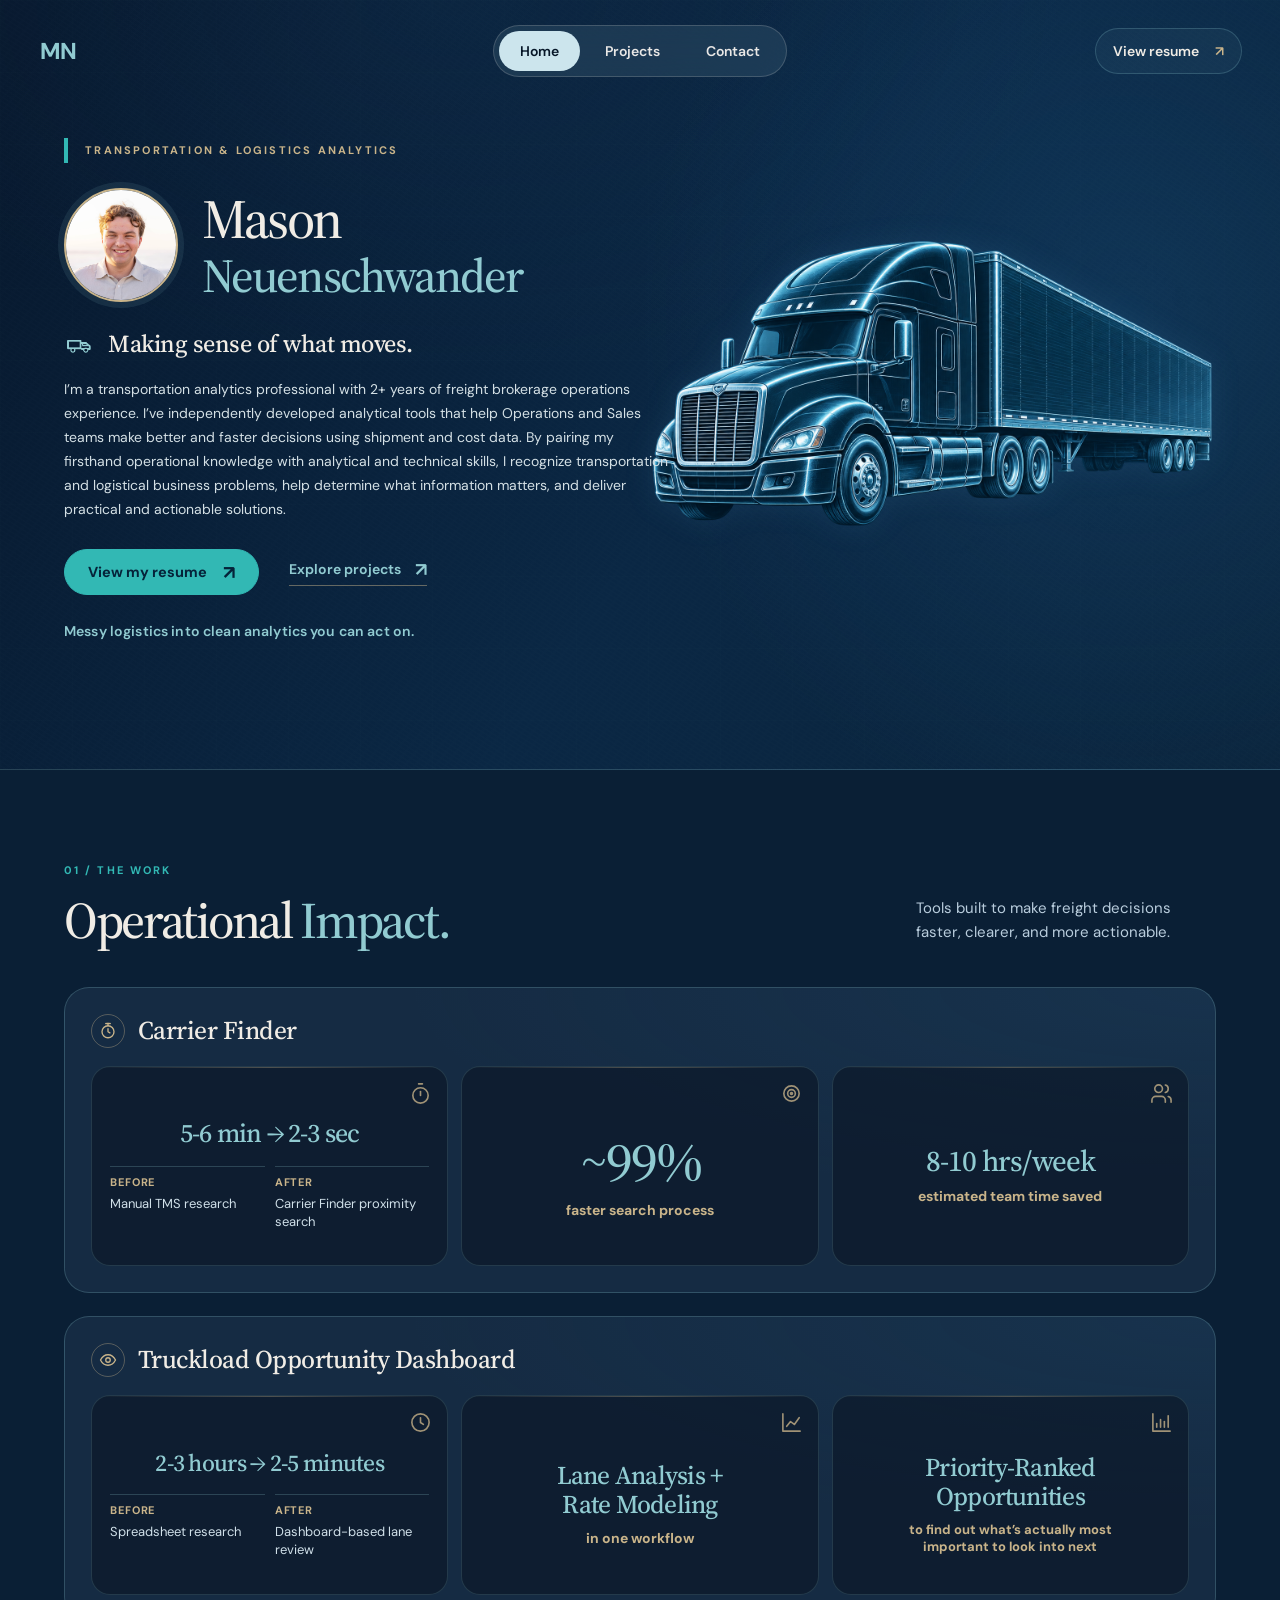
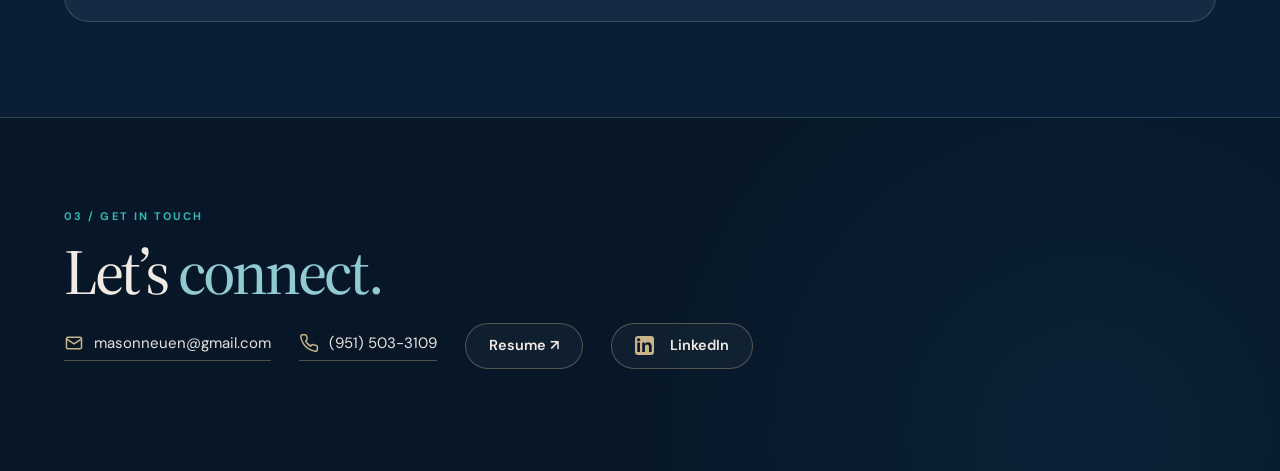
==== commit fc955559: "Add files via upload" ====
--- a/index.html
+++ b/index.html
@@ -28,8 +28,7 @@
 <div class="hero-content">
 <p class="eyebrow"><span aria-hidden="true" class="eyebrow-mark"></span> TRANSPORTATION &amp; LOGISTICS ANALYTICS</p>
 <div class="name-with-photo"><img alt="Mason Neuenschwander" class="name-portrait" decoding="async" height="560" src="profile.png" width="560"/><h1>Mason <span>Neuenschwander</span></h1></div>
-
-<p class="hero-tagline"><img alt="" class="tagline-icon" decoding="async" height="40" onerror="this.onerror=null;this.src='truck-icon-fallback.png'" src="https://img.icons8.com/ios7/100/91cbd1/interstate-truck.png" width="40"/><span>Making sense of what moves.</span></p>
+<p class="hero-tagline"><img alt="" class="tagline-icon" decoding="async" height="40" src="truck-icon-fallback.png" width="40"/><span>Making sense of what moves.</span></p>
 <p class="hero-summary">I’m a transportation analytics professional with 2+ years of freight brokerage operations experience. I’ve independently developed analytical tools that help Operations and Sales teams make better and faster decisions using shipment and cost data. By pairing my firsthand operational knowledge with analytical and technical skills, I recognize transportation and logistical business problems, help determine what information matters, and deliver practical and actionable solutions.</p>
 <div class="hero-actions">
 <a class="btn primary" href="resume.pdf" rel="noopener" target="_blank">View my resume <span aria-hidden="true">↗</span></a>
@@ -42,12 +41,11 @@
 <div class="blueprint-stage">
 <span class="blueprint-target target-one"></span>
 <span class="blueprint-target target-two"></span>
-<img alt="" class="blueprint-truck" decoding="async" height="500" src="freight-blueprint.svg" width="900"/>
+<img alt="" class="blueprint-truck" decoding="async" height="1024" src="freight-blueprint.png" width="1536"/>
 </div>
 <div class="blueprint-footer"><span>TRANSPORTATION / ANALYTICS</span><span class="blueprint-footer-rule"></span><span>DESIGN / 01</span></div>
 </div>
 </div>
-
 </section>
 <section class="wrap impact" id="impact">
 <div class="section-head"><div><p class="eyebrow section-eyebrow">01 / THE WORK</p><h2 class="section-title">Operational <span class="heading-accent">Impact.</span></h2></div><p class="section-note">Tools built to make freight decisions faster, clearer, and more actionable.</p></div>
@@ -57,25 +55,20 @@
 <h3>Carrier Finder</h3>
 </div>
 <div class="metrics">
-<article class="metric-card metric-time-card">
-
+<article class="metric-card metric-time-card"><svg aria-hidden="true" class="metric-icon lucide" viewbox="0 0 24 24"><path d="M10 2h4"></path><path d="M12 14v-4"></path><circle cx="12" cy="14" r="8"></circle></svg>
 <div class="metric-value metric-time">5-6 min → 2-3 sec</div>
 <div aria-label="Before and after process" class="before-after">
 <div><strong>Before</strong><span>Manual TMS research</span></div>
 <div><strong>After</strong><span>Carrier Finder proximity search</span></div>
 </div>
 </article>
-<article class="metric-card metric-centered metric-99 metric-compact">
-
+<article class="metric-card metric-centered metric-99 metric-compact"><svg aria-hidden="true" class="metric-icon lucide" viewbox="0 0 24 24"><circle cx="12" cy="12" r="8"></circle><circle cx="12" cy="12" r="4"></circle><circle cx="12" cy="12" r="1"></circle></svg>
 <div class="metric-value">~99%</div>
 <div class="metric-label">faster search process</div>
-
 </article>
-<article class="metric-card metric-centered metric-compact">
-
+<article class="metric-card metric-centered metric-compact"><svg aria-hidden="true" class="metric-icon lucide" viewbox="0 0 24 24"><path d="M16 21v-2a4 4 0 0 0-4-4H6a4 4 0 0 0-4 4v2"></path><circle cx="9" cy="7" r="4"></circle><path d="M22 21v-2a4 4 0 0 0-3-3.87"></path><path d="M16 3.13a4 4 0 0 1 0 7.75"></path></svg>
 <div class="metric-value">8-10 hrs/week</div>
 <div class="metric-label">estimated team time saved</div>
-
 </article>
 </div>
 </div>
@@ -85,35 +78,28 @@
 <h3>Truckload Opportunity Dashboard</h3>
 </div>
 <div class="metrics">
-<article class="metric-card metric-time-card">
-
+<article class="metric-card metric-time-card"><svg aria-hidden="true" class="metric-icon lucide" viewbox="0 0 24 24"><circle cx="12" cy="12" r="9"></circle><path d="M12 7v5l3 2"></path></svg>
 <div class="metric-value metric-time metric-time-long">2-3 hours → 2-5 minutes</div>
 <div aria-label="Before and after process" class="before-after">
 <div><strong>Before</strong><span>Spreadsheet research</span></div>
 <div><strong>After</strong><span>Dashboard-based lane review</span></div>
 </div>
 </article>
-<article class="metric-card metric-centered metric-compact">
-
+<article class="metric-card metric-centered metric-compact"><svg aria-hidden="true" class="metric-icon lucide" viewbox="0 0 24 24"><path d="M3 3v18h18"></path><path d="m7 16 4-5 4 3 5-7"></path></svg>
 <div class="metric-value metric-text">Lane Analysis + Rate Modeling</div>
 <div class="metric-label">in one workflow</div>
-
 </article>
-<article class="metric-card metric-centered priority-card metric-compact">
-
+<article class="metric-card metric-centered priority-card metric-compact"><svg aria-hidden="true" class="metric-icon lucide" viewbox="0 0 24 24"><path d="M3 3v18h18"></path><path d="M7 17v-4"></path><path d="M11 17V9"></path><path d="M15 17v-6"></path><path d="M19 17V5"></path></svg>
 <div class="metric-value metric-text">Priority-Ranked Opportunities</div>
 <div class="metric-label">to find out what’s actually most important to look into next</div>
-
 </article>
 </div>
 </div>
 </section>
-
 <section class="contact" id="contact">
 <div class="wrap contact-inner">
 <p class="eyebrow section-eyebrow">03 / GET IN TOUCH</p>
 <h2>Let’s <span class="heading-accent">connect.</span></h2>
-
 <div class="contact-links">
 <a class="contact-plain" href="mailto:masonneuen@gmail.com">
 <svg aria-hidden="true" class="contact-icon lucide" viewbox="0 0 24 24"><rect height="14" rx="2" width="18" x="3" y="5"></rect><path d="m3 7 9 6 9-6"></path></svg>
@@ -130,5 +116,5 @@
 </section>
 </main>
 <script src="script.js"></script>
-<footer class="site-credits"><a href="https://icons8.com/icon/4533/semi-truck" rel="noopener noreferrer" target="_blank">Truck icon by Icons8</a></footer></body>
+</body>
 </html>
--- a/styles.css
+++ b/styles.css
@@ -487,3 +487,96 @@
 .js .metric-card.reveal-ready,.js .metric-card.reveal-ready.is-visible{opacity:1!important;transform:none!important;transition:none!important}
 /* Only the requested MN mark appears in the global header. */
 .brand-name{display:none!important}
+
+
+/* Final revision tweaks: remove projects hero/index and use AI truck asset per user reference */
+.projectspage{padding-top:58px}
+.project-footer{justify-content:flex-end}
+.freight-visual{top:152px;right:-1.5%;width:54%;height:470px}
+.blueprint-truck{filter:drop-shadow(0 0 18px rgba(145,203,209,.12)) drop-shadow(0 0 42px rgba(40,122,170,.12));object-fit:contain}
+@media (max-width:1240px){.freight-visual{right:-3%;width:56%;height:450px}}
+@media (max-width:990px){.projectspage{padding-top:34px}.freight-visual{right:-14%;top:198px;width:69%;height:420px;opacity:.56}}
+@media (max-width:720px){.projectspage{padding-top:28px}.freight-visual{right:-20%;top:212px;width:76%;height:360px;opacity:.46}}
+
+
+/* Precision revisions: profile left of name, source-authentic truck image, KPI icons and nested project details. */
+.name-with-photo{display:flex;align-items:center;gap:24px;max-width:100%;margin-bottom:26px}
+.name-portrait{order:0;flex:0 0 114px;width:114px;height:114px;object-fit:cover;object-position:center;border-radius:50%;border:2px solid var(--gold);box-shadow:0 0 0 6px rgba(145,203,209,.10)}
+.name-with-photo h1{min-width:0;flex:1;margin:0;font-size:clamp(43px,4.3vw,65px);line-height:1.04}
+.name-with-photo h1 span{font-size:.86em;letter-spacing:-.04em}
+/* Uploaded PNG remains byte-for-byte identical to the user's reference image. */
+.freight-visual{top:135px;right:-2%;width:54%;height:490px;overflow:visible}
+.blueprint-stage{overflow:visible}
+.blueprint-truck{object-fit:contain;object-position:center;filter:drop-shadow(0 0 14px rgba(76,151,203,.13));}
+/* Reintroduce compact, non-emoji vector icons to metrics. */
+.metric-card{position:relative;padding:44px 18px 25px;min-height:200px}
+.metric-card .metric-icon{display:block!important;position:absolute;right:15px;top:15px;width:23px;height:23px;color:var(--gold);opacity:.78;pointer-events:none;fill:none;stroke:currentColor;stroke-width:1.7;stroke-linecap:round;stroke-linejoin:round}
+.metric-card .metric-value{width:100%;max-width:100%;padding:0!important}
+.metric-card.metric-centered{justify-content:center}
+/* Projects page begins with its single heading; no project selector or illustrative extra panel. */
+.projectspage{padding-top:53px}
+.projects-page-title{margin:0 0 44px;font:500 clamp(45px,5vw,70px)/1.1 var(--serif);letter-spacing:-.04em;color:var(--ink)}
+/* Case study: independent question accordions and nested details. */
+.case-study{margin-top:38px}
+.case-study-title{font:500 clamp(23px,2.4vw,32px)/1.25 var(--serif);letter-spacing:-.025em;margin:0 0 18px;color:var(--ink)}
+.case-study-title span{color:var(--teal)}
+.case-accordion{display:grid;gap:12px}
+.case-step,.case-details-outer{border:1px solid rgba(145,203,209,.28);background:var(--panel);border-radius:18px;overflow:hidden}
+.case-step>summary,.case-details-outer>summary,.case-detail-item>summary{list-style:none;display:flex;align-items:center;justify-content:space-between;gap:18px;cursor:pointer;user-select:none}
+.case-step>summary::-webkit-details-marker,.case-details-outer>summary::-webkit-details-marker,.case-detail-item>summary::-webkit-details-marker{display:none}
+.case-step>summary{padding:23px 25px}
+.step-heading{display:flex;flex-direction:column;gap:7px;min-width:0}
+.step-question{font:500 clamp(20px,2vw,27px)/1.3 var(--serif);color:var(--ink)}
+.step-subtitle{font:700 13px/1.5 var(--sans);color:var(--gold);letter-spacing:.01em}
+.accordion-indicator{position:relative;flex:0 0 27px;width:27px;height:27px;border-radius:50%;border:1px solid rgba(145,203,209,.35)}
+.accordion-indicator::before,.accordion-indicator::after{content:"";position:absolute;left:7px;right:7px;top:12px;height:1.6px;border-radius:2px;background:var(--teal)}
+.accordion-indicator::after{transform:rotate(90deg)}
+details[open]>summary>.accordion-indicator::after{transform:rotate(0deg)}
+.case-step>summary:hover,.case-details-outer>summary:hover,.case-detail-item>summary:hover{background:rgba(145,203,209,.07)}
+.case-step[open]>summary,.case-details-outer[open]>summary,.case-detail-item[open]>summary{border-bottom:1px solid var(--line)}
+.step-answer{padding:20px 25px 24px;background:rgba(7,24,41,.31)}
+.step-answer p{margin:0 0 13px;color:#d5e2e9;font:400 15.5px/1.75 var(--sans);max-width:850px}
+.step-answer p:last-child{margin-bottom:0}
+.case-details-outer>summary{padding:20px 25px;font:500 25px/1.3 var(--serif)}
+.case-details-inner{padding:15px;display:grid;gap:12px}
+.case-detail-item{border:1px solid var(--line);border-radius:13px;background:rgba(7,24,41,.42);overflow:hidden}
+.case-detail-item>summary{padding:16px 18px;font:700 15px/1.4 var(--sans)}
+.detail-label{display:flex;gap:13px;align-items:center;color:var(--teal)}
+.detail-icon{width:23px;height:23px;color:var(--gold);stroke:currentColor;fill:none;stroke-width:1.6;stroke-linecap:round;stroke-linejoin:round;flex:0 0 23px}
+.detail-answer{padding:17px 20px 21px}
+.detail-answer p,.detail-answer li{font:400 14.5px/1.7 var(--sans);color:#d5e2e9}
+.detail-answer p{margin:0}
+.detail-answer .priority-list{margin:0;padding:0;list-style:none;display:grid;gap:10px}
+.detail-answer .priority-list strong{color:var(--gold)}
+@media(max-width:1100px){.name-portrait{width:100px;height:100px;flex-basis:100px}}
+@media(max-width:990px){
+  .freight-visual{position:relative;inset:auto;width:min(100%,720px);height:auto;aspect-ratio:1536/1024;margin:18px auto 0;opacity:1}
+  .blueprint-stage{inset:0}
+  .name-with-photo h1{font-size:clamp(42px,6.4vw,66px)}
+}
+@media(max-width:700px){
+  .name-with-photo{gap:14px;margin-bottom:18px}
+  .name-portrait{width:80px;height:80px;flex-basis:80px}
+  .name-with-photo h1{font-size:clamp(30px,6.5vw,47px)}
+  .freight-visual{position:relative;inset:auto;opacity:1!important;width:100%;height:auto;aspect-ratio:1536/1024;margin:12px auto 0}
+  .metric-card{padding:45px 18px 25px}
+  .metric-card .metric-icon{right:14px;top:13px;width:22px;height:22px}
+  .projectspage{padding-top:35px}
+  .projects-page-title{font-size:clamp(42px,10vw,54px);margin-bottom:30px}
+  .case-step>summary{padding:18px 18px}
+  .step-question{font-size:clamp(19px,5.1vw,24px)}
+  .step-subtitle{font-size:12.5px}
+  .step-answer{padding:17px 19px 22px}
+  .case-details-outer>summary{padding:18px 19px}
+  .case-details-inner{padding:12px}
+}
+@media(max-width:420px){
+  .name-with-photo{gap:10px}
+  .name-portrait{width:68px;height:68px;flex-basis:68px}
+  .name-with-photo h1{font-size:clamp(25px,7.8vw,33px)}
+  .name-with-photo h1 span{font-size:.87em;letter-spacing:-.045em}
+  .freight-visual{position:relative;inset:auto;opacity:1!important;height:auto;margin:8px auto 0}
+  .metric-card{padding:42px 16px 25px}
+  .metric-card .metric-icon{right:12px;top:11px;width:21px;height:21px}
+}
+@media(prefers-reduced-motion:reduce){.blueprint-truck{animation:none}}
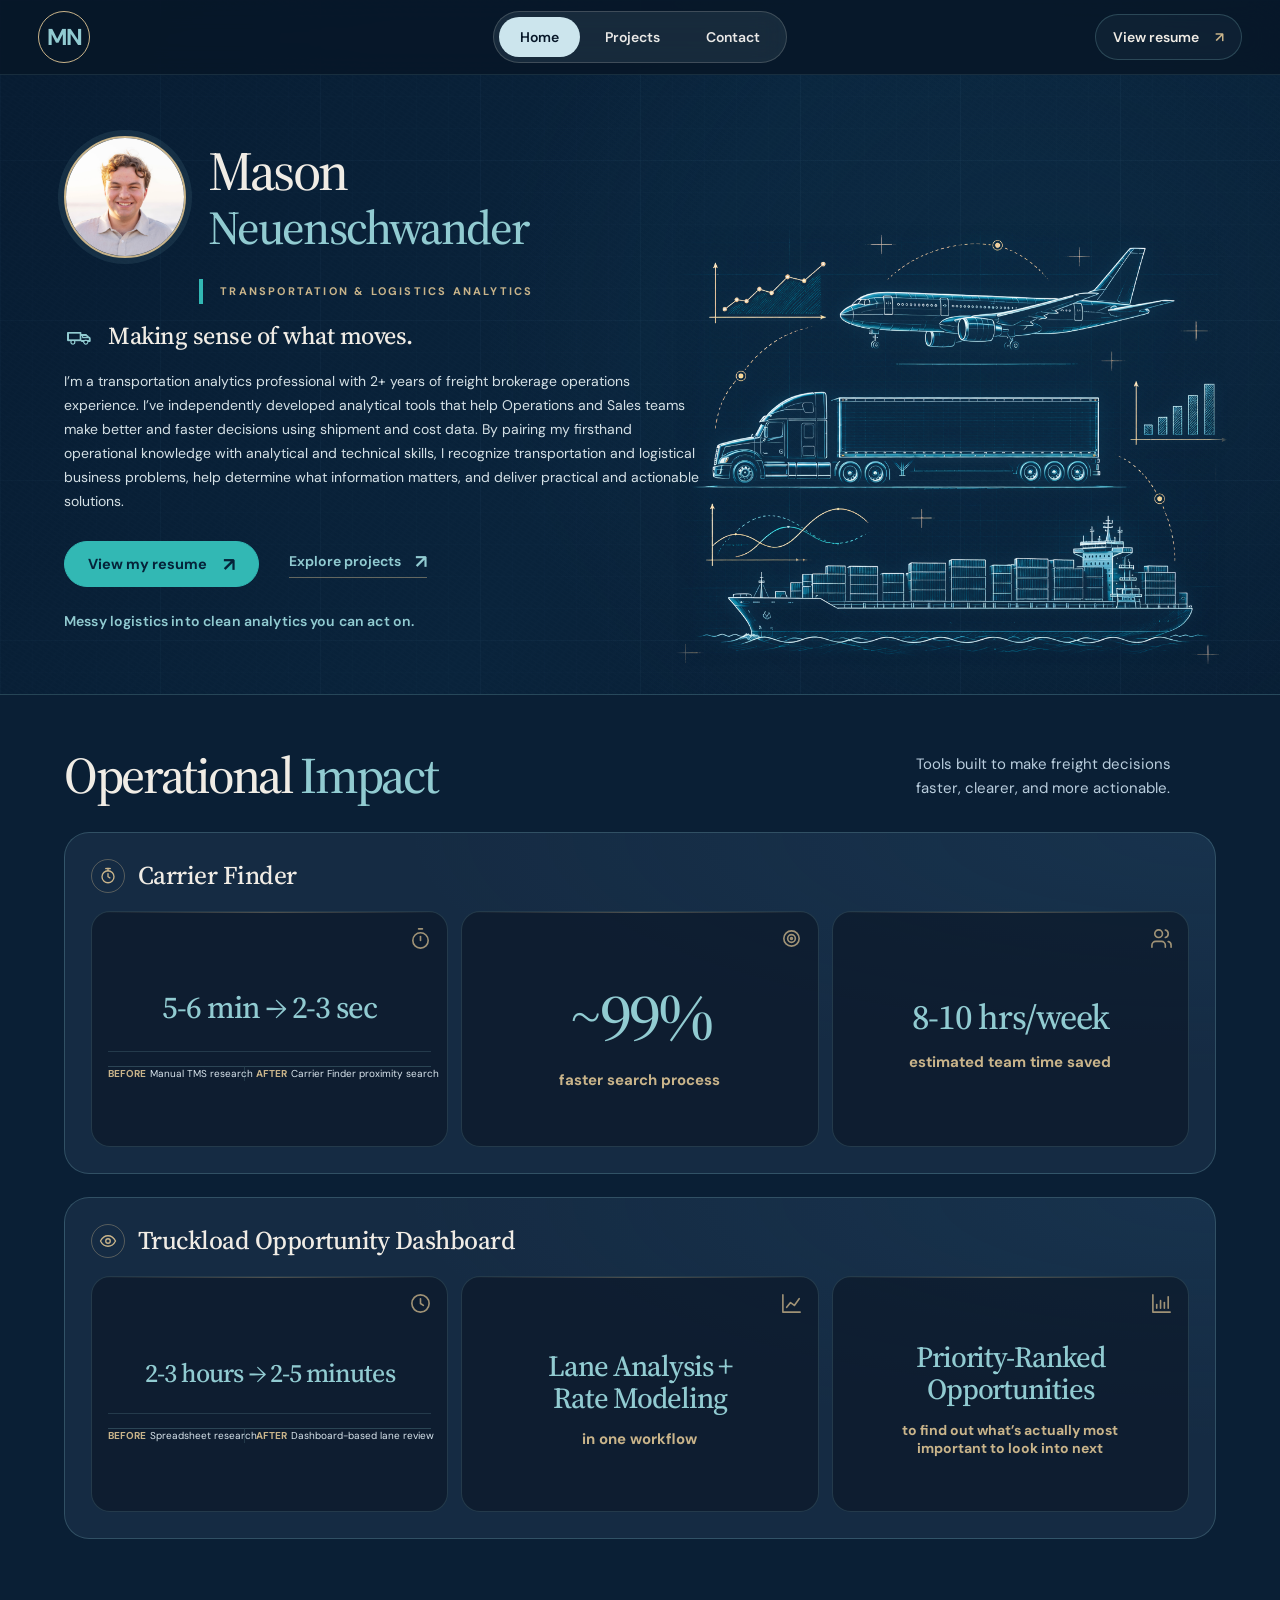
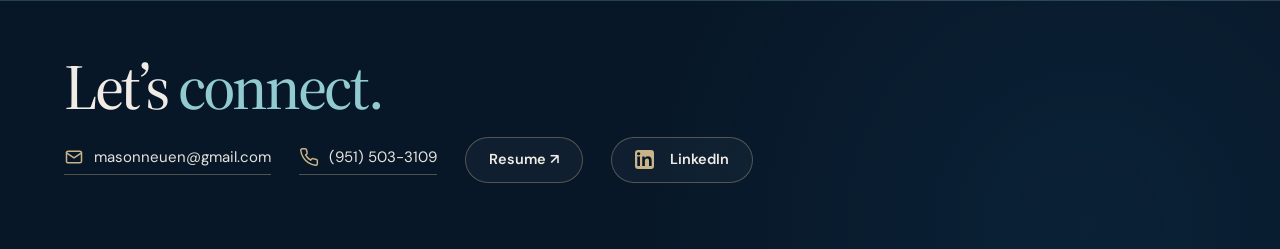
==== commit d5dfdc86: "Add files via upload" ====
--- a/index.html
+++ b/index.html
@@ -26,8 +26,9 @@
 <div aria-hidden="true" class="hero-noise"></div>
 <div class="hero-inner wrap">
 <div class="hero-content">
+
+<div class="name-with-photo"><img alt="Mason Neuenschwander" class="name-portrait" decoding="async" height="560" src="profile.png" width="560"/><h1>Mason <span>Neuenschwander</span></h1></div>
 <p class="eyebrow"><span aria-hidden="true" class="eyebrow-mark"></span> TRANSPORTATION &amp; LOGISTICS ANALYTICS</p>
-<div class="name-with-photo"><img alt="Mason Neuenschwander" class="name-portrait" decoding="async" height="560" src="profile.png" width="560"/><h1>Mason <span>Neuenschwander</span></h1></div>
 <p class="hero-tagline"><img alt="" class="tagline-icon" decoding="async" height="40" src="truck-icon-fallback.png" width="40"/><span>Making sense of what moves.</span></p>
 <p class="hero-summary">I’m a transportation analytics professional with 2+ years of freight brokerage operations experience. I’ve independently developed analytical tools that help Operations and Sales teams make better and faster decisions using shipment and cost data. By pairing my firsthand operational knowledge with analytical and technical skills, I recognize transportation and logistical business problems, help determine what information matters, and deliver practical and actionable solutions.</p>
 <div class="hero-actions">
@@ -41,14 +42,14 @@
 <div class="blueprint-stage">
 <span class="blueprint-target target-one"></span>
 <span class="blueprint-target target-two"></span>
-<img alt="" class="blueprint-truck" decoding="async" height="1024" src="freight-blueprint.png" width="1536"/>
+<img alt="" class="blueprint-truck" decoding="async" height="761" src="freight-modes-blueprint.webp" width="940"/>
 </div>
 <div class="blueprint-footer"><span>TRANSPORTATION / ANALYTICS</span><span class="blueprint-footer-rule"></span><span>DESIGN / 01</span></div>
 </div>
 </div>
 </section>
 <section class="wrap impact" id="impact">
-<div class="section-head"><div><p class="eyebrow section-eyebrow">01 / THE WORK</p><h2 class="section-title">Operational <span class="heading-accent">Impact.</span></h2></div><p class="section-note">Tools built to make freight decisions faster, clearer, and more actionable.</p></div>
+<div class="section-head"><div><h2 class="section-title">Operational <span class="heading-accent">Impact</span></h2></div><p class="section-note">Tools built to make freight decisions faster, clearer, and more actionable.</p></div>
 <div class="impact-group">
 <div class="impact-heading">
 <svg aria-hidden="true" class="lucide" viewbox="0 0 24 24"><circle cx="12" cy="13" r="8"></circle><path d="M12 9v4l2.5 1.5"></path><path d="M9 2h6"></path><path d="M12 5V2"></path></svg>
@@ -98,7 +99,7 @@
 </section>
 <section class="contact" id="contact">
 <div class="wrap contact-inner">
-<p class="eyebrow section-eyebrow">03 / GET IN TOUCH</p>
+
 <h2>Let’s <span class="heading-accent">connect.</span></h2>
 <div class="contact-links">
 <a class="contact-plain" href="mailto:masonneuen@gmail.com">
--- a/styles.css
+++ b/styles.css
@@ -1,6 +1,4 @@
-/* Mason Neuenschwander — Midnight Freight Blueprint Portfolio
-   All decorative illustration is authored directly in CSS/HTML.
-   No AI-generated artwork or image files are used. */
+/* Mason Neuenschwander — Freight Blueprint Portfolio */
 :root {
   --bg:#0a1f35; --night:#071728; --night-2:#122b45;
   --panel:#152b43; --panel-2:#1a3651; --panel-3:#254662;
@@ -580,3 +578,153 @@
   .metric-card .metric-icon{right:12px;top:11px;width:21px;height:21px}
 }
 @media(prefers-reduced-motion:reduce){.blueprint-truck{animation:none}}
+
+
+/* ========= Approved production refinements (November 2026) ========= */
+/* Fixed / sticky navigation: same pill treatment on Home, Projects and Contact */
+.top, body:has(.projectspage) .top, body:has(.not-found) .top {
+  position:fixed;top:0;left:0;right:0;width:100%;max-width:none;z-index:90;
+  padding:11px max(3%, calc((100vw - 1450px)/2));
+  display:grid;grid-template-columns:minmax(80px,1fr) auto minmax(150px,1fr);
+  background:rgba(7,23,40,.89);border-bottom:1px solid rgba(145,203,209,.13);
+  -webkit-backdrop-filter:blur(14px);backdrop-filter:blur(14px);
+}
+.brand-monogram{
+  width:52px;height:52px;border:1.5px solid #C9B48A;border-radius:50%;
+  background:transparent;color:#91CBD1;
+  font:700 23px/1 var(--sans);letter-spacing:-.055em;
+}
+/* A single, continuous drafting grid covers the full homepage hero. */
+.hero{
+  min-height:0;
+  background:radial-gradient(ellipse 52% 90% at 82% 46%,rgba(21,72,103,.24),transparent 85%),
+    linear-gradient(120deg,#071C32 4%,#09233B 50%,#071C32 100%);
+}
+.hero::before{
+  content:"";position:absolute;inset:0;pointer-events:none;
+  background-image:
+    linear-gradient(to right,rgba(71,109,145,.13) 1px,transparent 1px),
+    linear-gradient(to bottom,rgba(71,109,145,.13) 1px,transparent 1px),
+    linear-gradient(to right,rgba(71,109,145,.065) 1px,transparent 1px),
+    linear-gradient(to bottom,rgba(71,109,145,.065) 1px,transparent 1px);
+  background-size:160px 160px,160px 160px,32px 32px,32px 32px;
+  opacity:.47;mask-image:linear-gradient(90deg,rgba(0,0,0,.66),#000 62%);
+}
+.hero-inner{min-height:0;display:block;padding-top:136px;padding-bottom:62px;}
+.hero-content{max-width:min(57%,700px);position:relative;z-index:5;padding:0;}
+.hero-content>.eyebrow{margin:0 0 15px 135px;}
+.name-with-photo{margin-bottom:22px;gap:22px;}
+.name-portrait{width:122px;height:122px;flex-basis:122px;}
+.name-with-photo h1{font-size:clamp(40px,4.3vw,63px);}
+.hero-tagline{margin-bottom:17px;}
+.hero-summary{max-width:640px;}
+/* The separate transparent illustration contains ONLY the approved transport sketches;
+   nav, text, portrait and buttons remain HTML and may never be covered by it. */
+.freight-visual{position:absolute;top:139px;right:-.4%;width:48%;height:610px;
+  margin:0;opacity:1;overflow:visible;pointer-events:none;border:0;box-shadow:none;background:transparent;z-index:2;}
+.blueprint-stage{position:absolute;inset:0;overflow:visible;background:none;}
+.blueprint-stage::before{display:none;}
+.blueprint-truck{width:100%;height:100%;object-fit:contain;object-position:center;
+  filter:drop-shadow(0 0 7px rgba(71,149,187,.16));}
+.hero-signature-phrase{margin-top:24px;}
+/* Crop oversized blank sections without making cards crowded. */
+.impact{padding:52px 0 61px;}
+.section-head{margin-bottom:27px;}
+.contact{padding:51px 0 66px;min-height:0;}
+.contact-inner{min-height:0;padding-top:0;padding-bottom:0;}
+/* Matching title treatment: no ornamental period. */
+#truckload-report>h2{color:#F0ECE5;}
+/* Four center/right value-first KPI cards: more emphasis, within each card's padding. */
+.metric-card{min-height:236px;padding:42px 21px 30px;}
+.metric-card.metric-centered{justify-content:center;}
+.metric-card.metric-centered .metric-value{font-size:clamp(31px,2.75vw,46px);line-height:1.14;letter-spacing:-.036em;max-width:100%;text-wrap:balance;}
+.metric-card.metric-99 .metric-value{font-size:clamp(62px,5.2vw,86px);}
+.metric-card.metric-centered .metric-text{font-size:clamp(29px,2.28vw,37px);line-height:1.11;}
+.metric-card.metric-centered .metric-label{font-size:clamp(15px,1.13vw,17px);line-height:1.34;margin-top:15px;max-width:100%;text-wrap:balance;}
+.metric-card.priority-card .metric-label{font-size:clamp(14px,1.04vw,16px);}
+/* Before -> After layout: 80% numeric emphasis, 20% understated descriptions. */
+.metric-card.metric-time-card{justify-content:center;padding:43px 16px 29px;}
+.metric-card.metric-time-card .metric-value{font-size:clamp(28px,2.35vw,40px);line-height:1.16;
+  font-weight:500;letter-spacing:-.035em;white-space:nowrap;overflow-wrap:normal;}
+.metric-card.metric-time-card .metric-time-long{font-size:clamp(25px,2.10vw,35px);}
+.metric-card .before-after{display:grid;grid-template-columns:42% 58%;width:100%;gap:0;
+  margin-top:25px;padding-top:14px;border-top:1px solid var(--line-cool);align-items:start;}
+.metric-card .before-after>div{min-width:0;display:flex;align-items:baseline;gap:4px;
+  padding:0!important;text-align:left;white-space:nowrap;}
+.metric-card .before-after>div+div{padding-left:11px!important;border-left:1px solid var(--line-cool);}
+.metric-card .before-after strong{display:inline;font:700 clamp(10px,.75vw,11px)/1.45 var(--sans);
+  color:var(--gold);text-transform:uppercase;letter-spacing:0;margin:0;}
+.metric-card .before-after span{display:inline;font:400 clamp(10.2px,.78vw,11.5px)/1.45 var(--sans);color:#dae6ee;}
+/* Flat, full-width answers in the three expandable report questions. */
+.case-study{margin-top:26px;}
+.step-answer p,.detail-answer p,.detail-answer li{max-width:none;width:100%;}
+.projectspage{padding-top:125px;}
+.projects-page-title{margin-bottom:32px;}
+/* No decorative warehouse/forklift icon on Projects. */
+@media(max-width:1340px){
+  .hero-content{max-width:58%;}
+  .freight-visual{width:48%;right:-1%;}
+  .metric-card.metric-time-card .metric-value{font-size:clamp(26px,2.45vw,34px)}
+  .metric-card.metric-time-card .metric-time-long{font-size:clamp(23px,2.04vw,30px)}
+  .metric-card .before-after span{font-size:10px}
+}
+@media(max-width:1100px){
+  .hero-content{max-width:60%;}
+  .freight-visual{width:44%;right:-1%;top:178px;height:540px;opacity:.80;}
+  .hero-content>.eyebrow{margin-left:120px;}
+  .metric-card .before-after{margin-top:20px;}
+  .metric-card .before-after>div{white-space:normal;flex-wrap:wrap;}
+}
+@media(max-width:990px){
+  .top,body:has(.projectspage) .top{padding:12px 3%;grid-template-columns:58px 1fr auto;}
+  .brand-monogram{width:47px;height:47px;font-size:20px;}
+  .hero-inner{padding-top:133px;padding-bottom:40px;}
+  .hero-content{max-width:100%;}
+  .name-with-photo{margin-bottom:15px;}
+  .hero-content>.eyebrow{margin:0 0 17px clamp(0px,9vw,110px);}
+  .freight-visual{position:relative;inset:auto;width:100%;max-width:820px;
+    height:auto;aspect-ratio:940/761;margin:12px auto 0;opacity:1;}
+  .metric-card.metric-centered .metric-value{font-size:clamp(33px,4.6vw,49px);}
+  .metric-card.metric-99 .metric-value{font-size:clamp(62px,7vw,83px);}
+  .metric-card.metric-centered .metric-text{font-size:clamp(29px,3.5vw,39px);}
+  .metric-card.metric-centered .metric-label{font-size:16px;}
+  .metric-card.metric-time-card .metric-value{font-size:clamp(27px,3.6vw,37px);}
+  .metric-card.metric-time-card .metric-time-long{font-size:clamp(24px,3.1vw,32px);}
+  .metric-card .before-after span{font-size:11px;}
+  .projectspage{padding-top:120px;}
+}
+@media(max-width:700px){
+  .top,body:has(.projectspage) .top{padding:10px 14px;grid-template-columns:44px 1fr;gap:5px 10px;}
+  .brand-monogram{width:42px;height:42px;font-size:18px;}
+  .site-nav{justify-self:end;padding:3px;}
+  .site-nav a{font-size:12px;padding:7px 10px;}
+  .header-resume{grid-row:2;grid-column:2;justify-self:end;font-size:12px;min-height:30px;padding:6px 12px;}
+  .hero-inner{padding-top:137px;padding-bottom:22px;}
+  .name-portrait{width:77px;height:77px;flex-basis:77px;}
+  .hero-content>.eyebrow{margin:0 0 15px 0;max-width:100%;}
+  .freight-visual{margin-top:10px;width:100%;height:auto;aspect-ratio:940/761;}
+  .impact{padding:38px 0 43px;}
+  .contact{padding:36px 0 52px;}
+  .metric-card{min-height:182px;padding:45px 18px 25px;}
+  .metric-card.metric-centered .metric-value{font-size:clamp(30px,8.5vw,44px);}
+  .metric-card.metric-99 .metric-value{font-size:clamp(55px,14vw,75px);}
+  .metric-card.metric-centered .metric-text{font-size:clamp(26px,7vw,37px);}
+  .metric-card.metric-centered .metric-label{font-size:15px;}
+  .metric-card.metric-time-card .metric-value{font-size:clamp(25px,7vw,34px);}
+  .metric-card.metric-time-card .metric-time-long{font-size:clamp(22px,5.8vw,29px);}
+  .metric-card .before-after{grid-template-columns:42% 58%;margin-top:17px;padding-top:12px;}
+  .metric-card .before-after>div,.metric-card .before-after>div+div{white-space:normal;flex-wrap:wrap;}
+  .metric-card .before-after span{font-size:clamp(10px,2.5vw,12px);}
+  .projectspage{padding-top:125px;}
+  .projects-page-title{margin-bottom:23px;}
+}
+@media(max-width:420px){
+  .site-nav a{font-size:11px;padding:7px 9px;}
+  .hero-content>.eyebrow{font-size:9px;letter-spacing:.06em;}
+  .metric-card.metric-time-card .metric-value{font-size:clamp(23px,6.5vw,29px);}
+  .metric-card.metric-time-card .metric-time-long{font-size:clamp(21px,5.5vw,27px);}
+  .metric-card .before-after>div{display:block;}
+  .metric-card .before-after strong,.metric-card .before-after span{display:block;}
+  .metric-card .before-after span{font-size:11px;line-height:1.4;}
+}
+@media(prefers-reduced-motion:reduce){.blueprint-truck{animation:none!important}}
